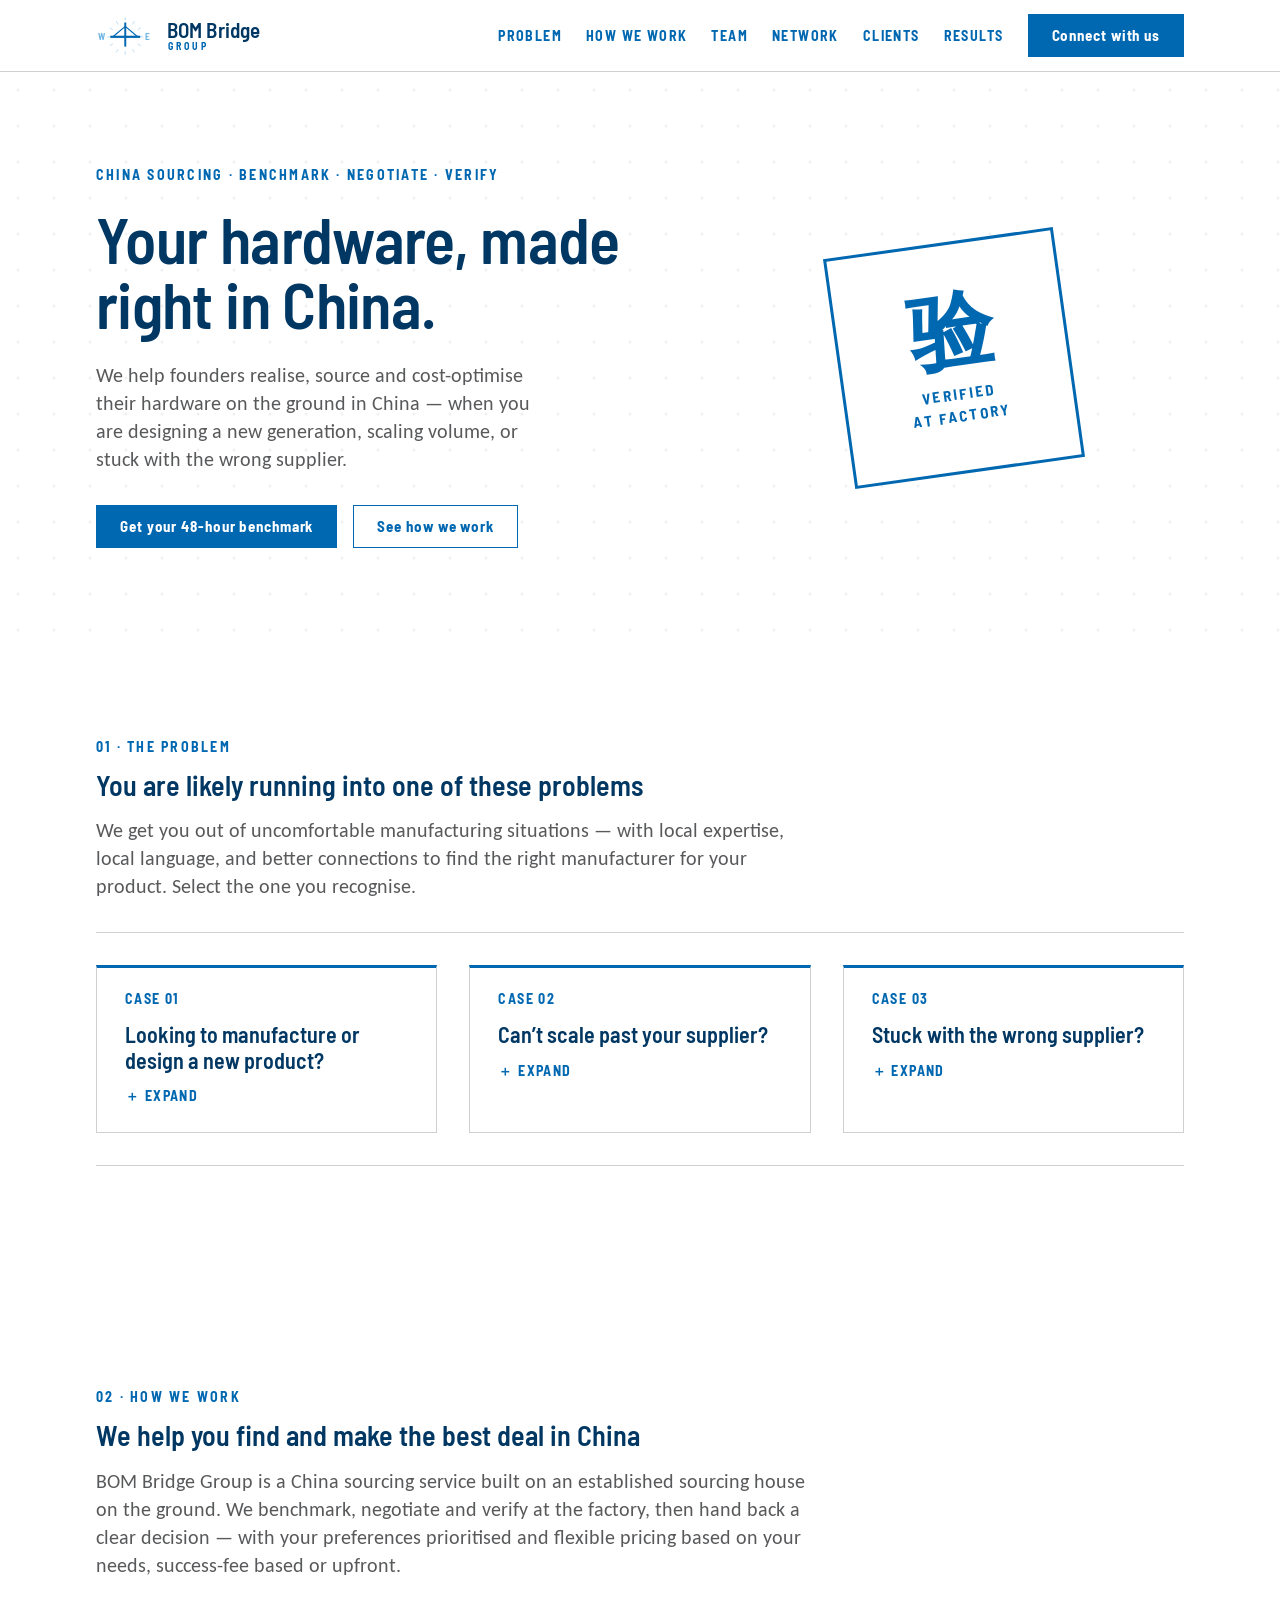
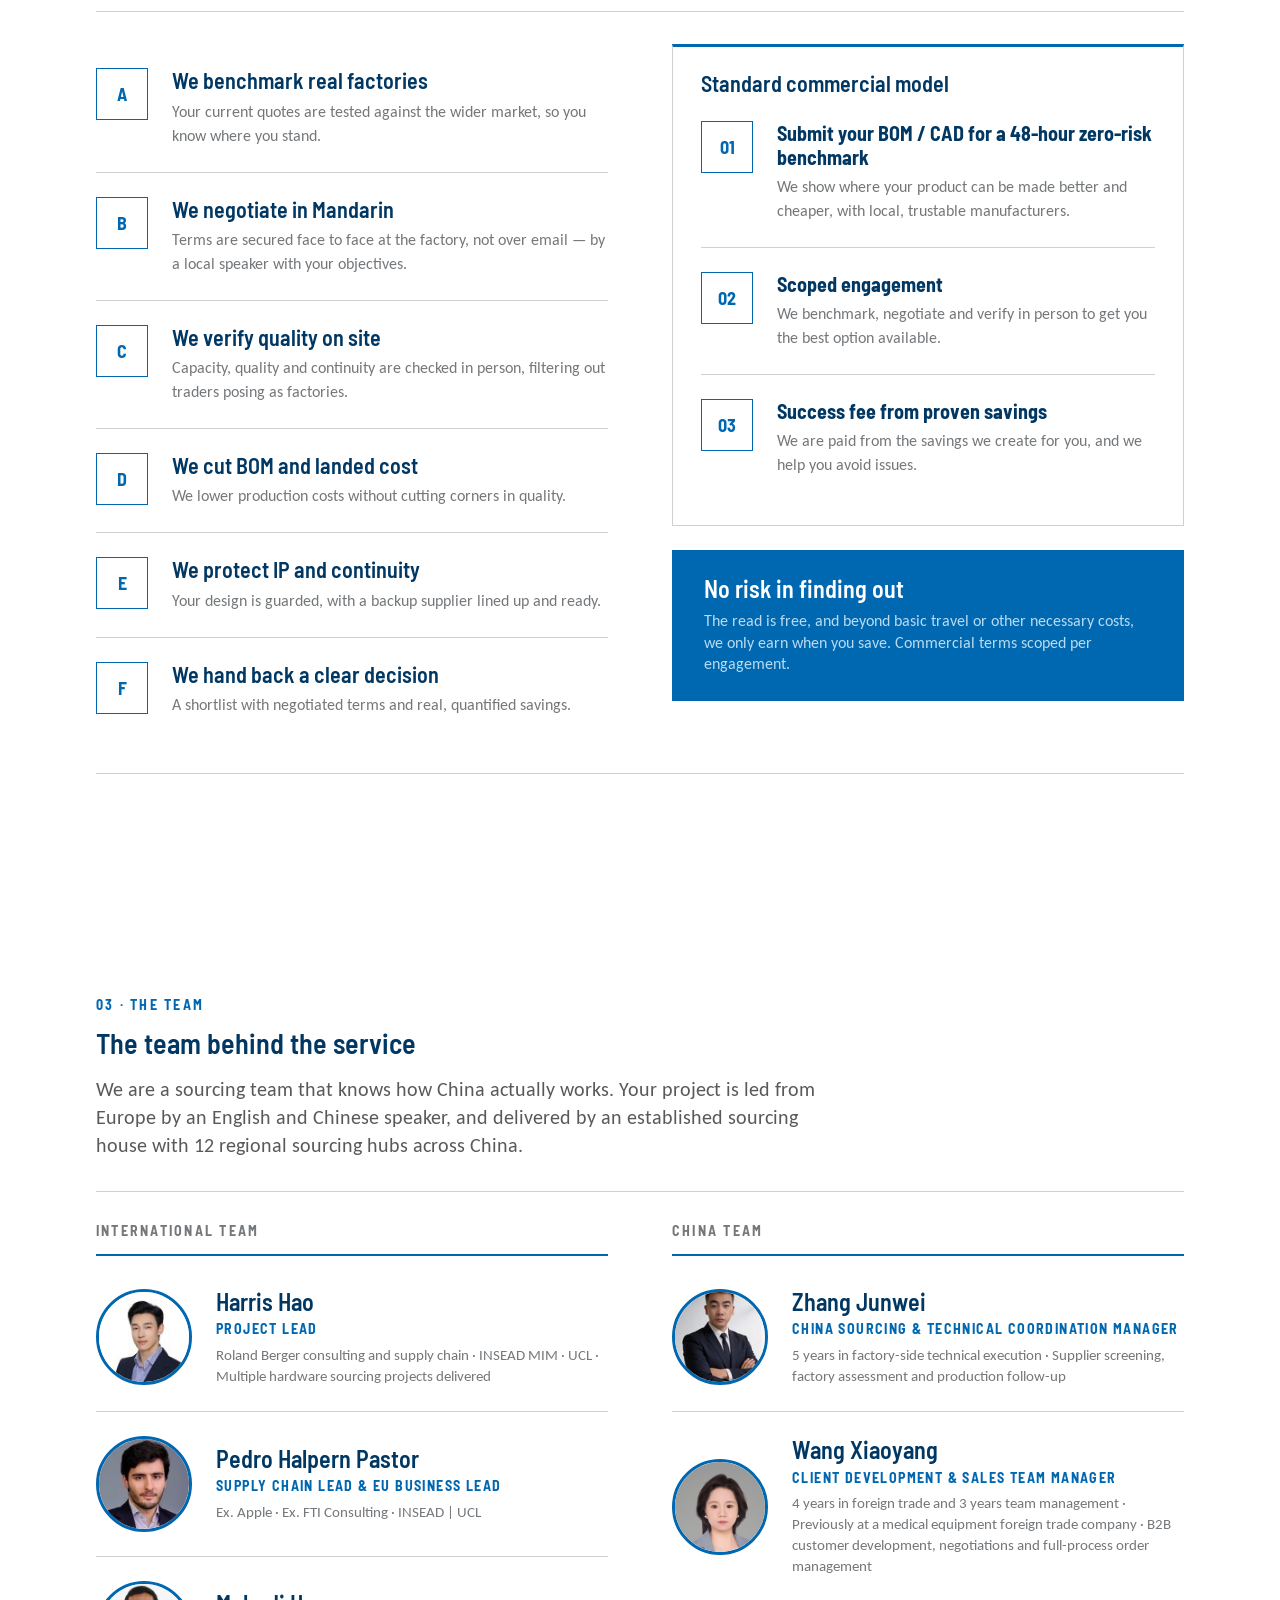
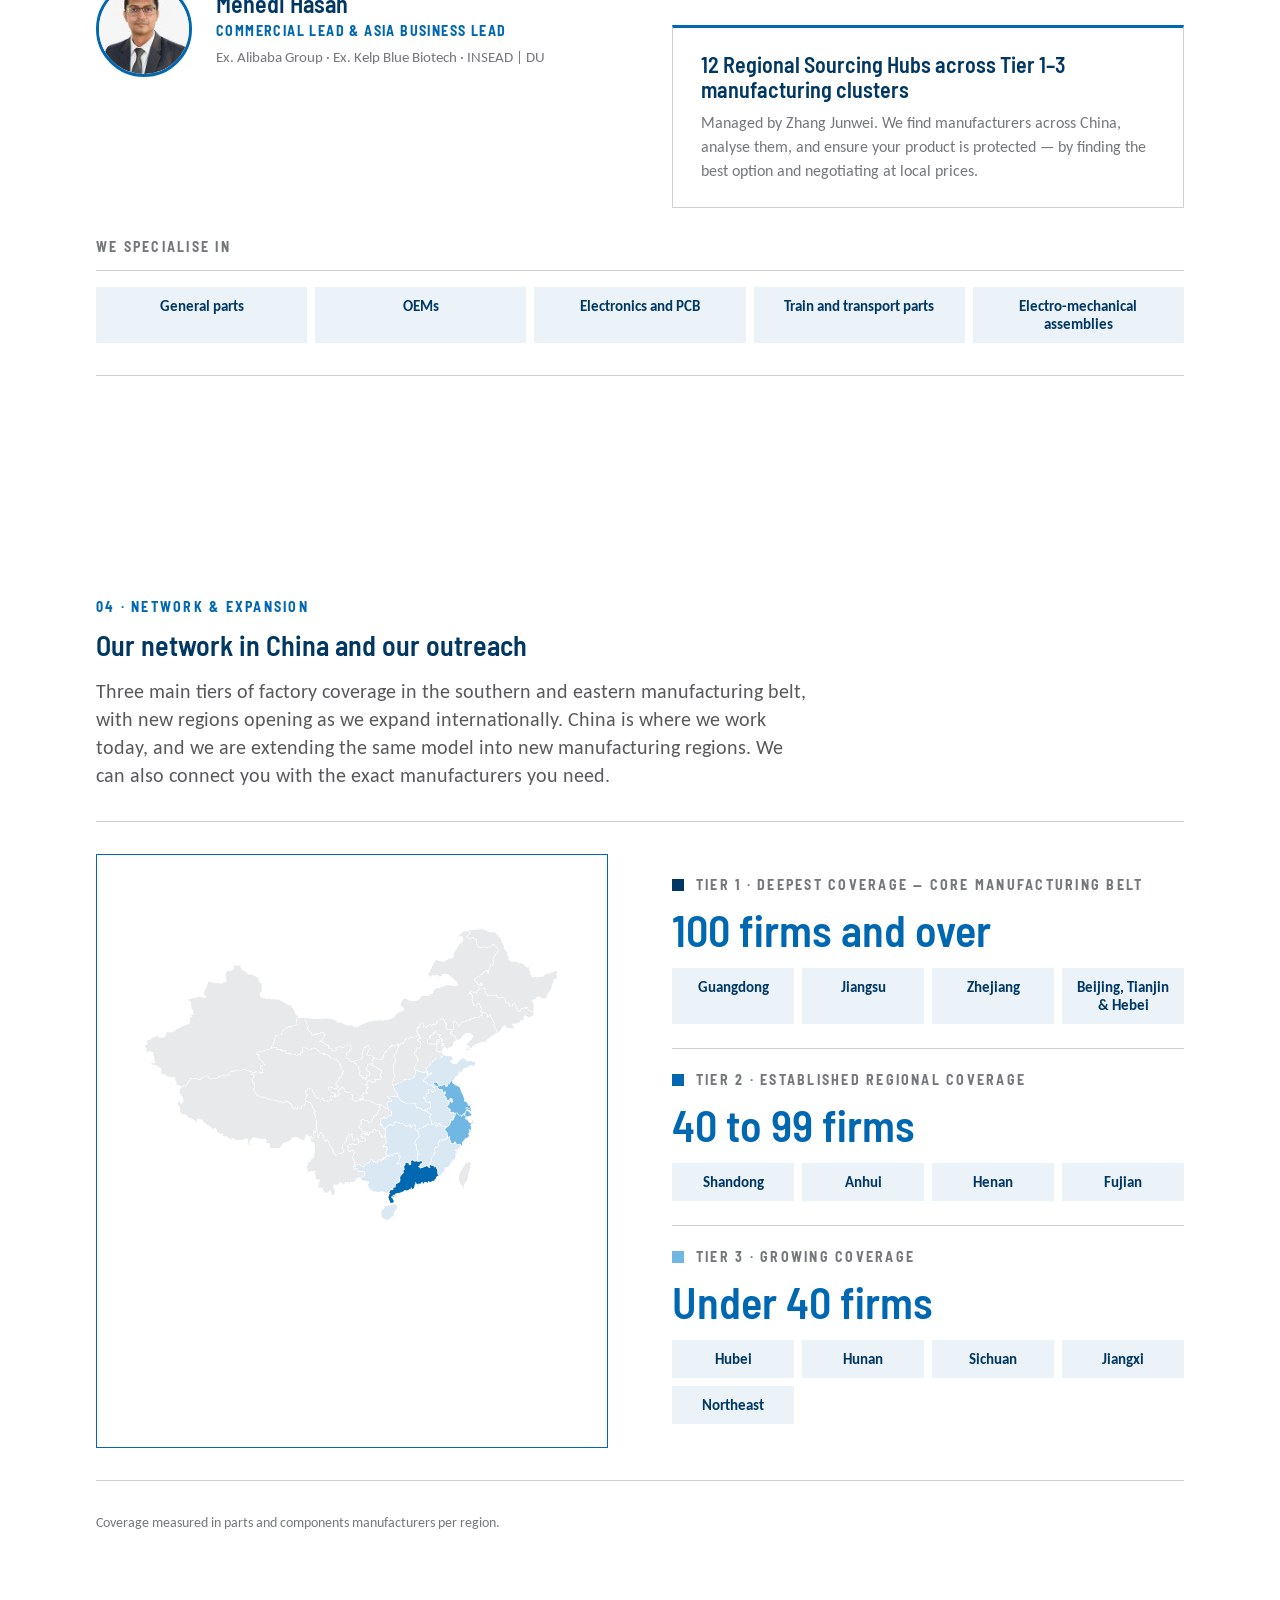
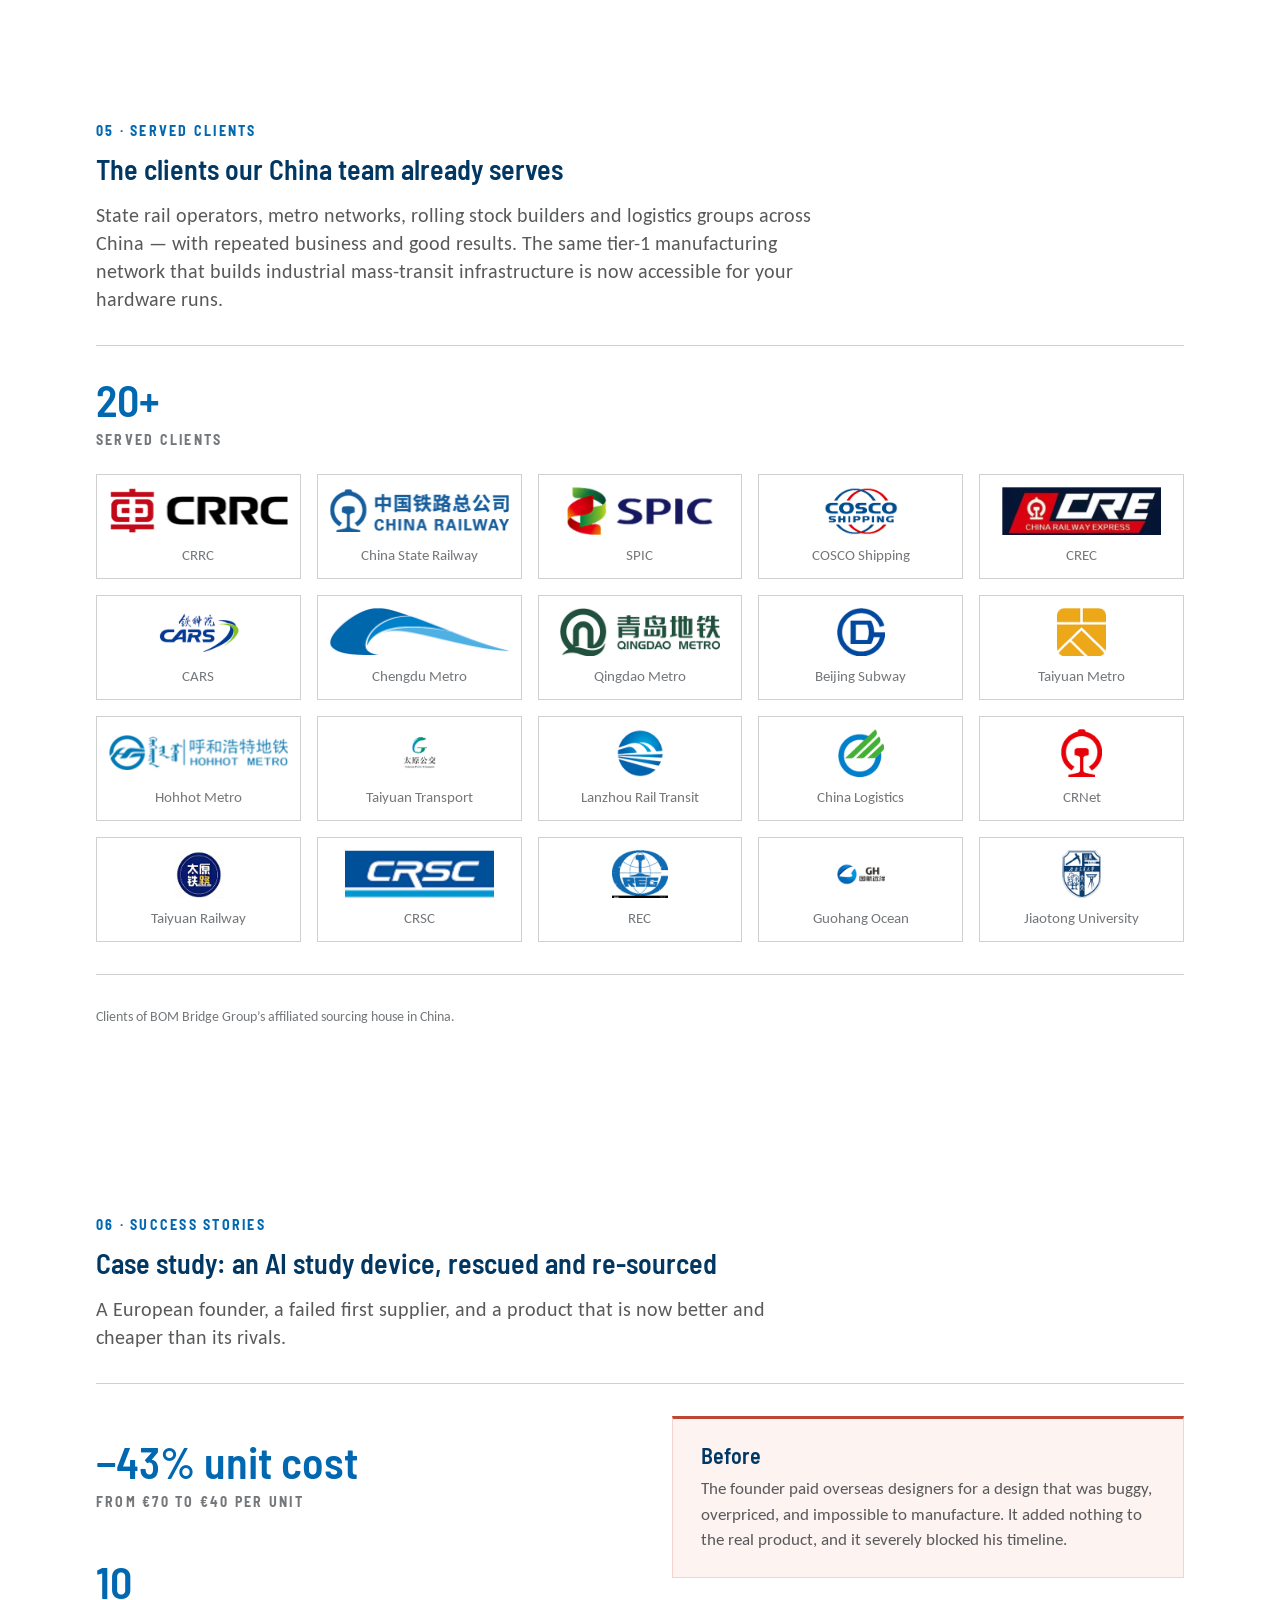
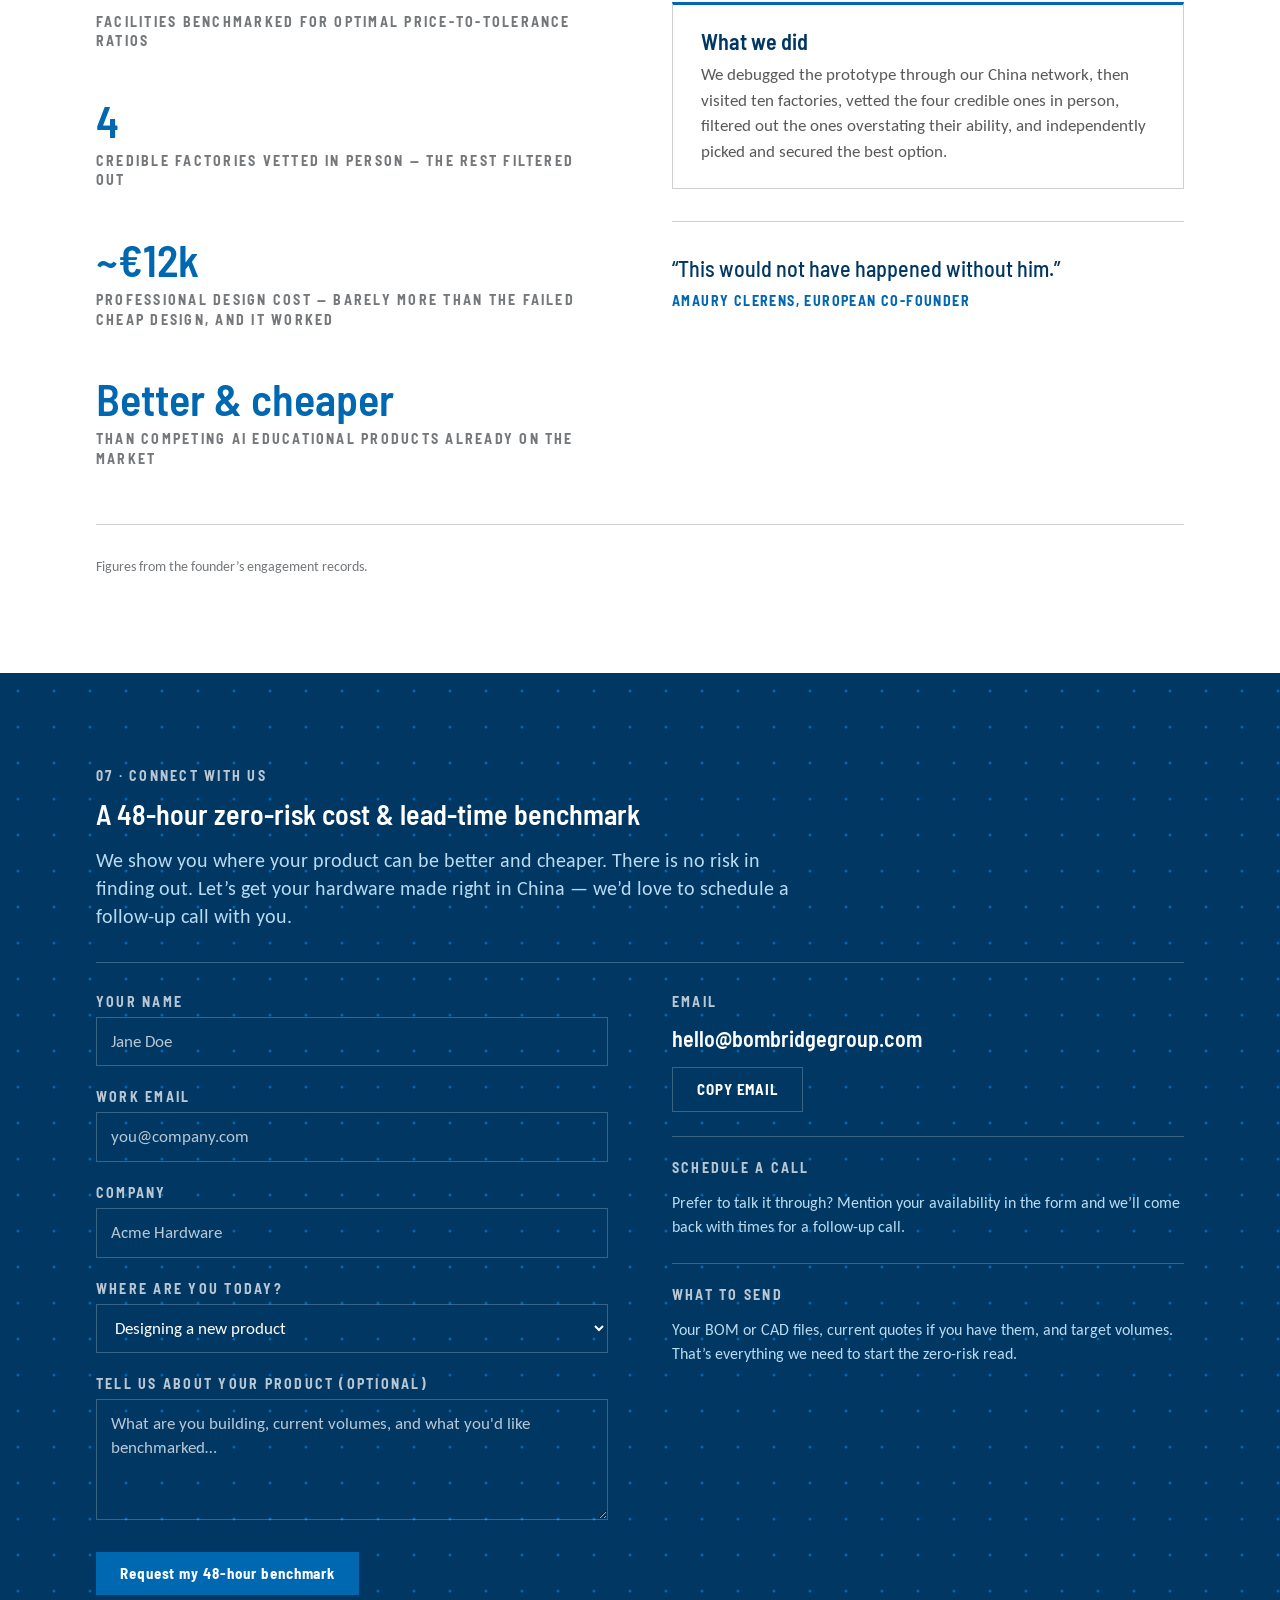
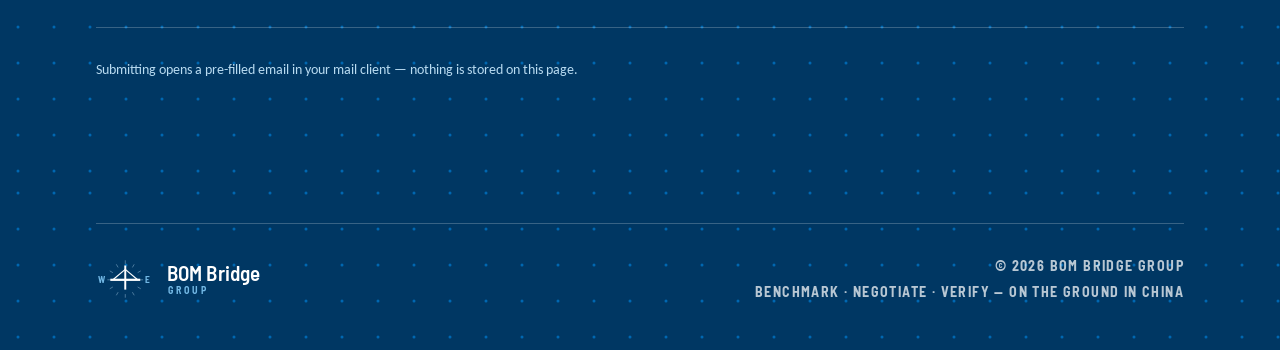
==== index.html @ f6529a52 "Add Wang Xiaoyang to the China team Co-Authored-By: Claude Fable 5 <noreply@anthropic.com>" ====
<!doctype html>
<html lang="en">
<head>
<meta charset="utf-8">
<meta name="viewport" content="width=device-width, initial-scale=1">
<title>BOM Bridge Group — Your hardware, made right in China</title>
<meta name="description" content="BOM Bridge Group helps hardware founders benchmark, negotiate and verify manufacturing in China — a 48-hour zero-risk cost and lead-time benchmark, success-fee pricing, on-the-ground factory verification.">
<meta name="theme-color" content="#003763">
<link rel="canonical" href="https://bombridgegroup.com/">
<link rel="icon" href="assets/logo/favicon.svg" type="image/svg+xml">

<meta property="og:type" content="website">
<meta property="og:site_name" content="BOM Bridge Group">
<meta property="og:title" content="BOM Bridge Group — Your hardware, made right in China">
<meta property="og:description" content="We benchmark real factories, negotiate in Mandarin, and verify quality on site. Submit your BOM for a 48-hour zero-risk benchmark.">
<meta property="og:url" content="https://bombridgegroup.com/">
<meta property="og:image" content="https://bombridgegroup.com/assets/og/og-image.png">
<meta property="og:image:width" content="1200">
<meta property="og:image:height" content="630">
<meta name="twitter:card" content="summary_large_image">

<script type="application/ld+json">
{"@context":"https://schema.org","@type":"Organization","name":"BOM Bridge Group","url":"https://bombridgegroup.com/","description":"China hardware sourcing: benchmark, negotiate and verify at the factory.","email":"hello@bombridgegroup.com","logo":"https://bombridgegroup.com/assets/logo/compass-blue.png","areaServed":"CN","contactPoint":{"@type":"ContactPoint","email":"hello@bombridgegroup.com","contactType":"sales"}}
</script>

<link rel="preconnect" href="https://fonts.googleapis.com">
<link rel="preconnect" href="https://fonts.gstatic.com" crossorigin>
<link href="https://fonts.googleapis.com/css2?family=Barlow+Semi+Condensed:wght@400;500;600;700&family=Carlito:ital,wght@0,400;0,700;1,400&display=swap" rel="stylesheet">
<link rel="stylesheet" href="css/tokens.css">
<link rel="stylesheet" href="css/main.css">
</head>
<body>

<a class="skip" href="#top">Skip to content</a>

<header class="topbar">
  <div class="topbar-inner">
    <a class="brand" href="#top" aria-label="BOM Bridge Group, back to top">
      <svg viewBox="-13 -4 90 61.5" xmlns="http://www.w3.org/2000/svg" role="img" aria-label="BOM Bridge Group compass mark">
        <path d="M54 28 H59.5 M10 28 H4.5 M32 3.5 V-2 M32 50 V55.5" stroke="#B8DBF1" stroke-width="1.4" fill="none"/>
        <path d="M51.05 17 L55.82 14.25 M43 8.95 L45.75 4.18 M21 8.95 L18.25 4.18 M12.95 17 L8.18 14.25 M51.05 39 L55.82 41.75 M43 47.05 L45.75 51.82 M21 47.05 L18.25 51.82 M12.95 39 L8.18 41.75" stroke="#B8DBF1" stroke-width="1.4" fill="none"/>
        <text x="-9.5" y="33" font-family="Bahnschrift,'Barlow Semi Condensed',sans-serif" font-size="14.3" font-weight="700" fill="#71B7E4">W</text>
        <text x="62" y="33" font-family="Bahnschrift,'Barlow Semi Condensed',sans-serif" font-size="14.3" font-weight="700" fill="#71B7E4">E</text>
        <path d="M9 28 H55" stroke="#0067B1" stroke-width="3.4" fill="none"/>
        <path d="M32 6 V43.1" stroke="#0067B1" stroke-width="3"/>
        <path d="M32 12 L13 28" stroke="#0067B1" stroke-width="1.8" fill="none"/>
        <path d="M32 12 L51 28" stroke="#0067B1" stroke-width="1.8" fill="none"/>
      </svg>
      <span class="brand-text">
        <span class="brand-name">BOM Bridge</span>
        <span class="brand-sub">Group</span>
      </span>
    </a>
    <button class="btn btn--secondary nav-toggle" aria-expanded="false" aria-controls="site-nav">Menu</button>
    <nav class="nav" id="site-nav" aria-label="Main">
      <a href="#problem">Problem</a>
      <a href="#how">How we work</a>
      <a href="#team">Team</a>
      <a href="#network">Network</a>
      <a href="#clients">Clients</a>
      <a href="#case">Results</a>
      <a class="btn" href="#connect">Connect with us</a>
    </nav>
  </div>
</header>

<main id="top">

<!-- HERO -->
<section class="hero section--light">
  <div class="wrap">
    <div class="hero-grid">
      <div class="hero-copy">
        <p class="hero-tagline">China sourcing · Benchmark · Negotiate · Verify</p>
        <h1 class="hero-title">Your hardware, made right in China.</h1>
        <p class="lead">We help founders realise, source and cost-optimise their hardware on the ground in China — when you are designing a new generation, scaling volume, or stuck with the wrong supplier.</p>
        <div class="hero-ctas">
          <a class="btn" href="#connect">Get your 48-hour benchmark</a>
          <a class="btn btn--secondary" href="#how">See how we work</a>
        </div>
      </div>
      <div class="hero-visual">
        <div class="stamp" aria-hidden="true">
          <span class="stamp-hanzi">验</span>
          <span class="stamp-caps">Verified<br>at factory</span>
        </div>
      </div>
    </div>
  </div>
</section>

<!-- 01 THE PROBLEM -->
<section id="problem" class="section">
  <div class="wrap">
    <p class="eyebrow">01 · The Problem</p>
    <h2>You are likely running into one of these problems</h2>
    <p class="section-sub">We get you out of uncomfortable manufacturing situations — with local expertise, local language, and better connections to find the right manufacturer for your product. Select the one you recognise.</p>
    <hr class="rule">
    <div class="grid-3">
      <div class="card prob-card">
        <p class="case-label">Case 01</p>
        <h3>Looking to manufacture or design a new product?</h3>
        <button class="prob-toggle" aria-expanded="false" aria-controls="prob-1">＋ EXPAND</button>
        <div class="prob-body" id="prob-1" hidden>
          <ul class="bullets bullets--red">
            <li>The tooling and suppliers you choose at this moment lock in your cost and quality for years.</li>
            <li>Design work bought blind from overseas can come back buggy, over-priced and impossible to mass-produce.</li>
            <li>Founders almost never have China capability of their own, and rarely consider it.</li>
          </ul>
          <hr class="rule">
          <blockquote class="quote">“Initial supplier lock-in cost us 35% in margin over two production cycles.”
            <span class="quote-attr">Hardware founder</span>
          </blockquote>
        </div>
      </div>
      <div class="card prob-card">
        <p class="case-label">Case 02</p>
        <h3>Can’t scale past your supplier?</h3>
        <button class="prob-toggle" aria-expanded="false" aria-controls="prob-2">＋ EXPAND</button>
        <div class="prob-body" id="prob-2" hidden>
          <ul class="bullets bullets--red">
            <li>The factory you are currently using often cannot carry you to real volume.</li>
            <li>Suppliers overstate capacity and quality — some are traders posing as factories.</li>
            <li>Switching at volume without a vetted backup puts your continuity at risk, and your IP, designs and tooling sit in your supplier’s hands.</li>
          </ul>
          <hr class="rule">
          <blockquote class="quote">“We chose the wrong supplier at the start, and now we cannot expand properly.”
            <span class="quote-attr">Hardware founder</span>
          </blockquote>
        </div>
      </div>
      <div class="card prob-card">
        <p class="case-label">Case 03</p>
        <h3>Stuck with the wrong supplier?</h3>
        <button class="prob-toggle" aria-expanded="false" aria-controls="prob-3">＋ EXPAND</button>
        <div class="prob-body" id="prob-3" hidden>
          <ul class="bullets bullets--red">
            <li>Are you overpaying, chasing quality, or stuck with an inadequate contract — or a trader posing as a factory?</li>
            <li>You suspect you are being scammed, but cannot prove it from Europe.</li>
            <li>Chasing quality from a distance is unreliable, takes weeks, requires flights and local connections.</li>
          </ul>
          <hr class="rule">
          <blockquote class="quote">“We got scammed when we were looking for Chinese manufacturers and ended up in the wrong contract.”
            <span class="quote-attr">Hardware founder</span>
          </blockquote>
        </div>
      </div>
    </div>
    <hr class="rule">
  </div>
</section>

<!-- 02 HOW WE WORK -->
<section id="how" class="section">
  <div class="wrap">
    <p class="eyebrow">02 · How We Work</p>
    <h2>We help you find and make the best deal in China</h2>
    <p class="section-sub">BOM Bridge Group is a China sourcing service built on an established sourcing house on the ground. We benchmark, negotiate and verify at the factory, then hand back a clear decision — with your preferences prioritised and flexible pricing based on your needs, success-fee based or upfront.</p>
    <hr class="rule">
    <div class="grid-2">
      <div class="steps" aria-label="Our six-step method">
        <div class="step"><div class="step-key">A</div><div><h3>We benchmark real factories</h3><p>Your current quotes are tested against the wider market, so you know where you stand.</p></div></div>
        <div class="step"><div class="step-key">B</div><div><h3>We negotiate in Mandarin</h3><p>Terms are secured face to face at the factory, not over email — by a local speaker with your objectives.</p></div></div>
        <div class="step"><div class="step-key">C</div><div><h3>We verify quality on site</h3><p>Capacity, quality and continuity are checked in person, filtering out traders posing as factories.</p></div></div>
        <div class="step"><div class="step-key">D</div><div><h3>We cut BOM and landed cost</h3><p>We lower production costs without cutting corners in quality.</p></div></div>
        <div class="step"><div class="step-key">E</div><div><h3>We protect IP and continuity</h3><p>Your design is guarded, with a backup supplier lined up and ready.</p></div></div>
        <div class="step"><div class="step-key">F</div><div><h3>We hand back a clear decision</h3><p>A shortlist with negotiated terms and real, quantified savings.</p></div></div>
      </div>
      <div>
        <div class="card">
          <h3>Standard commercial model</h3>
          <div class="model-steps">
            <div class="model-step"><div class="step-key">01</div><div><h4>Submit your BOM / CAD for a 48-hour zero-risk benchmark</h4><p>We show where your product can be made better and cheaper, with local, trustable manufacturers.</p></div></div>
            <div class="model-step"><div class="step-key">02</div><div><h4>Scoped engagement</h4><p>We benchmark, negotiate and verify in person to get you the best option available.</p></div></div>
            <div class="model-step"><div class="step-key">03</div><div><h4>Success fee from proven savings</h4><p>We are paid from the savings we create for you, and we help you avoid issues.</p></div></div>
          </div>
        </div>
        <div class="callout" style="margin-top:24px">
          <h3>No risk in finding out</h3>
          <p>The read is free, and beyond basic travel or other necessary costs, we only earn when you save. Commercial terms scoped per engagement.</p>
        </div>
      </div>
    </div>
    <hr class="rule">
  </div>
</section>

<!-- 03 THE TEAM -->
<section id="team" class="section">
  <div class="wrap">
    <p class="eyebrow">03 · The Team</p>
    <h2>The team behind the service</h2>
    <p class="section-sub">We are a sourcing team that knows how China actually works. Your project is led from Europe by an English and Chinese speaker, and delivered by an established sourcing house with 12 regional sourcing hubs across China.</p>
    <hr class="rule">
    <div class="grid-2">
      <div>
        <p class="colhead">International team</p>
        <div class="person">
          <div class="portrait"><img src="assets/people/harris-hao.jpg" alt="Portrait of Harris Hao" width="100" height="100" loading="lazy"></div>
          <div>
            <h3>Harris Hao</h3>
            <p class="role">Project Lead</p>
            <p class="cv">Roland Berger consulting and supply chain · INSEAD MIM · UCL · Multiple hardware sourcing projects delivered</p>
          </div>
        </div>
        <div class="person">
          <div class="portrait"><img src="assets/people/pedro-halpern-pastor.jpg" alt="Portrait of Pedro Halpern Pastor" width="100" height="100" loading="lazy"></div>
          <div>
            <h3>Pedro Halpern Pastor</h3>
            <p class="role">Supply Chain Lead &amp; EU Business Lead</p>
            <p class="cv">Ex. Apple · Ex. FTI Consulting · INSEAD | UCL</p>
          </div>
        </div>
        <div class="person">
          <div class="portrait"><img src="assets/people/mehedi-hasan.jpg" alt="Portrait of Mehedi Hasan" width="100" height="100" loading="lazy"></div>
          <div>
            <h3>Mehedi Hasan</h3>
            <p class="role">Commercial Lead &amp; Asia Business Lead</p>
            <p class="cv">Ex. Alibaba Group · Ex. Kelp Blue Biotech · INSEAD | DU</p>
          </div>
        </div>
      </div>
      <div>
        <p class="colhead">China team</p>
        <div class="person">
          <div class="portrait"><img src="assets/people/zhang-junwei.jpg" alt="Portrait of Zhang Junwei" width="112" height="112" loading="lazy"></div>
          <div>
            <h3>Zhang Junwei</h3>
            <p class="role">China Sourcing &amp; Technical Coordination Manager</p>
            <p class="cv">5 years in factory-side technical execution · Supplier screening, factory assessment and production follow-up</p>
          </div>
        </div>
        <div class="person">
          <div class="portrait"><img src="assets/people/wang-xiaoyang.jpg" alt="Portrait of Wang Xiaoyang" width="400" height="400" loading="lazy"></div>
          <div>
            <h3>Wang Xiaoyang</h3>
            <p class="role">Client Development &amp; Sales Team Manager</p>
            <p class="cv">4 years in foreign trade and 3 years team management · Previously at a medical equipment foreign trade company · B2B customer development, negotiations and full-process order management</p>
          </div>
        </div>
        <div class="card" style="margin-top:24px">
          <h3>12 Regional Sourcing Hubs across Tier 1–3 manufacturing clusters</h3>
          <p style="margin-top:8px;color:var(--ink-soft);font-size:16px">Managed by Zhang Junwei. We find manufacturers across China, analyse them, and ensure your product is protected — by finding the best option and negotiating at local prices.</p>
        </div>
      </div>
    </div>
    <p class="speclabel">We specialise in</p>
    <div class="chip-row chip-row--5">
      <span class="chip">General parts</span>
      <span class="chip">OEMs</span>
      <span class="chip">Electronics and PCB</span>
      <span class="chip">Train and transport parts</span>
      <span class="chip">Electro-mechanical assemblies</span>
    </div>
    <hr class="rule">
  </div>
</section>

<!-- 04 NETWORK REGIONS -->
<section id="network" class="section">
  <div class="wrap">
    <p class="eyebrow">04 · Network &amp; Expansion</p>
    <h2>Our network in China and our outreach</h2>
    <p class="section-sub">Three main tiers of factory coverage in the southern and eastern manufacturing belt, with new regions opening as we expand internationally. China is where we work today, and we are extending the same model into new manufacturing regions. We can also connect you with the exact manufacturers you need.</p>
    <hr class="rule">
    <div class="grid-2">
      <figure class="map-frame">
        <img src="assets/imagery/map-china-tiers.png" alt="Map of China with network coverage provinces shaded in blue, deepest in Guangdong and the Yangtze delta" width="1600" height="1355" loading="lazy">
      </figure>
      <div>
        <div class="tier">
          <div class="tier-head"><span class="tier-swatch" style="background:#003763"></span><span class="tier-label">Tier 1 · Deepest coverage — core manufacturing belt</span></div>
          <p class="figure">100 firms and over</p>
          <div class="chip-row">
            <span class="chip">Guangdong</span><span class="chip">Jiangsu</span><span class="chip">Zhejiang</span><span class="chip">Beijing, Tianjin &amp; Hebei</span>
          </div>
        </div>
        <div class="tier">
          <div class="tier-head"><span class="tier-swatch" style="background:#0067B1"></span><span class="tier-label">Tier 2 · Established regional coverage</span></div>
          <p class="figure">40 to 99 firms</p>
          <div class="chip-row">
            <span class="chip">Shandong</span><span class="chip">Anhui</span><span class="chip">Henan</span><span class="chip">Fujian</span>
          </div>
        </div>
        <div class="tier">
          <div class="tier-head"><span class="tier-swatch" style="background:#71B7E4"></span><span class="tier-label">Tier 3 · Growing coverage</span></div>
          <p class="figure">Under 40 firms</p>
          <div class="chip-row">
            <span class="chip">Hubei</span><span class="chip">Hunan</span><span class="chip">Sichuan</span><span class="chip">Jiangxi</span><span class="chip">Northeast</span>
          </div>
        </div>
      </div>
    </div>
    <hr class="rule">
    <p class="footnote">Coverage measured in parts and components manufacturers per region.</p>
  </div>
</section>

<!-- 05 SERVED CLIENTS -->
<section id="clients" class="section">
  <div class="wrap">
    <p class="eyebrow">05 · Served Clients</p>
    <h2>The clients our China team already serves</h2>
    <p class="section-sub">State rail operators, metro networks, rolling stock builders and logistics groups across China — with repeated business and good results. The same tier-1 manufacturing network that builds industrial mass-transit infrastructure is now accessible for your hardware runs.</p>
    <hr class="rule">
    <div class="stat" style="padding-top:0">
      <p class="figure">20+<span class="figure-label" style="display:block">Served clients</span></p>
    </div>
    <div class="clients-grid">
      <figure class="logo-tile"><img src="assets/clients/crrc.png" alt="CRRC logo" loading="lazy"><figcaption>CRRC</figcaption></figure>
      <figure class="logo-tile"><img src="assets/clients/china-state-railway.png" alt="China State Railway logo" loading="lazy"><figcaption>China State Railway</figcaption></figure>
      <figure class="logo-tile"><img src="assets/clients/spic.png" alt="SPIC logo" loading="lazy"><figcaption>SPIC</figcaption></figure>
      <figure class="logo-tile"><img src="assets/clients/cosco-shipping.png" alt="COSCO Shipping logo" loading="lazy"><figcaption>COSCO Shipping</figcaption></figure>
      <figure class="logo-tile"><img src="assets/clients/crec.png" alt="CREC logo" loading="lazy"><figcaption>CREC</figcaption></figure>
      <figure class="logo-tile"><img src="assets/clients/cars.png" alt="CARS logo" loading="lazy"><figcaption>CARS</figcaption></figure>
      <figure class="logo-tile"><img src="assets/clients/chengdu-metro.png" alt="Chengdu Metro logo" loading="lazy"><figcaption>Chengdu Metro</figcaption></figure>
      <figure class="logo-tile"><img src="assets/clients/qingdao-metro.png" alt="Qingdao Metro logo" loading="lazy"><figcaption>Qingdao Metro</figcaption></figure>
      <figure class="logo-tile"><img src="assets/clients/beijing-subway.png" alt="Beijing Subway logo" loading="lazy"><figcaption>Beijing Subway</figcaption></figure>
      <figure class="logo-tile"><img src="assets/clients/taiyuan-metro.png" alt="Taiyuan Metro logo" loading="lazy"><figcaption>Taiyuan Metro</figcaption></figure>
      <figure class="logo-tile"><img src="assets/clients/hohhot-metro.png" alt="Hohhot Metro logo" loading="lazy"><figcaption>Hohhot Metro</figcaption></figure>
      <figure class="logo-tile"><img src="assets/clients/taiyuan-transport.png" alt="Taiyuan Transport logo" loading="lazy"><figcaption>Taiyuan Transport</figcaption></figure>
      <figure class="logo-tile"><img src="assets/clients/lanzhou-rail-transit.png" alt="Lanzhou Rail Transit logo" loading="lazy"><figcaption>Lanzhou Rail Transit</figcaption></figure>
      <figure class="logo-tile"><img src="assets/clients/china-logistics.png" alt="China Logistics logo" loading="lazy"><figcaption>China Logistics</figcaption></figure>
      <figure class="logo-tile"><img src="assets/clients/crnet.png" alt="CRNet logo" loading="lazy"><figcaption>CRNet</figcaption></figure>
      <figure class="logo-tile"><img src="assets/clients/taiyuan-railway.png" alt="Taiyuan Railway logo" loading="lazy"><figcaption>Taiyuan Railway</figcaption></figure>
      <figure class="logo-tile"><img src="assets/clients/crsc.png" alt="CRSC logo" loading="lazy"><figcaption>CRSC</figcaption></figure>
      <figure class="logo-tile"><img src="assets/clients/rec.png" alt="REC logo" loading="lazy"><figcaption>REC</figcaption></figure>
      <figure class="logo-tile"><img src="assets/clients/guohang-ocean.png" alt="Guohang Ocean logo" loading="lazy"><figcaption>Guohang Ocean</figcaption></figure>
      <figure class="logo-tile"><img src="assets/clients/jiaotong-university.png" alt="Jiaotong University logo" loading="lazy"><figcaption>Jiaotong University</figcaption></figure>
    </div>
    <hr class="rule">
    <p class="footnote">Clients of BOM Bridge Group’s affiliated sourcing house in China.</p>
  </div>
</section>

<!-- 06 SUCCESS STORIES -->
<section id="case" class="section">
  <div class="wrap">
    <p class="eyebrow">06 · Success Stories</p>
    <h2>Case study: an AI study device, rescued and re-sourced</h2>
    <p class="section-sub">A European founder, a failed first supplier, and a product that is now better and cheaper than its rivals.</p>
    <hr class="rule">
    <div class="grid-2">
      <div>
        <div class="stat">
          <p class="figure">−43% unit cost<span class="figure-label" style="display:block">From €70 to €40 per unit</span></p>
        </div>
        <div class="stat">
          <p class="figure">10<span class="figure-label" style="display:block">Facilities benchmarked for optimal price-to-tolerance ratios</span></p>
        </div>
        <div class="stat">
          <p class="figure">4<span class="figure-label" style="display:block">Credible factories vetted in person — the rest filtered out</span></p>
        </div>
        <div class="stat">
          <p class="figure">~€12k<span class="figure-label" style="display:block">Professional design cost — barely more than the failed cheap design, and it worked</span></p>
        </div>
        <div class="stat">
          <p class="figure">Better &amp; cheaper<span class="figure-label" style="display:block">Than competing AI educational products already on the market</span></p>
        </div>
      </div>
      <div>
        <div class="card card--red">
          <h3>Before</h3>
          <p style="margin-top:8px">The founder paid overseas designers for a design that was buggy, overpriced, and impossible to manufacture. It added nothing to the real product, and it severely blocked his timeline.</p>
        </div>
        <div class="card" style="margin-top:24px">
          <h3>What we did</h3>
          <p style="margin-top:8px">We debugged the prototype through our China network, then visited ten factories, vetted the four credible ones in person, filtered out the ones overstating their ability, and independently picked and secured the best option.</p>
        </div>
        <hr class="rule" style="margin:32px 0">
        <blockquote class="quote quote--closer" style="margin:0">“This would not have happened without him.”
          <span class="quote-attr">Amaury Clerens, European co-founder</span>
        </blockquote>
      </div>
    </div>
    <hr class="rule">
    <p class="footnote">Figures from the founder’s engagement records.</p>
  </div>
</section>

<!-- 07 CONNECT -->
<section id="connect" class="section section--dark">
  <div class="wrap">
    <p class="eyebrow">07 · Connect With Us</p>
    <h2>A 48-hour zero-risk cost &amp; lead-time benchmark</h2>
    <p class="section-sub">We show you where your product can be better and cheaper. There is no risk in finding out. Let’s get your hardware made right in China — we’d love to schedule a follow-up call with you.</p>
    <hr class="rule">
    <div class="grid-2">
      <form class="form-grid" id="connectForm" novalidate>
        <div class="field"><label for="f-name">Your name</label><input id="f-name" name="name" type="text" placeholder="Jane Doe" autocomplete="name" required></div>
        <div class="field"><label for="f-email">Work email</label><input id="f-email" name="email" type="email" placeholder="you@company.com" autocomplete="email" required></div>
        <div class="field"><label for="f-company">Company</label><input id="f-company" name="company" type="text" placeholder="Acme Hardware" autocomplete="organization"></div>
        <div class="field"><label for="f-stage">Where are you today?</label>
          <select id="f-stage" name="stage">
            <option>Designing a new product</option>
            <option>Can’t scale past my supplier</option>
            <option>Stuck with the wrong supplier</option>
            <option>Just exploring</option>
          </select>
        </div>
        <div class="field"><label for="f-msg">Tell us about your product (optional)</label><textarea id="f-msg" name="message" rows="4" placeholder="What are you building, current volumes, and what you'd like benchmarked…"></textarea></div>
        <div>
          <button class="btn" type="submit">Request my 48-hour benchmark</button>
          <p class="small" id="formStatus" hidden style="color:var(--blue-pale);margin-top:16px">Opening your email client with a pre-filled message…</p>
        </div>
      </form>
      <div>
        <div class="contact-block" style="padding-top:0">
          <h3>Email</h3>
          <p class="email" id="emailVal">hello@bombridgegroup.com</p>
          <button type="button" class="btn btn--on-dark" id="copyEmail" style="margin-top:16px">COPY EMAIL</button>
        </div>
        <div class="contact-block">
          <h3>Schedule a call</h3>
          <p>Prefer to talk it through? Mention your availability in the form and we’ll come back with times for a follow-up call.</p>
        </div>
        <div class="contact-block">
          <h3>What to send</h3>
          <p>Your BOM or CAD files, current quotes if you have them, and target volumes. That’s everything we need to start the zero-risk read.</p>
        </div>
      </div>
    </div>
    <hr class="rule">
    <p class="footnote">Submitting opens a pre-filled email in your mail client — nothing is stored on this page.</p>
  </div>
</section>

</main>

<footer class="footer">
  <div class="wrap">
    <div class="footer-inner">
      <div class="brand" aria-label="BOM Bridge Group">
        <svg viewBox="-13 -4 90 61.5" xmlns="http://www.w3.org/2000/svg" role="img" aria-label="BOM Bridge Group compass mark" style="height:40px;width:auto">
          <path d="M54 28 H59.5 M10 28 H4.5 M32 3.5 V-2 M32 50 V55.5" stroke="rgba(184,219,241,0.45)" stroke-width="1.4" fill="none"/>
          <path d="M51.05 17 L55.82 14.25 M43 8.95 L45.75 4.18 M21 8.95 L18.25 4.18 M12.95 17 L8.18 14.25 M51.05 39 L55.82 41.75 M43 47.05 L45.75 51.82 M21 47.05 L18.25 51.82 M12.95 39 L8.18 41.75" stroke="rgba(184,219,241,0.45)" stroke-width="1.4" fill="none"/>
          <text x="-9.5" y="33" font-family="Bahnschrift,'Barlow Semi Condensed',sans-serif" font-size="14.3" font-weight="700" fill="#71B7E4">W</text>
          <text x="62" y="33" font-family="Bahnschrift,'Barlow Semi Condensed',sans-serif" font-size="14.3" font-weight="700" fill="#71B7E4">E</text>
          <path d="M9 28 H55" stroke="#FFFFFF" stroke-width="3.4" fill="none"/>
          <path d="M32 6 V43.1" stroke="#FFFFFF" stroke-width="3"/>
          <path d="M32 12 L13 28" stroke="#FFFFFF" stroke-width="1.8" fill="none"/>
          <path d="M32 12 L51 28" stroke="#FFFFFF" stroke-width="1.8" fill="none"/>
        </svg>
        <span class="brand-text">
          <span class="brand-name">BOM Bridge</span>
          <span class="brand-sub">Group</span>
        </span>
      </div>
      <div class="footer-labels">
        <span>© 2026 BOM Bridge Group</span>
        <span>Benchmark · Negotiate · Verify — On the ground in China</span>
      </div>
    </div>
  </div>
</footer>

<script src="js/site.js"></script>
</body>
</html>
---- css/tokens.css ----
/* BOM Bridge Group design tokens — values are verbatim from
   "BOM Bridge Group - Design System.md" §2 (colour) and §3 (type). */
:root {
  --navy:#003763; --blue:#0067B1; --blue-mid:#1976B9; --blue-light:#71B7E4;
  --blue-pale:#B8DBF1; --blue-tint:#EBF3F9;
  --ink:#58595B; --ink-soft:#75787B; --grey:#AFB2B3; --line:#CFD1D1; --paper:#FFFFFF;
  --red:#BF4634; --red-line:#F7D2CD; --red-tint:#FDF3F1;
  --line-on-dark:rgba(255,255,255,0.22);
  --label-on-dark:rgba(255,255,255,0.72);

  --font-display:Bahnschrift,"Barlow Semi Condensed","DIN Alternate",sans-serif;
  --font-body:Calibri,Carlito,"Segoe UI",sans-serif;
  --font-cjk:"Microsoft YaHei","PingFang SC","Noto Sans SC",sans-serif;

  --s1:8px; --s2:16px; --s3:24px; --s4:32px; --s5:48px; --s6:64px; --s7:96px;
  --wrap:1280px; --gutter:96px;
}
---- css/main.css ----
/* BOM Bridge Group — layout and components per design system §3–§5.
   Square corners everywhere except .portrait; no shadows, gradients or blur. */

*, *::before, *::after { box-sizing:border-box; }

html { scroll-behavior:smooth; }
@media (prefers-reduced-motion: reduce) { html { scroll-behavior:auto; } }

body {
  margin:0;
  background:var(--paper);
  color:var(--ink);
  font:400 17px/1.5 var(--font-body);
}

/* ---------- Type ---------- */

h1, h2, h3, h4 { color:var(--navy); font-family:var(--font-display); margin:0; }
h1 { font-size:40px; font-weight:600; line-height:1.05; letter-spacing:-0.005em; }
h2 { font-size:28px; font-weight:600; line-height:1.1; }
h3 { font-size:22px; font-weight:600; line-height:1.15; }

.hero-title { font-size:64px; font-weight:600; line-height:1.02; letter-spacing:-0.01em; }

.eyebrow {
  font:700 14px/1 var(--font-display);
  letter-spacing:0.16em; text-transform:uppercase;
  color:var(--blue); margin:0 0 var(--s2);
}
.lead { font-size:20px; line-height:1.4; margin:0; }
.small { font-size:15px; line-height:1.4; }
p { margin:0; }
p + p { margin-top:var(--s2); }

a { color:var(--blue); text-decoration:none; }
a:hover { color:var(--navy); text-decoration:underline; }
:focus-visible { outline:2px solid var(--blue); outline-offset:2px; }

/* ---------- Page scaffolding ---------- */

.skip {
  position:absolute; left:-9999px; top:0;
  background:var(--blue); color:#FFFFFF; padding:10px 16px;
  font:700 15px var(--font-display);
}
.skip:focus { left:0; z-index:100; color:#FFFFFF; }

.wrap { max-width:var(--wrap); margin:0 auto; padding:0 var(--gutter); }

.section { padding:var(--s7) 0; }
.section--light { background:var(--paper) url('../assets/backgrounds/dots-light.svg'); }
.section--dark {
  background:var(--navy) url('../assets/backgrounds/dots-navy.svg');
  color:#FFFFFF;
}
.section--dark h2, .section--dark h3 { color:#FFFFFF; }
.section--dark .section-sub { color:var(--blue-pale); }
.section--dark .eyebrow { color:var(--label-on-dark); }
.section--dark .rule { border-color:var(--line-on-dark); }
.section--dark .footnote { color:var(--blue-pale); }

.section-sub { font-size:20px; line-height:1.4; color:var(--ink); margin:var(--s2) 0 0; max-width:72ch; }

.rule { border:0; border-top:1px solid var(--line); margin:var(--s4) 0; flex:none; }

.footnote { font-size:14px; line-height:1.4; color:var(--ink-soft); margin:0; }

/* ---------- Header ---------- */

.topbar {
  position:sticky; top:0; z-index:50;
  background:var(--paper);
  border-bottom:1px solid var(--line);
}
.topbar-inner {
  display:flex; align-items:center; justify-content:space-between;
  gap:var(--s3); padding:14px var(--gutter);
  max-width:var(--wrap); margin:0 auto;
}
.brand { display:flex; align-items:center; gap:12px; text-decoration:none; }
.brand:hover { text-decoration:none; }
.brand svg { height:40px; width:auto; display:block; }
.brand-text { display:flex; flex-direction:column; }
.brand-name {
  font:600 21px/1.02 var(--font-display);
  letter-spacing:0.01em; color:var(--navy);
}
.brand-sub {
  font:700 10px/1.2 var(--font-display);
  letter-spacing:0.30em; text-transform:uppercase;
  color:var(--blue); margin-left:1px;
}
.nav { display:flex; align-items:center; gap:var(--s3); }
.nav a:not(.btn) {
  font:700 14px/1 var(--font-display);
  letter-spacing:0.10em; text-transform:uppercase;
  color:var(--blue);
}
.nav a:not(.btn):hover { color:var(--navy); text-decoration:underline; }
.btn.nav-toggle { display:none; }

/* ---------- Buttons ---------- */

.btn {
  display:inline-block;
  background:var(--blue); color:#FFFFFF;
  font:700 15px/1 var(--font-display); letter-spacing:0.06em;
  padding:14px 24px; border:0; cursor:pointer;
  text-decoration:none;
}
.btn:hover { background:var(--blue-mid); color:#FFFFFF; text-decoration:none; }
.btn--secondary {
  background:transparent; color:var(--blue);
  border:1px solid var(--blue);
  padding:13px 23px;
}
.btn--secondary:hover { background:var(--blue-tint); color:var(--blue); }

/* ---------- Components (§5) ---------- */

.card {
  background:#FFFFFF; border:1px solid var(--line); border-top:3px solid var(--blue);
  padding:24px 28px;
}
.card--red {
  border:1px solid var(--red-line); border-top:3px solid var(--red);
  background:var(--red-tint);
}

.chip {
  background:var(--blue-tint); color:var(--navy);
  font:700 15px/1.2 var(--font-body);
  padding:10px 14px; text-align:center;
}
.chip-row { display:grid; gap:var(--s1); }
.chip-row--5 { grid-template-columns:repeat(5, minmax(0,1fr)); }

.callout { background:var(--blue); padding:26px 32px; }
.callout h3 { color:#FFFFFF; font:600 24px/1.1 var(--font-display); margin:0; }
.callout p { color:var(--blue-pale); font:400 16px/1.35 var(--font-body); margin:8px 0 0; }

.steps { display:flex; flex-direction:column; }
.step { display:grid; grid-template-columns:52px 1fr; gap:var(--s3); padding:var(--s3) 0; }
.step + .step { border-top:1px solid var(--line); }
.step-key {
  width:52px; height:52px; border:1px solid var(--blue);
  display:grid; place-content:center;
  font:700 18px var(--font-display); color:var(--blue);
}
.step h3 { font-size:22px; }
.step p { font-size:16px; color:var(--ink-soft); margin-top:6px; }

.bullets { list-style:none; margin:0; padding:0; display:flex; flex-direction:column; gap:var(--s2); }
.bullets li { display:grid; grid-template-columns:14px 1fr; gap:16px; font-size:17px; line-height:1.4; color:var(--ink); }
.bullets li::before {
  content:""; width:8px; height:8px; border-radius:50%;
  background:var(--blue); margin-top:7px;
}
.bullets--red li::before { background:var(--red); }

.figure { font:600 44px/1 var(--font-display); color:var(--blue); }
.figure--red { color:var(--red); }
.figure-label {
  font:700 14px/1.4 var(--font-display);
  letter-spacing:0.16em; text-transform:uppercase;
  color:var(--ink-soft); margin-top:var(--s1);
}

.portrait {
  width:96px; height:96px; flex:none;
  border:3px solid var(--blue); background:var(--blue-tint);
  border-radius:50%; overflow:hidden;
}
.portrait img { width:100%; height:100%; object-fit:cover; display:block; }

.person { display:flex; align-items:center; gap:var(--s3); padding:var(--s3) 0; }
.person + .person { border-top:1px solid var(--line); }
.person h3 { font-size:24px; }
.person .role {
  font:700 14px/1.4 var(--font-display);
  letter-spacing:0.10em; text-transform:uppercase;
  color:var(--blue); margin-top:4px;
}
.person .cv { font-size:15px; line-height:1.4; color:var(--ink-soft); margin-top:6px; }

.logo-tile {
  background:#FFFFFF; border:1px solid var(--line); padding:12px;
  margin:0; display:flex; flex-direction:column; gap:10px;
}
.logo-tile img { height:48px; width:100%; object-fit:contain; display:block; }
.logo-tile figcaption { font-size:15px; line-height:1.4; color:var(--ink-soft); text-align:center; }

.quote { font:italic 400 15px/1.4 var(--font-body); color:var(--ink-soft); margin:0; }
.quote-attr {
  font:700 14px/1.4 var(--font-display);
  letter-spacing:0.10em; text-transform:uppercase;
  color:var(--ink-soft); font-style:normal; display:block; margin-top:var(--s1);
}
.quote--closer { font:500 22px/1.3 var(--font-display); color:var(--navy); font-style:normal; }
.quote--closer .quote-attr { color:var(--blue); }

.colhead {
  font:700 14px/1 var(--font-display);
  letter-spacing:0.16em; text-transform:uppercase;
  color:var(--ink-soft);
  padding-bottom:var(--s2);
  border-bottom:2px solid var(--blue);
  margin:0 0 var(--s1);
}
/* Non-tabular caps label: 1px rule, since 2px is reserved for roster/table headers */
.speclabel {
  font:700 14px/1 var(--font-display);
  letter-spacing:0.16em; text-transform:uppercase;
  color:var(--ink-soft);
  padding-bottom:var(--s2);
  border-bottom:1px solid var(--line);
  margin:var(--s4) 0 var(--s2);
}

/* ---------- Hero ---------- */

.hero { padding:var(--s7) 0; }
.hero-grid {
  display:grid; grid-template-columns:1.1fr 0.9fr;
  gap:var(--s6); align-items:center;
}
.hero-tagline {
  font:700 14px/1 var(--font-display);
  letter-spacing:0.16em; text-transform:uppercase;
  color:var(--blue); margin:0 0 var(--s3);
}
.hero-copy .lead { margin:var(--s3) 0 0; max-width:46ch; }
.hero-ctas { display:flex; flex-wrap:wrap; gap:var(--s2); margin-top:var(--s4); }
.hero-visual { display:grid; place-content:center; }

.stamp {
  width:232px; height:232px;
  border:3px solid var(--blue); background:var(--paper);
  transform:rotate(-8deg);
  display:grid; place-content:center; gap:10px;
  text-align:center; color:var(--blue);
}
.stamp-hanzi { font:700 84px/1 var(--font-cjk); }
.stamp-caps {
  font:700 15px/1.5 var(--font-display);
  letter-spacing:0.16em; text-transform:uppercase;
}

/* ---------- Section-specific layout ---------- */

.grid-2 { display:grid; grid-template-columns:1fr 1fr; gap:var(--s6); }
.grid-3 { display:grid; grid-template-columns:repeat(3, minmax(0,1fr)); gap:var(--s4); }

.case-label {
  font:700 14px/1 var(--font-display);
  letter-spacing:0.10em; text-transform:uppercase;
  color:var(--blue);
}
.prob-card h3 { margin-top:var(--s2); }
.prob-toggle {
  background:none; border:0; padding:0; cursor:pointer;
  font:700 14px/1 var(--font-display);
  letter-spacing:0.10em; text-transform:uppercase;
  color:var(--blue); margin-top:var(--s2);
}
.prob-toggle:hover { color:var(--navy); text-decoration:underline; }
.prob-body { margin-top:var(--s3); }
.prob-body[hidden] { display:none; }
.prob-body .rule { margin:var(--s3) 0; }

.model-steps { display:flex; flex-direction:column; }
.model-step { display:grid; grid-template-columns:52px 1fr; gap:var(--s3); padding:var(--s3) 0; }
.model-step + .model-step { border-top:1px solid var(--line); }
.model-step h4 { font-size:20px; line-height:1.2; }
.model-step p { font-size:16px; color:var(--ink-soft); margin-top:6px; }

.map-frame { border:1px solid var(--blue); padding:24px; background:#FFFFFF; margin:0; }
.map-frame img { width:100%; height:auto; display:block; }

.tier { padding:var(--s3) 0; }
.tier + .tier { border-top:1px solid var(--line); }
.tier-head { display:flex; align-items:center; gap:12px; }
.tier-swatch { width:12px; height:12px; flex:none; }
.tier-label {
  font:700 14px/1 var(--font-display);
  letter-spacing:0.16em; text-transform:uppercase;
  color:var(--ink-soft);
}
.tier .figure { margin-top:var(--s2); }
.tier .chip-row { margin-top:var(--s2); grid-template-columns:repeat(auto-fit, minmax(120px, 1fr)); }

.clients-grid { display:grid; grid-template-columns:repeat(5, minmax(0,1fr)); gap:var(--s2); }

.stat-row { display:grid; grid-template-columns:1fr 1fr; gap:var(--s4); }
.stat { padding:var(--s3) 0; }

/* ---------- Connect (dark) ---------- */

.form-grid { display:flex; flex-direction:column; gap:var(--s3); }
.field label {
  display:block;
  font:700 14px/1 var(--font-display);
  letter-spacing:0.16em; text-transform:uppercase;
  color:var(--label-on-dark); margin-bottom:var(--s1);
}
.field input, .field select, .field textarea {
  width:100%;
  background:transparent; color:#FFFFFF;
  border:1px solid var(--line-on-dark);
  padding:12px 14px;
  font:400 17px/1.4 var(--font-body);
}
.field input::placeholder, .field textarea::placeholder { color:var(--label-on-dark); }
.field select option { color:var(--ink); background:#FFFFFF; }
.field input:focus, .field select:focus, .field textarea:focus {
  border-color:#FFFFFF; outline:none;
}
.contact-block { padding:var(--s3) 0; }
.contact-block + .contact-block { border-top:1px solid var(--line-on-dark); }
.contact-block h3 {
  font:700 14px/1 var(--font-display);
  letter-spacing:0.16em; text-transform:uppercase;
  color:var(--label-on-dark); margin-bottom:var(--s2);
}
.contact-block p { color:var(--blue-pale); font-size:16px; }
.contact-block .email { font:600 22px/1.2 var(--font-display); color:#FFFFFF; }
.btn--on-dark {
  background:transparent; color:#FFFFFF; border:1px solid var(--line-on-dark);
}
.btn--on-dark:hover { background:transparent; color:#FFFFFF; border-color:#FFFFFF; }

/* ---------- Footer ---------- */

.footer { background:var(--navy) url('../assets/backgrounds/dots-navy.svg'); padding:var(--s5) 0; }
.footer-inner {
  display:flex; align-items:center; justify-content:space-between;
  gap:var(--s3); flex-wrap:wrap;
  border-top:1px solid var(--line-on-dark);
  padding-top:var(--s4);
}
.footer .brand-name { color:#FFFFFF; }
.footer .brand-sub { color:var(--blue-light); }
.footer-labels {
  display:flex; flex-direction:column; gap:6px; text-align:right;
  font:700 14px/1.4 var(--font-display);
  letter-spacing:0.10em; text-transform:uppercase;
  color:var(--label-on-dark);
}

/* ---------- Responsive ---------- */

@media (max-width:1100px) {
  :root { --gutter:48px; }
}

@media (max-width:900px) {
  .hero-grid, .grid-2, .grid-3, .stat-row { grid-template-columns:1fr; }
  .hero-title { font-size:44px; }
  .hero-visual { margin-top:var(--s4); }
  .clients-grid { grid-template-columns:repeat(3, minmax(0,1fr)); }
}

@media (max-width:840px) {
  .nav { display:none; }
  .btn.nav-toggle { display:inline-block; }
  .nav.open {
    display:flex; flex-direction:column; align-items:stretch; gap:0;
    position:absolute; left:0; right:0; top:100%;
    background:var(--paper);
    border-top:1px solid var(--line); border-bottom:1px solid var(--line);
    padding:0 var(--gutter);
  }
  .nav.open a:not(.btn) { padding:14px 0; border-bottom:1px solid var(--line); }
  .nav.open .btn { margin:var(--s2) 0 var(--s3); text-align:center; }
  /* .topbar is position:sticky, so it is the containing block for the
     absolutely positioned open nav panel, which then spans the viewport. */
}

@media (max-width:700px) {
  :root { --gutter:24px; }
  .hero-title { font-size:40px; }
  h2 { font-size:24px; }
  .section { padding:var(--s6) 0; }
  .clients-grid { grid-template-columns:repeat(2, minmax(0,1fr)); }
  .chip-row--5 { grid-template-columns:repeat(2, minmax(0,1fr)); }
  .stamp { width:168px; height:168px; }
  .stamp-hanzi { font-size:60px; }
  .figure { font-size:36px; }
}
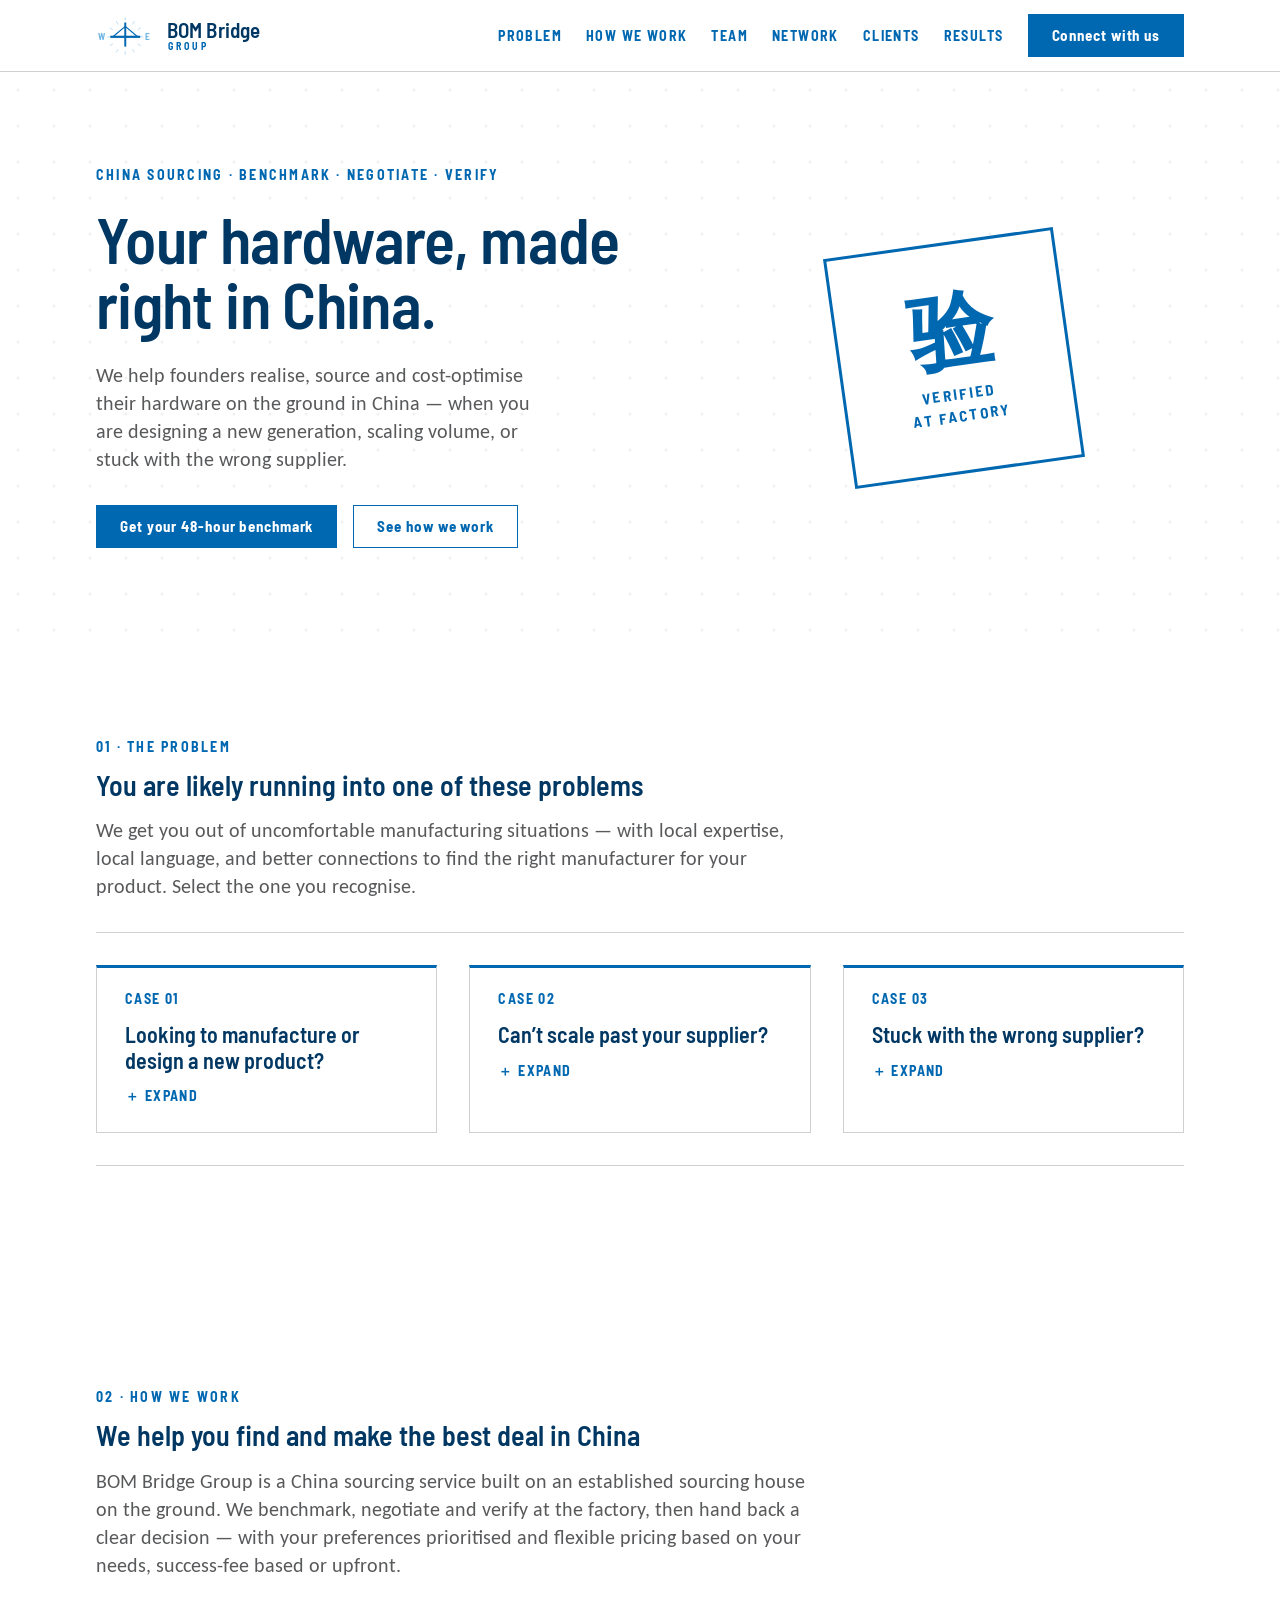
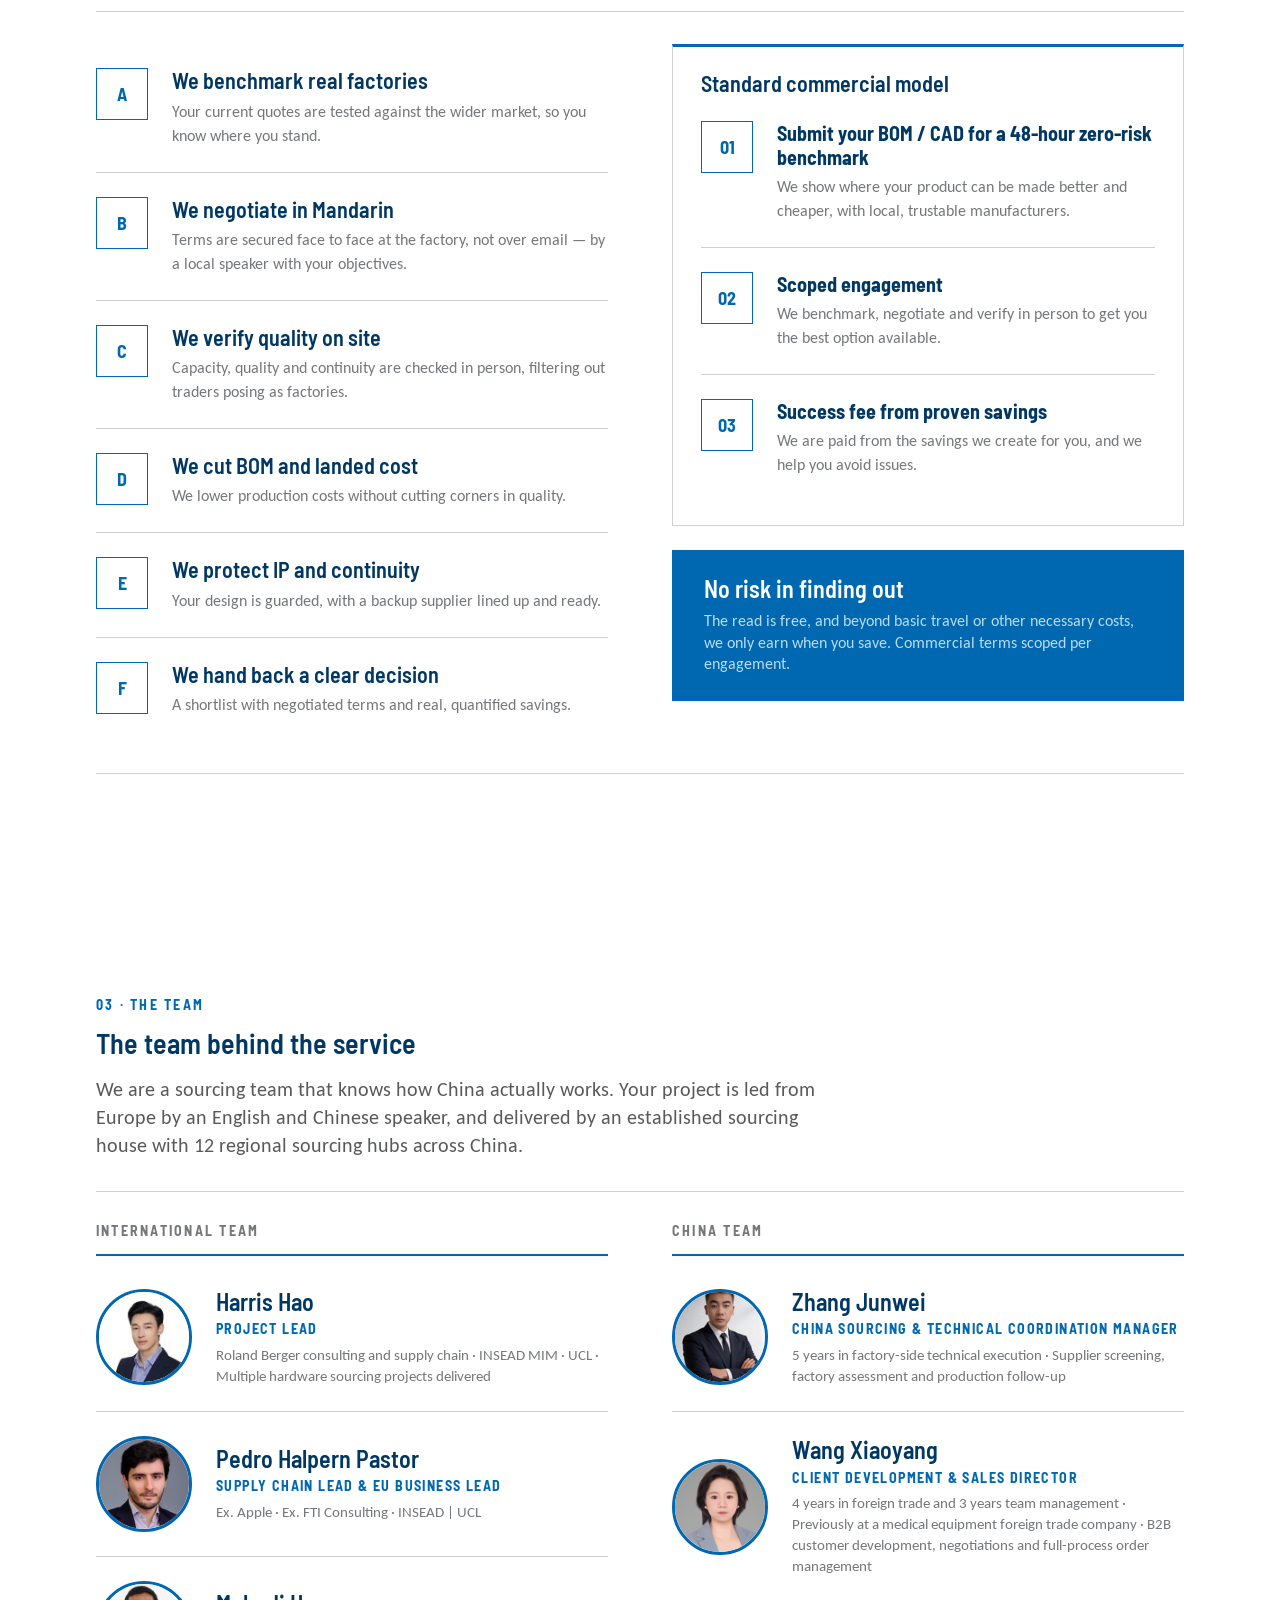
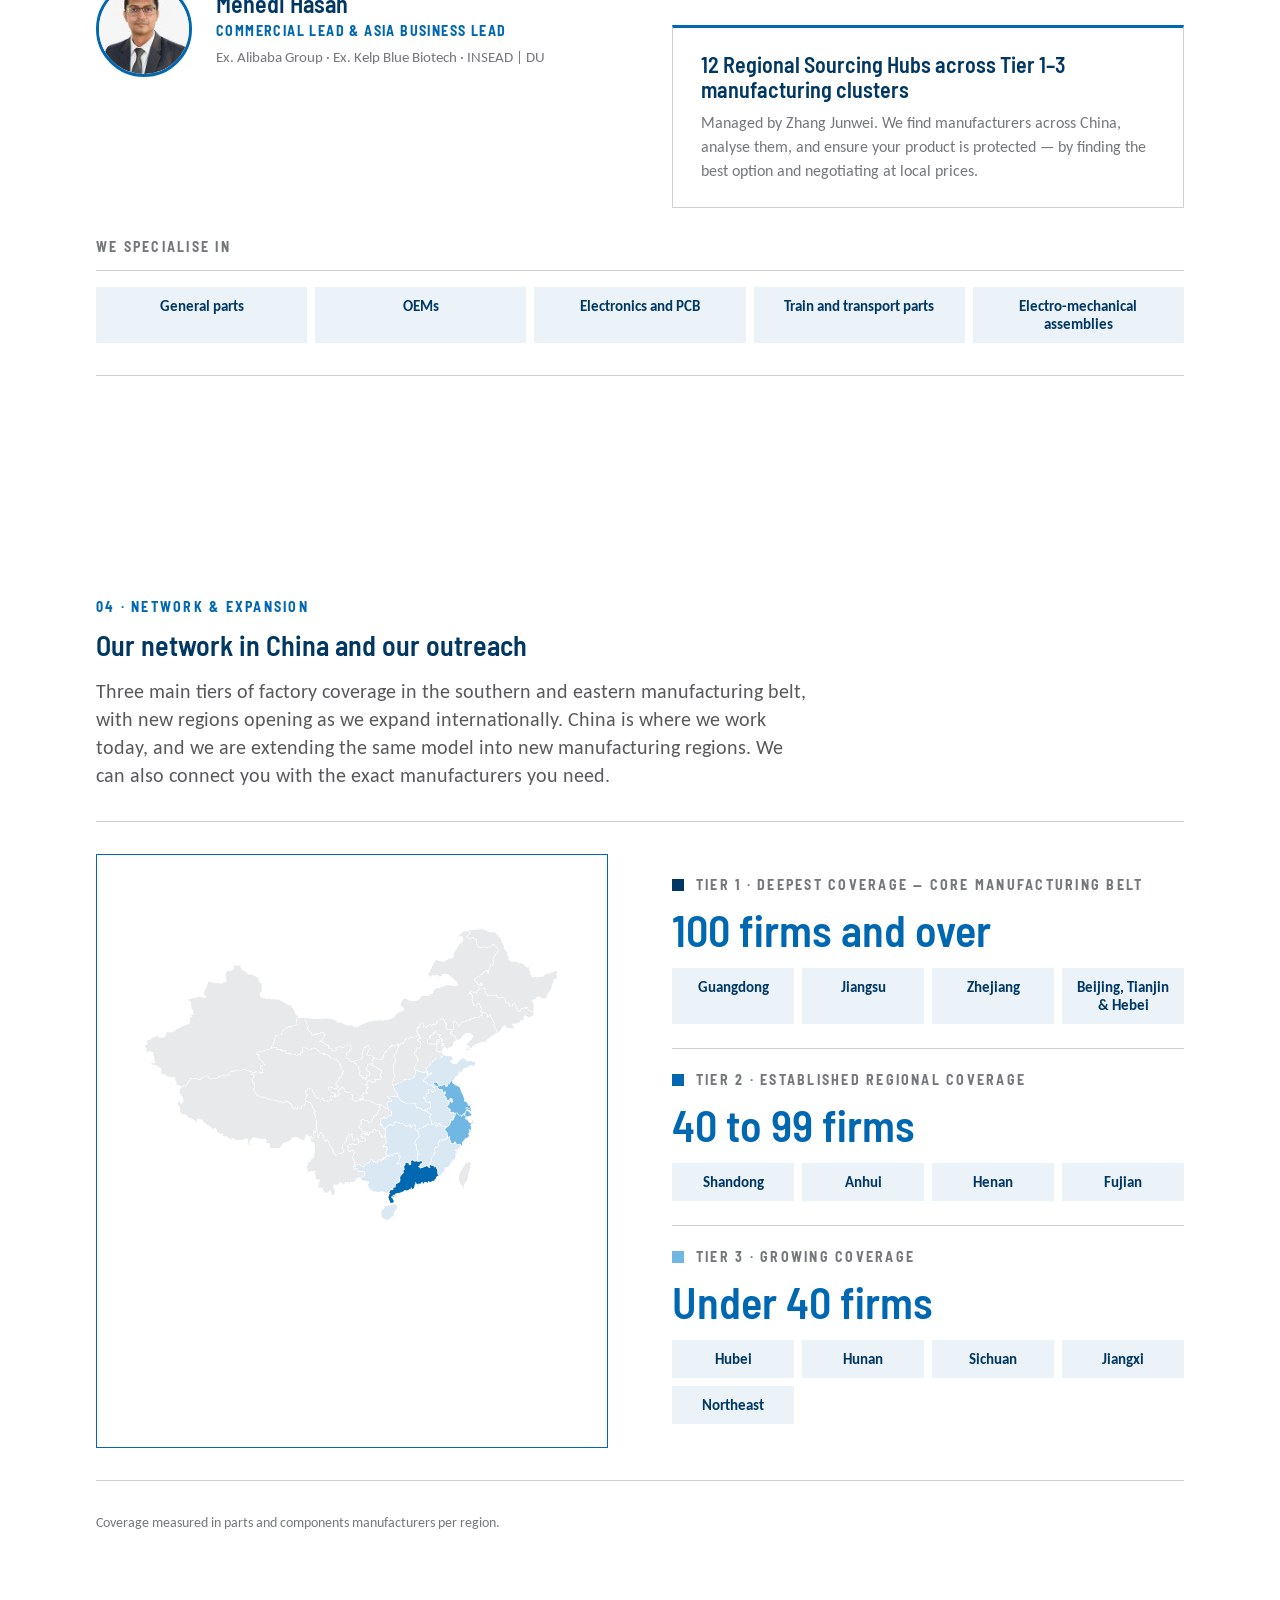
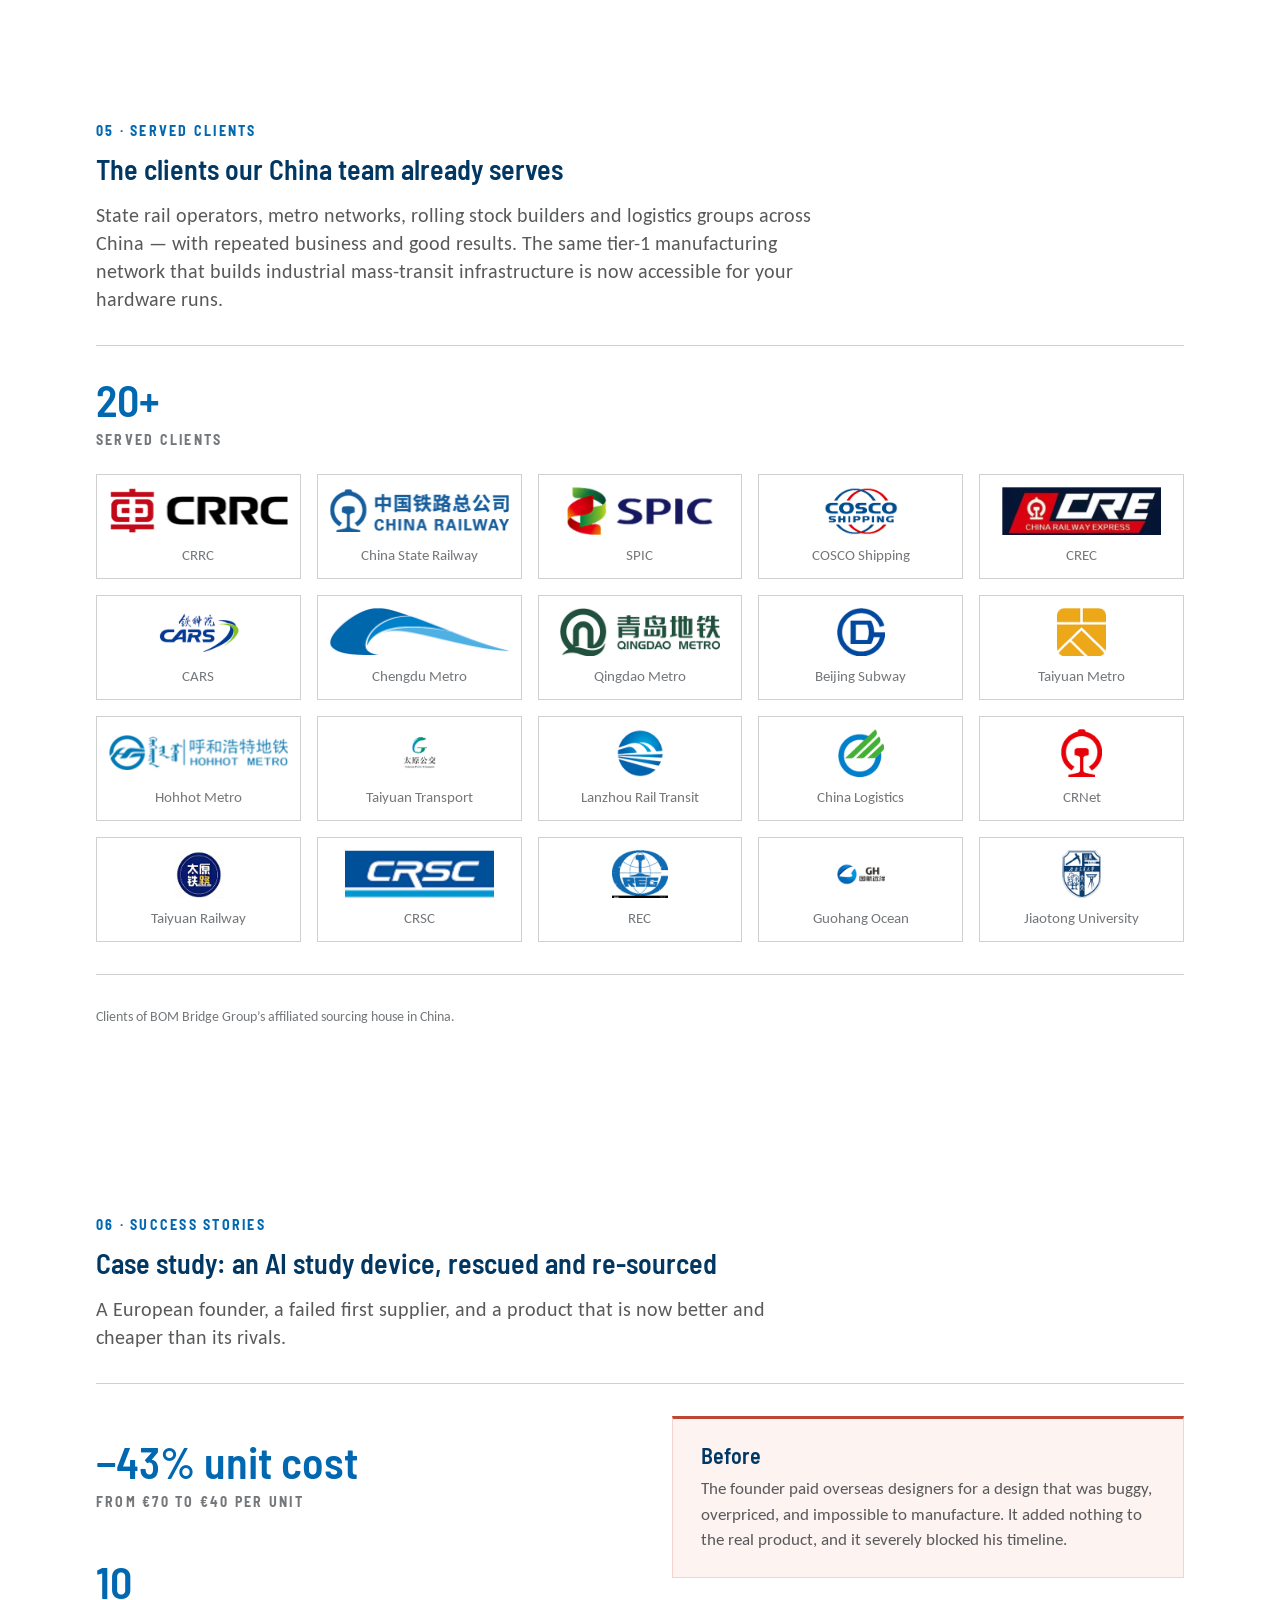
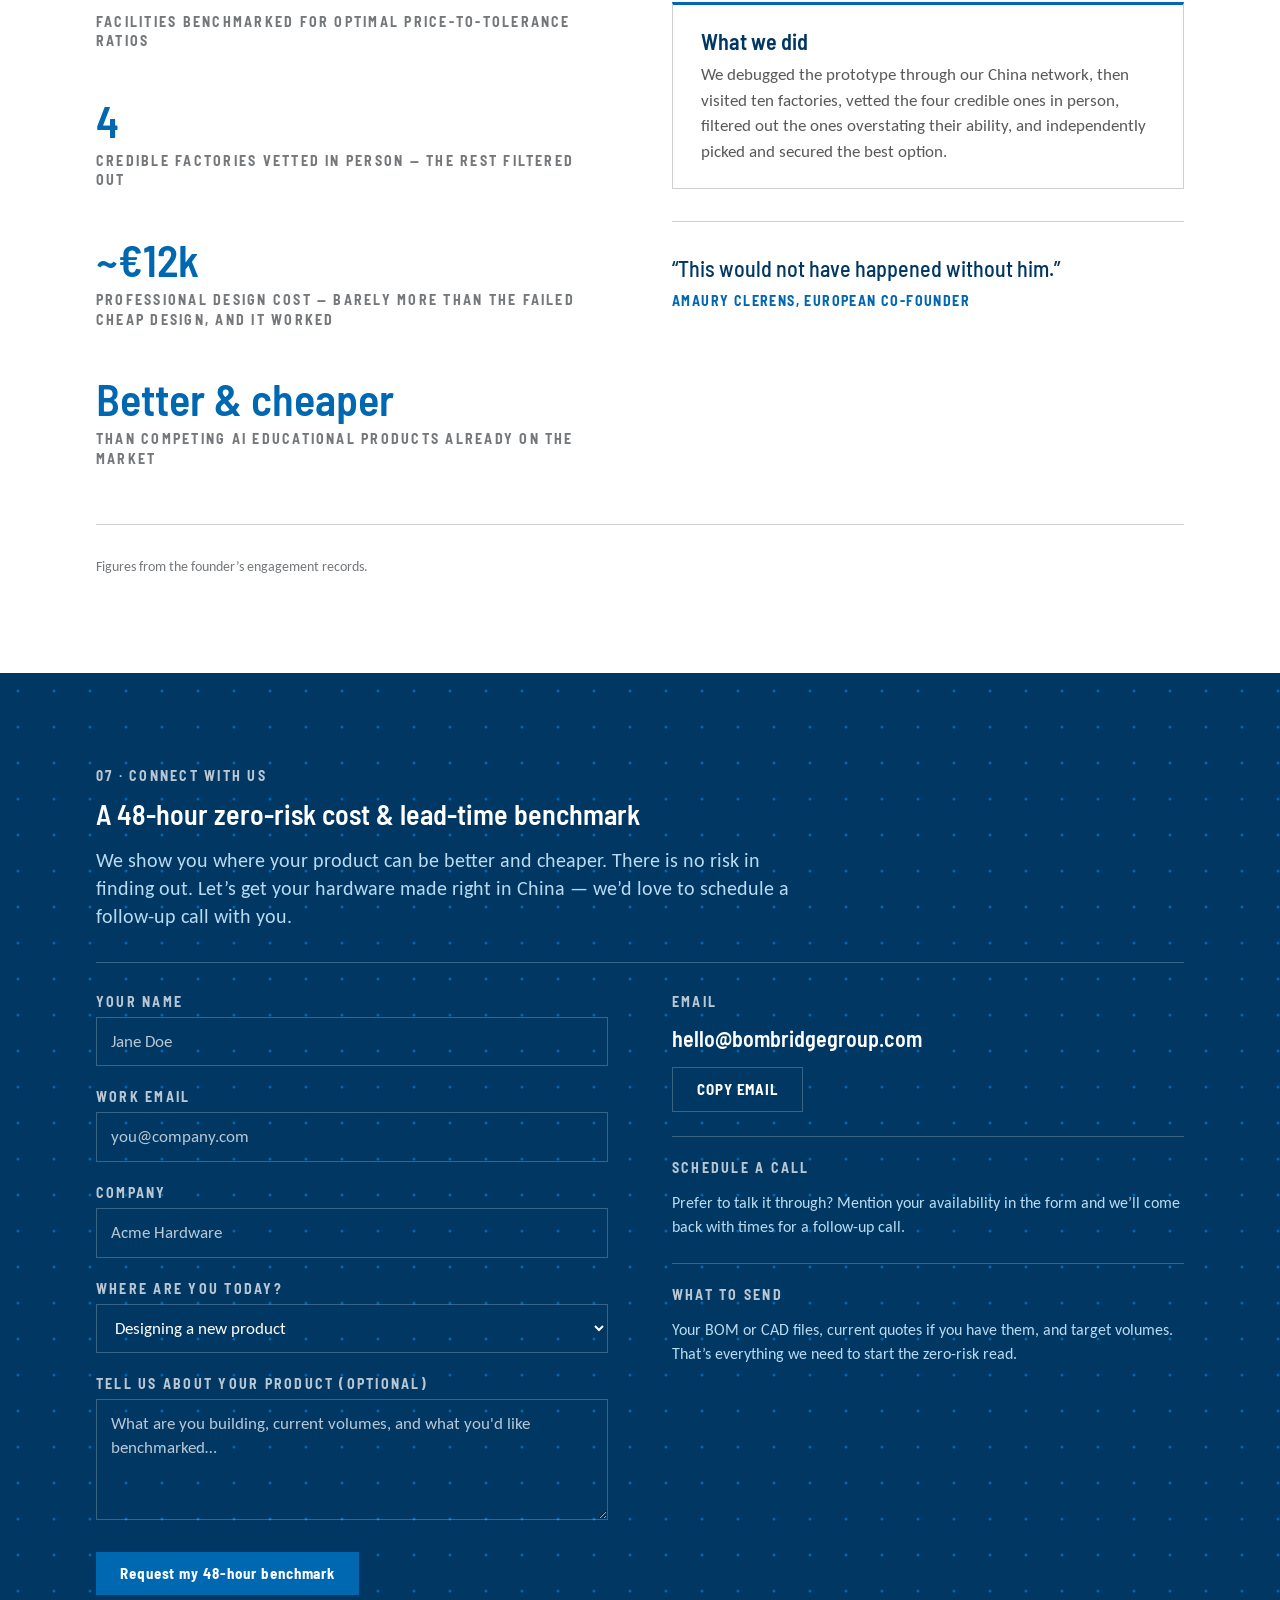
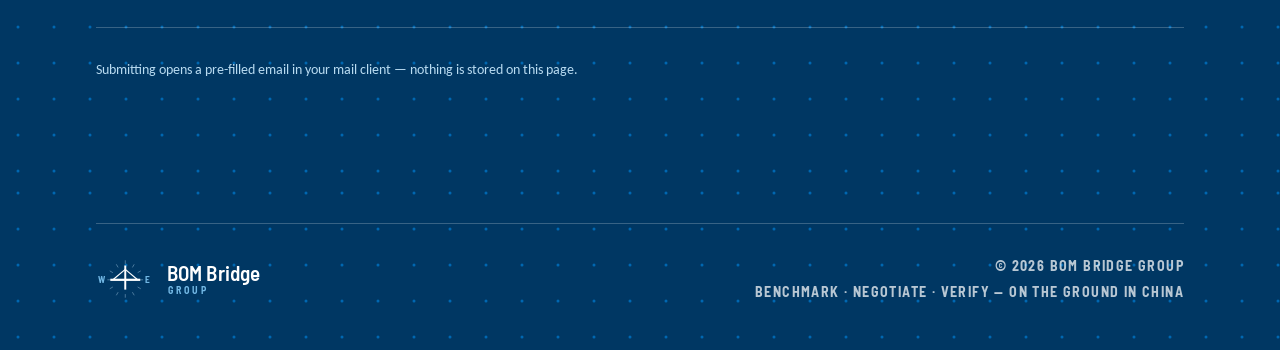
==== commit 6d896306: "Update Wang Xiaoyang title to Client Development & Sales Director Co-Authored-By: Claude Fable 5 <no" ====
--- a/index.html
+++ b/index.html
@@ -234,7 +234,7 @@
           <div class="portrait"><img src="assets/people/wang-xiaoyang.jpg" alt="Portrait of Wang Xiaoyang" width="400" height="400" loading="lazy"></div>
           <div>
             <h3>Wang Xiaoyang</h3>
-            <p class="role">Client Development &amp; Sales Team Manager</p>
+            <p class="role">Client Development &amp; Sales Director</p>
             <p class="cv">4 years in foreign trade and 3 years team management · Previously at a medical equipment foreign trade company · B2B customer development, negotiations and full-process order management</p>
           </div>
         </div>
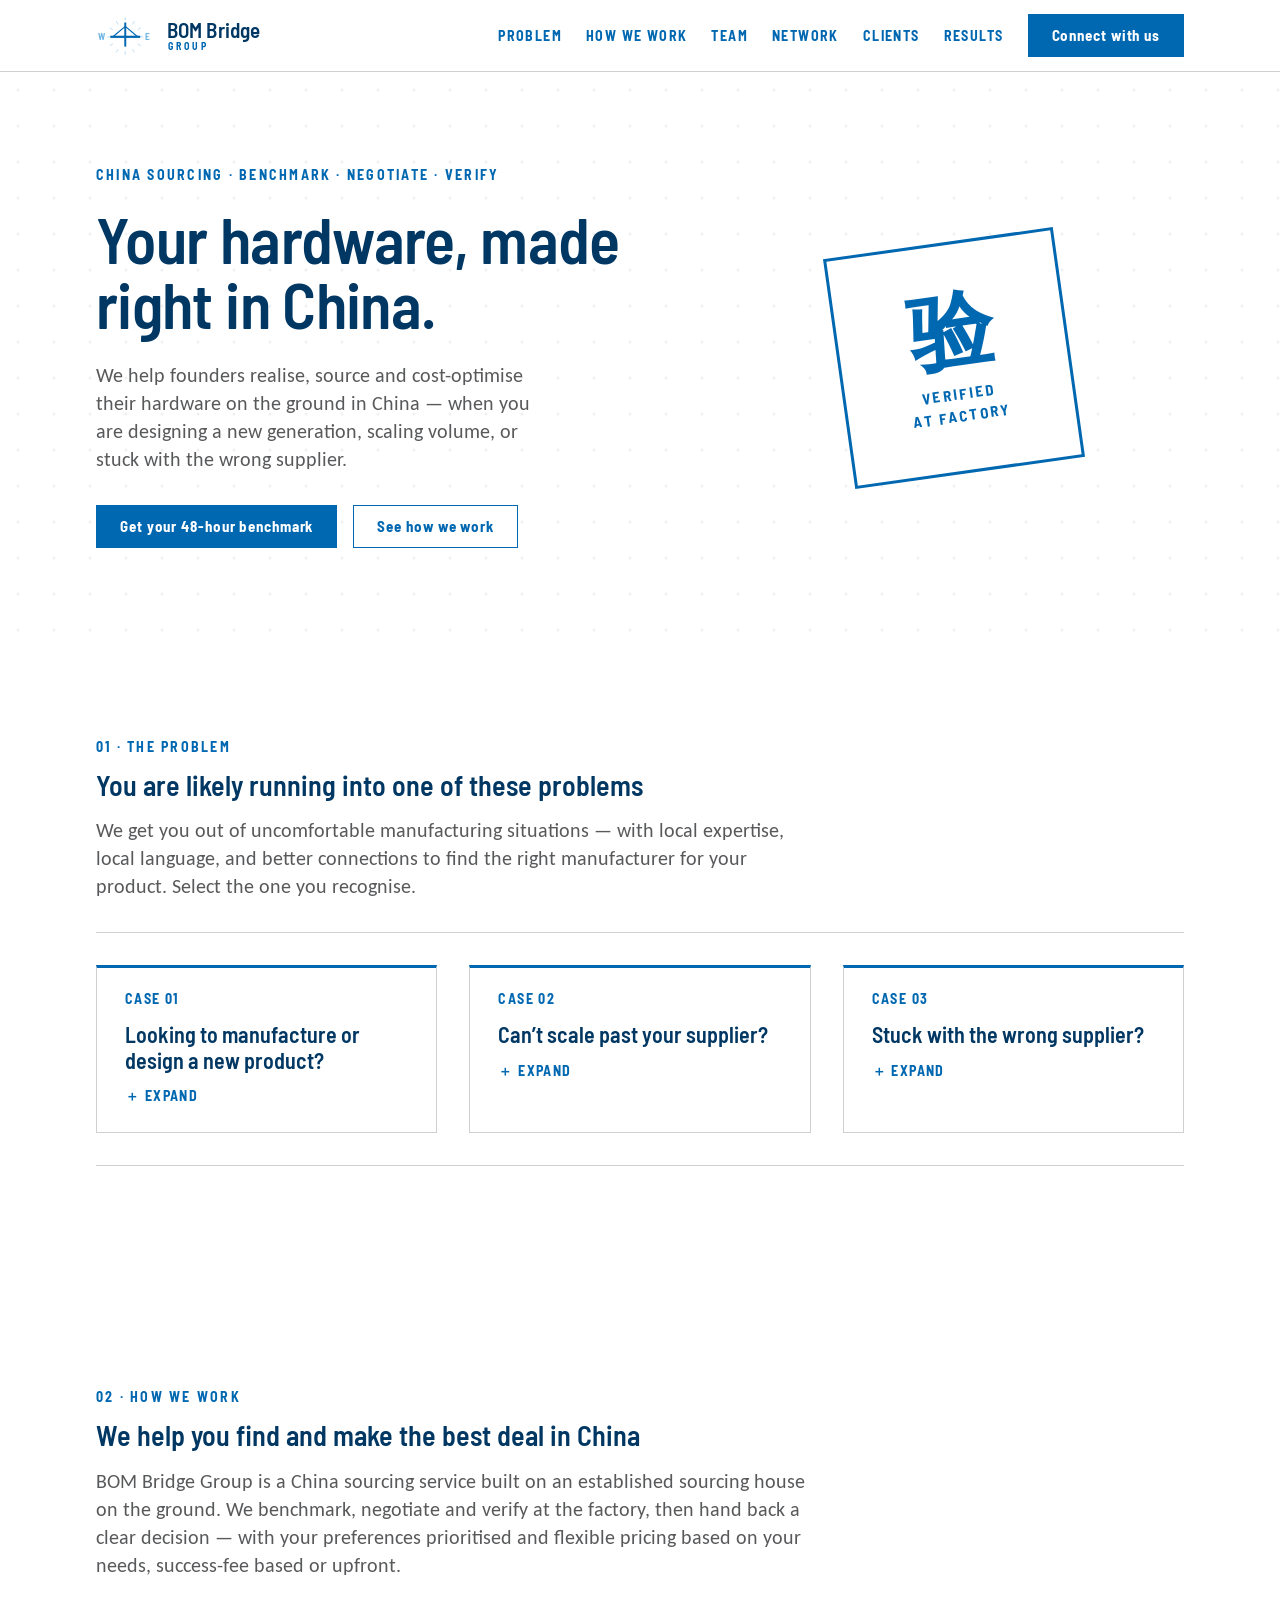
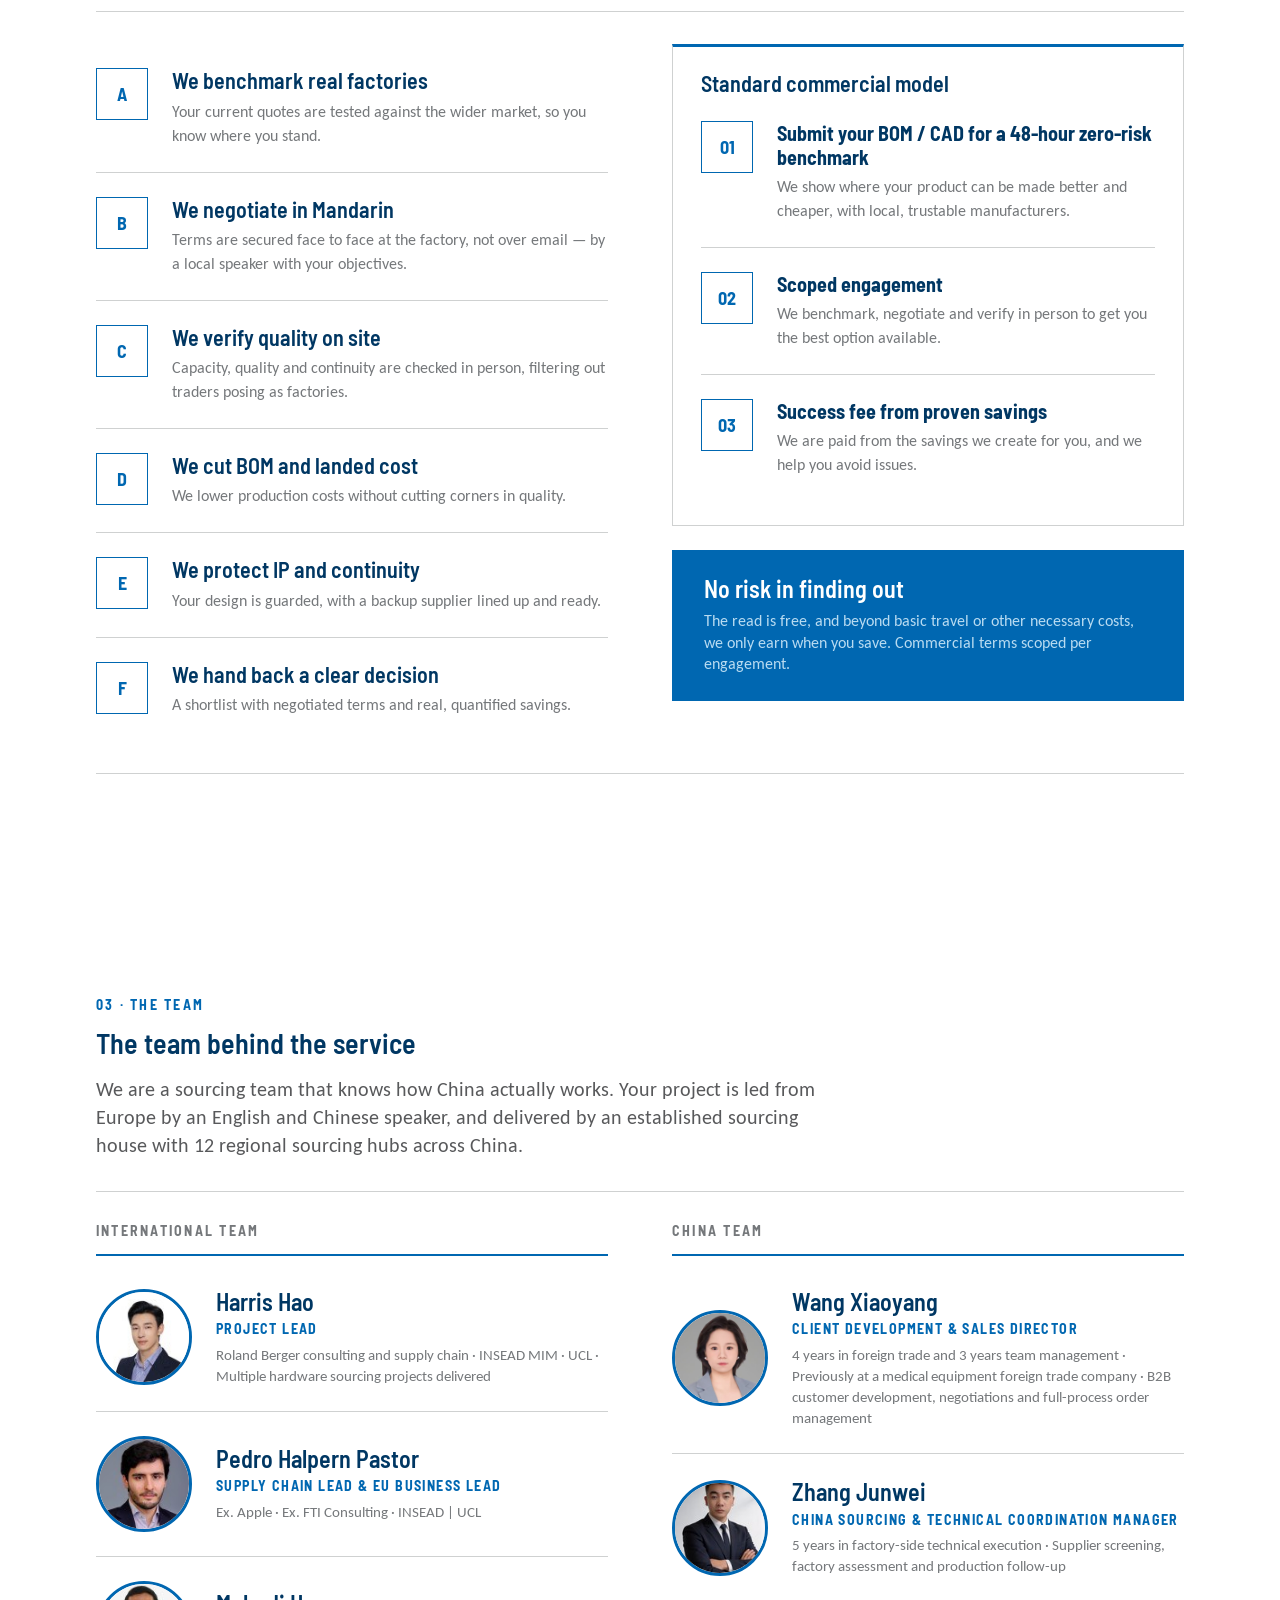
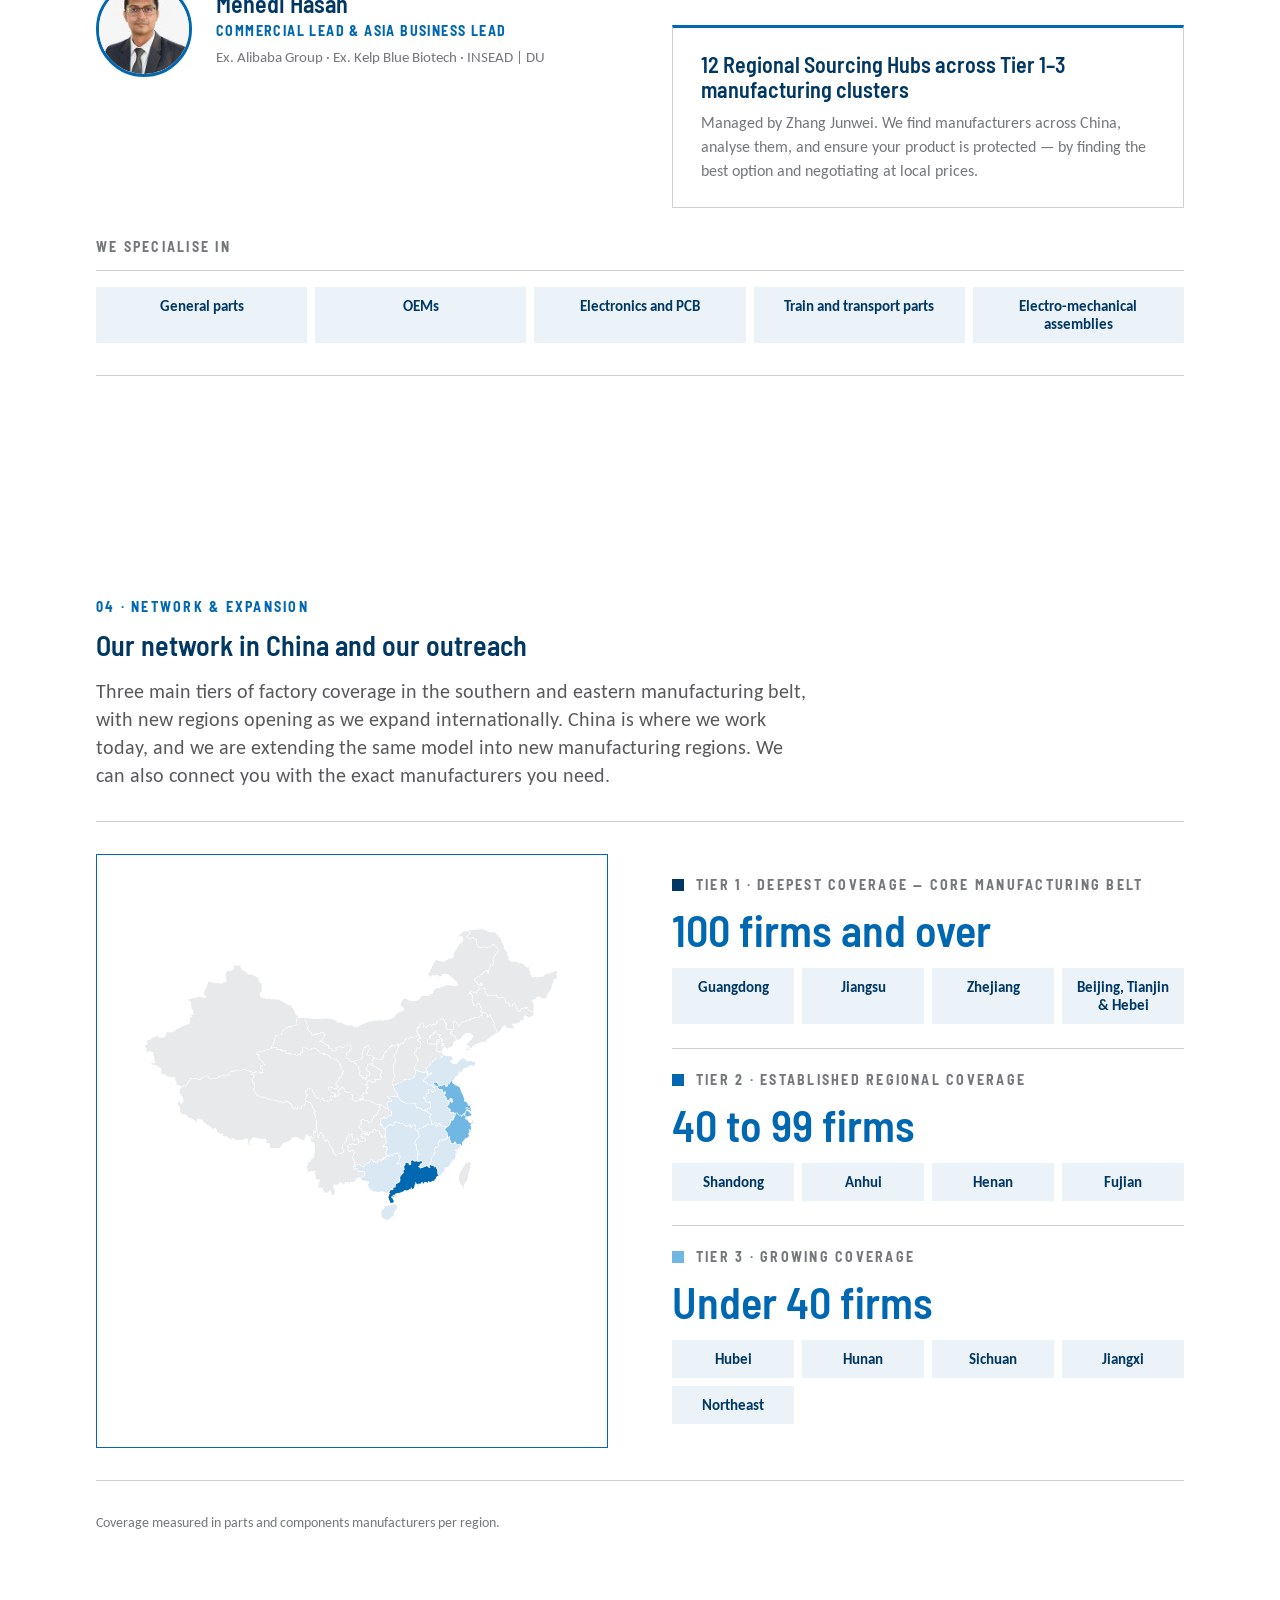
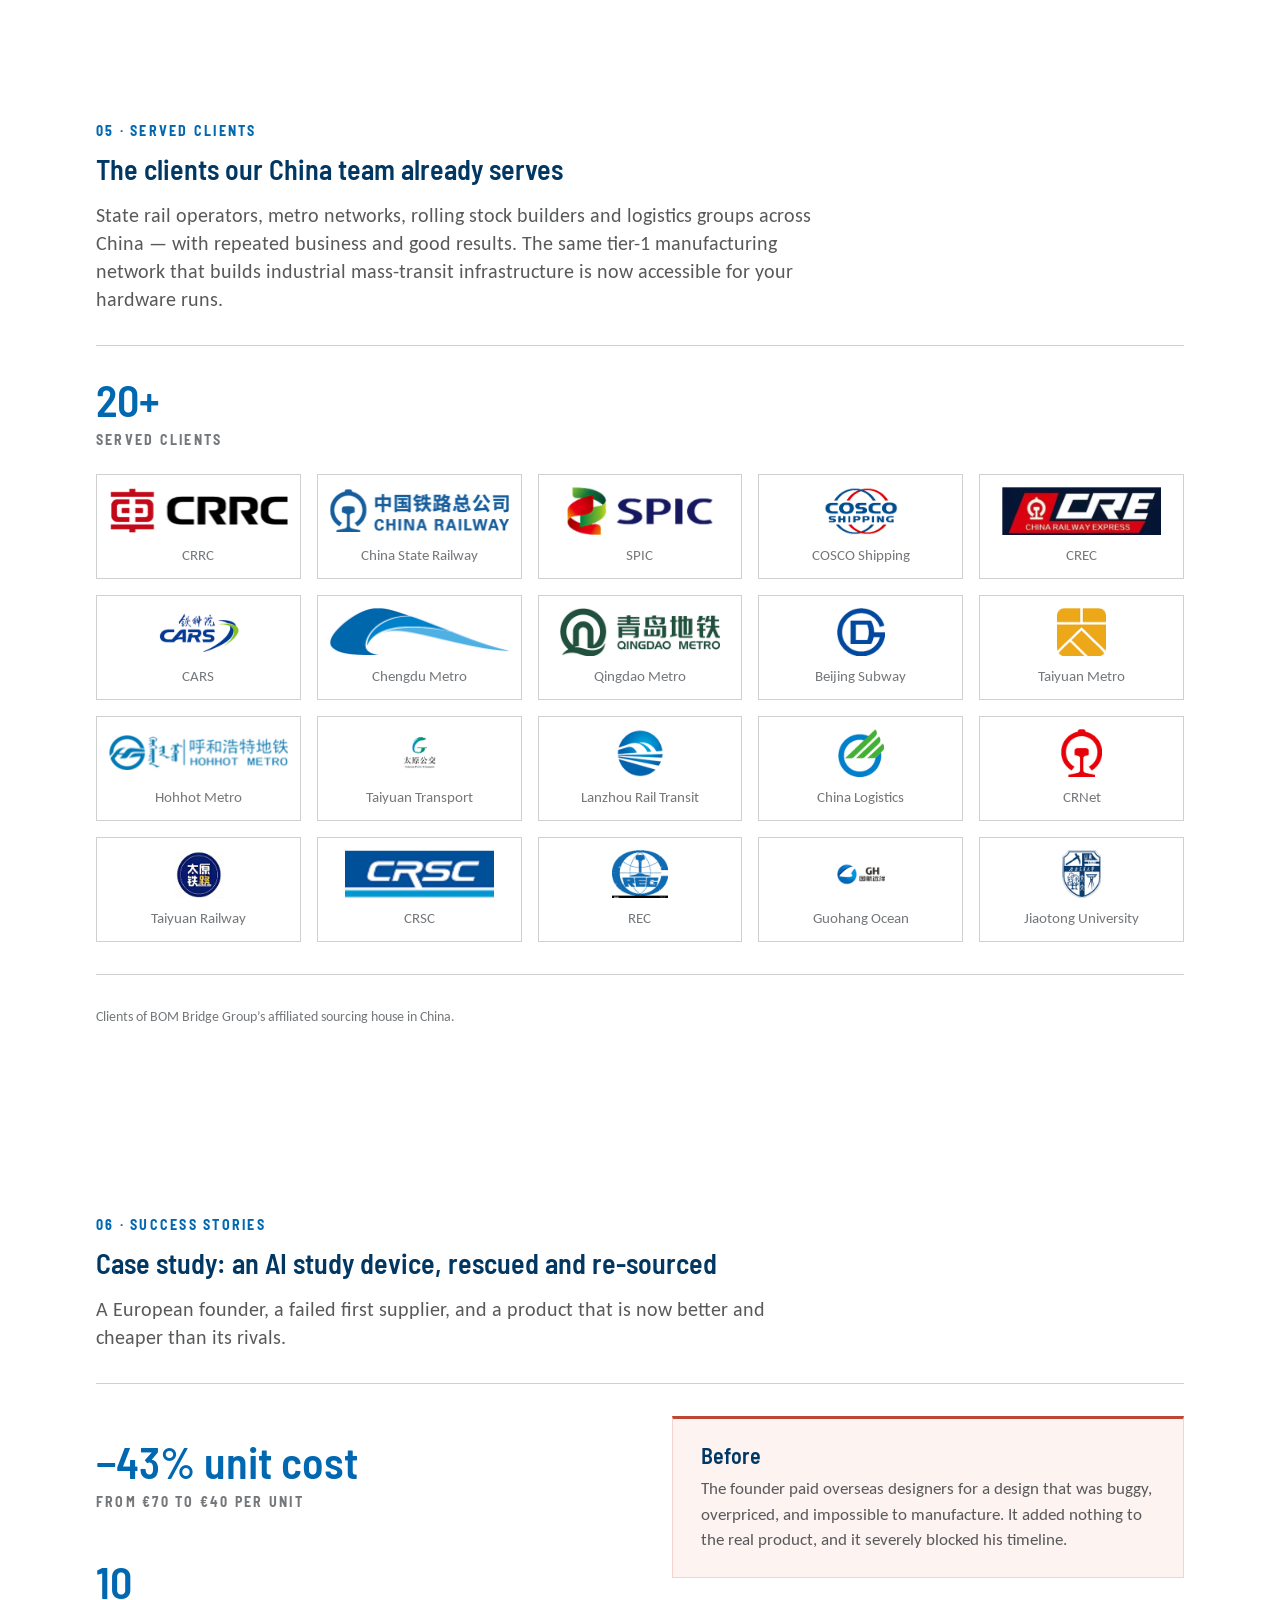
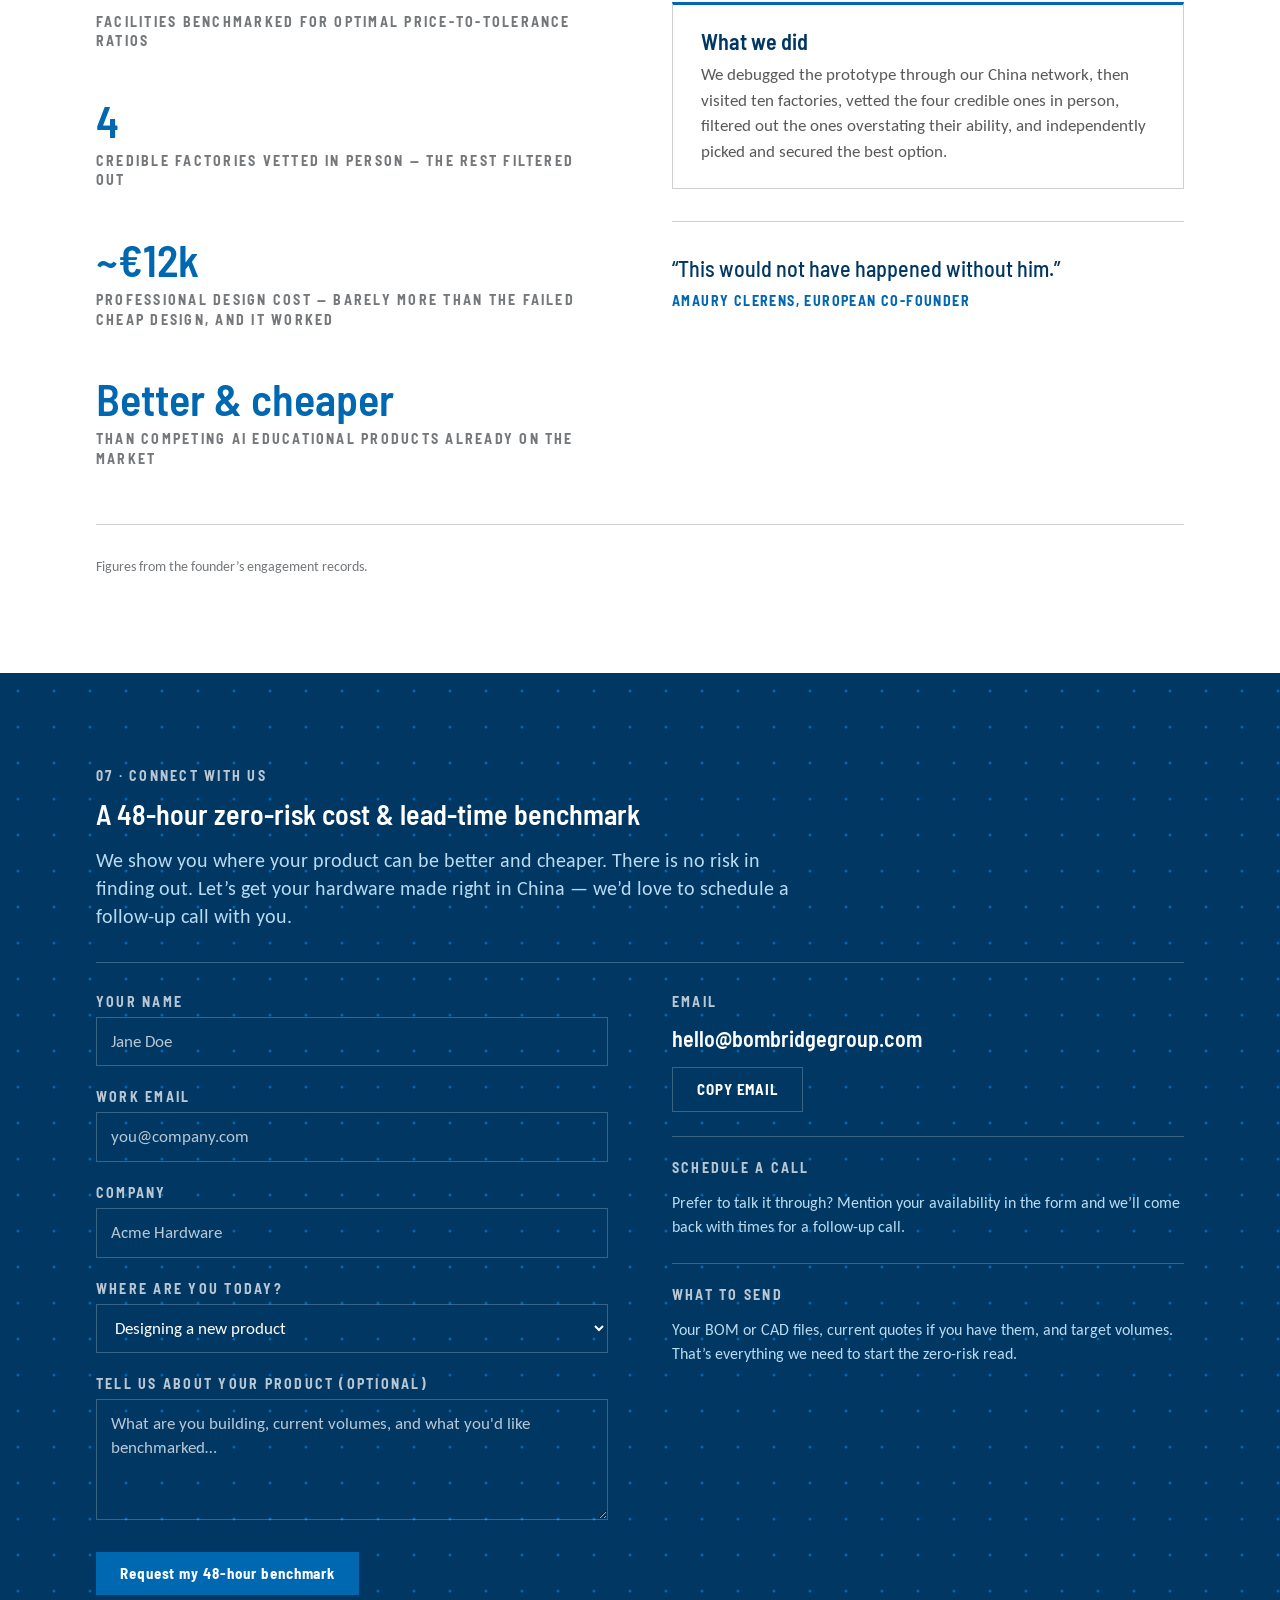
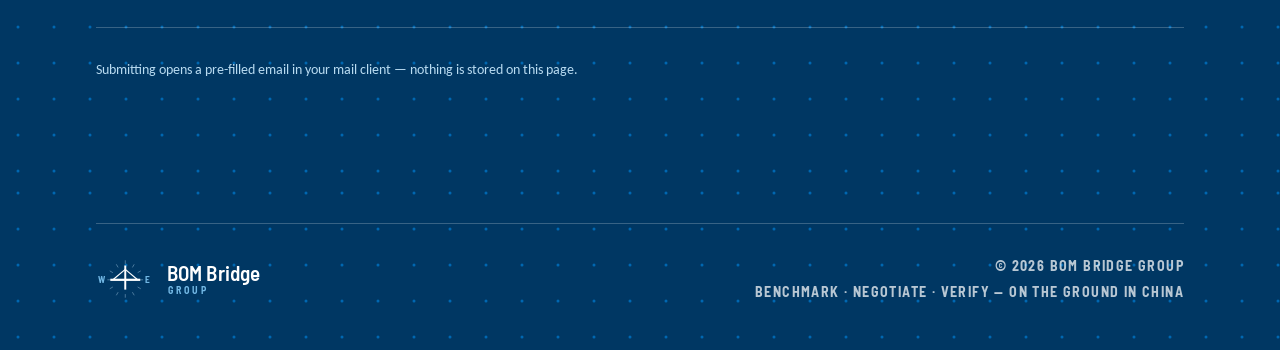
==== commit 7dc54e46: "Move Wang Xiaoyang above Zhang Junwei in the China team Co-Authored-By: Claude Fable 5 <noreply@anth" ====
--- a/index.html
+++ b/index.html
@@ -223,19 +223,19 @@
       <div>
         <p class="colhead">China team</p>
         <div class="person">
+          <div class="portrait"><img src="assets/people/wang-xiaoyang.jpg" alt="Portrait of Wang Xiaoyang" width="400" height="400" loading="lazy"></div>
+          <div>
+            <h3>Wang Xiaoyang</h3>
+            <p class="role">Client Development &amp; Sales Director</p>
+            <p class="cv">4 years in foreign trade and 3 years team management · Previously at a medical equipment foreign trade company · B2B customer development, negotiations and full-process order management</p>
+          </div>
+        </div>
+        <div class="person">
           <div class="portrait"><img src="assets/people/zhang-junwei.jpg" alt="Portrait of Zhang Junwei" width="112" height="112" loading="lazy"></div>
           <div>
             <h3>Zhang Junwei</h3>
             <p class="role">China Sourcing &amp; Technical Coordination Manager</p>
             <p class="cv">5 years in factory-side technical execution · Supplier screening, factory assessment and production follow-up</p>
-          </div>
-        </div>
-        <div class="person">
-          <div class="portrait"><img src="assets/people/wang-xiaoyang.jpg" alt="Portrait of Wang Xiaoyang" width="400" height="400" loading="lazy"></div>
-          <div>
-            <h3>Wang Xiaoyang</h3>
-            <p class="role">Client Development &amp; Sales Director</p>
-            <p class="cv">4 years in foreign trade and 3 years team management · Previously at a medical equipment foreign trade company · B2B customer development, negotiations and full-process order management</p>
           </div>
         </div>
         <div class="card" style="margin-top:24px">
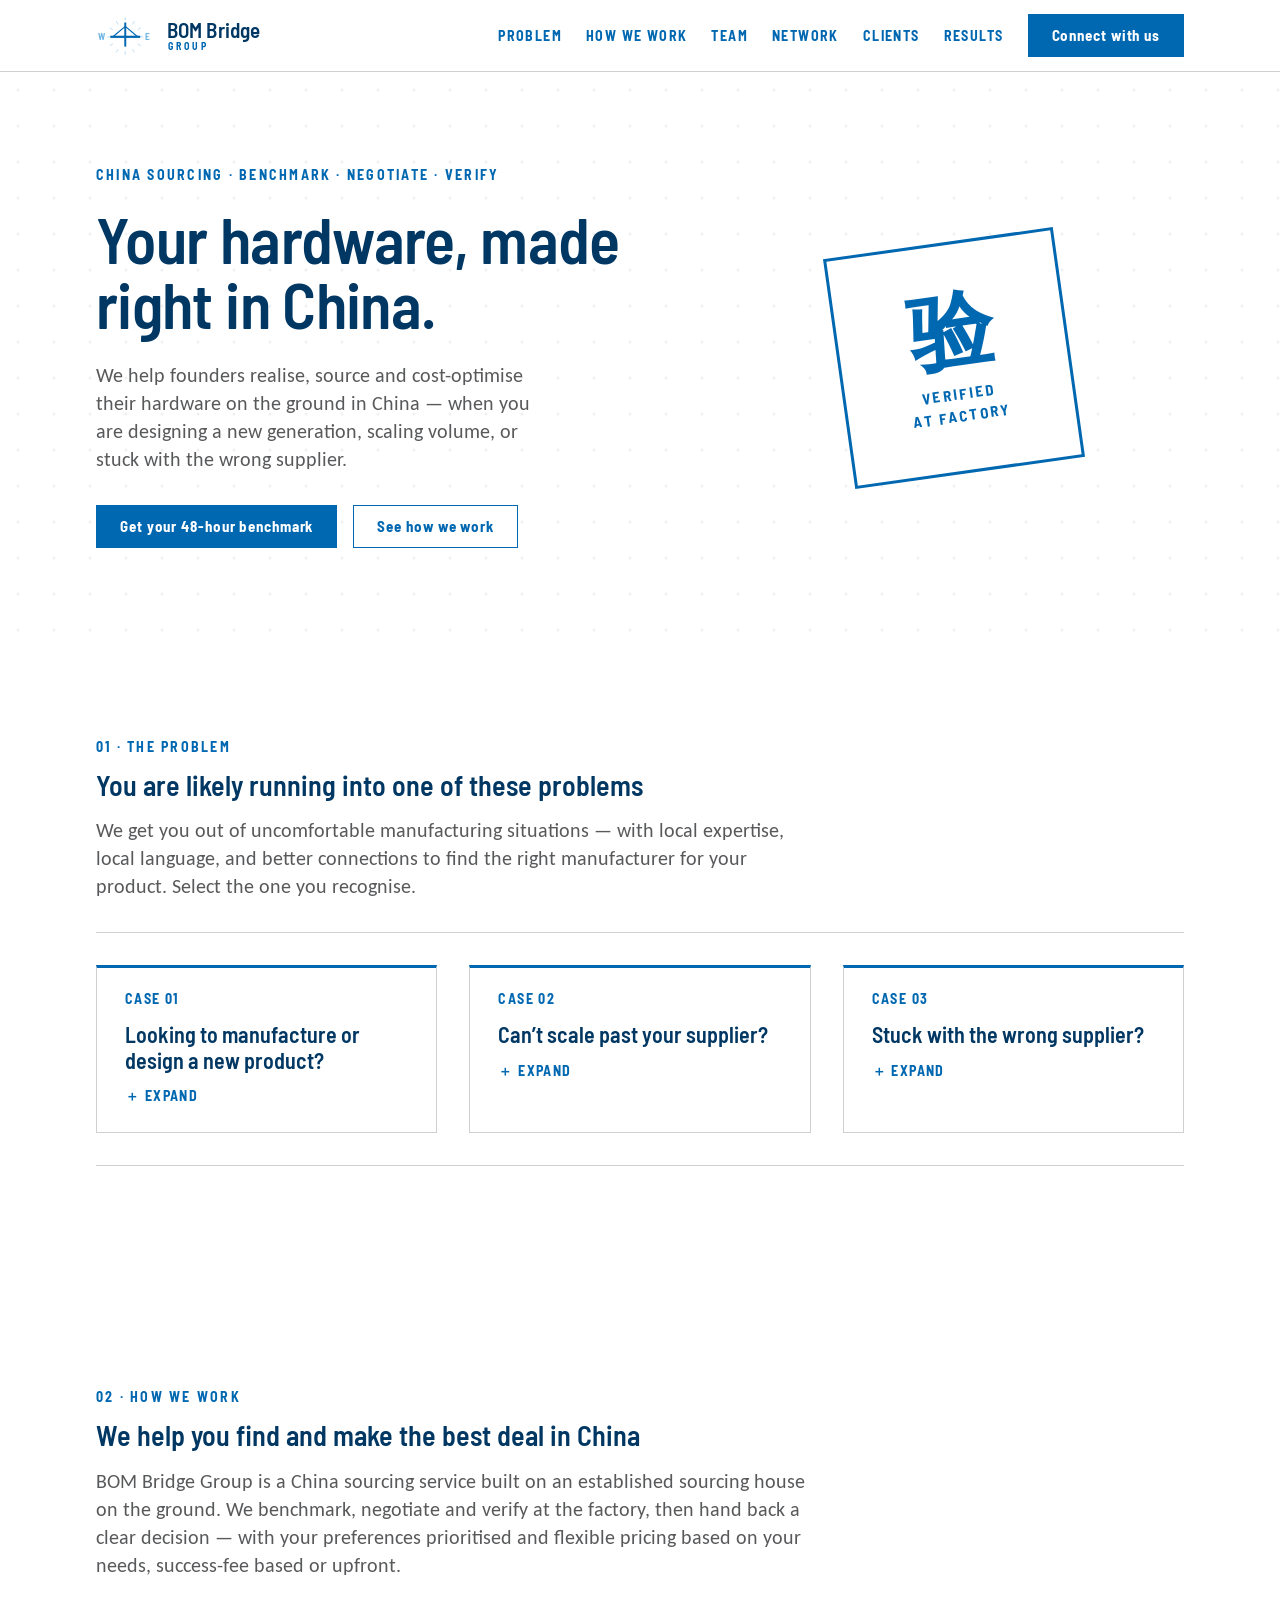
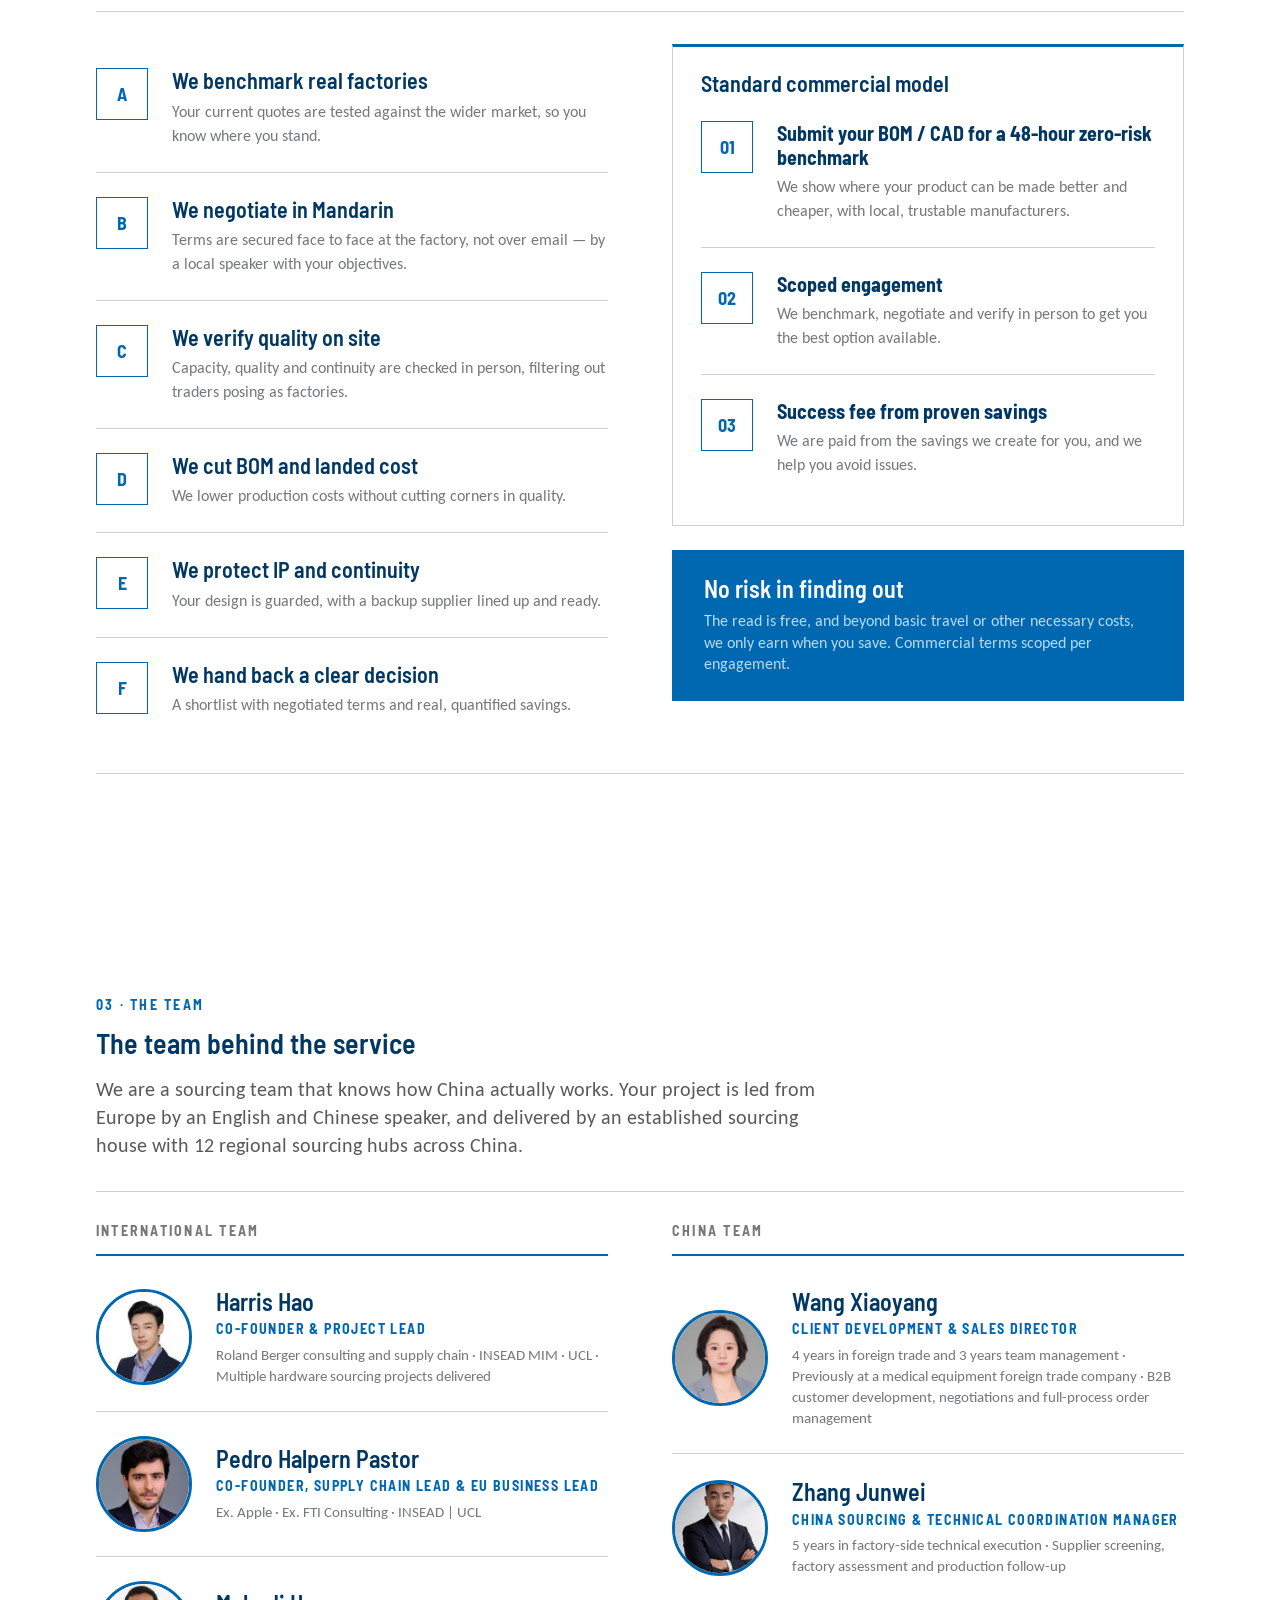
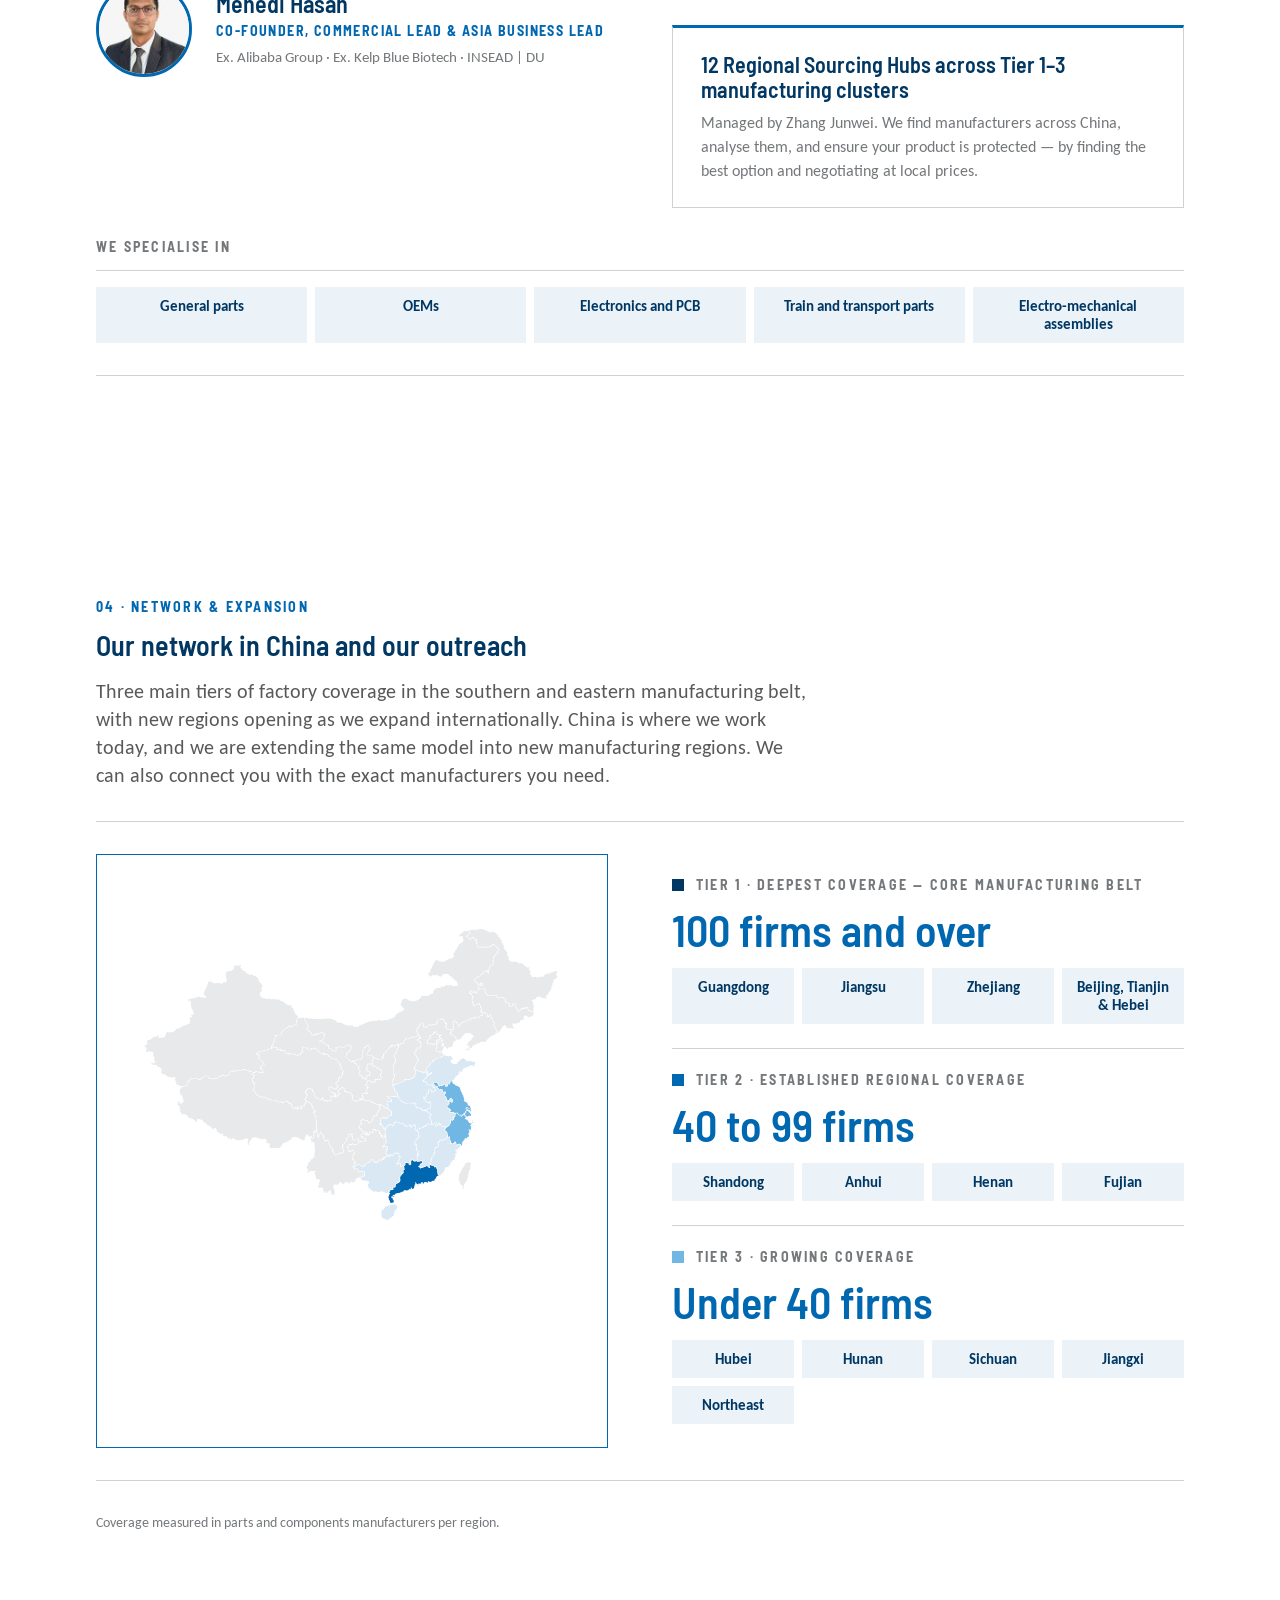
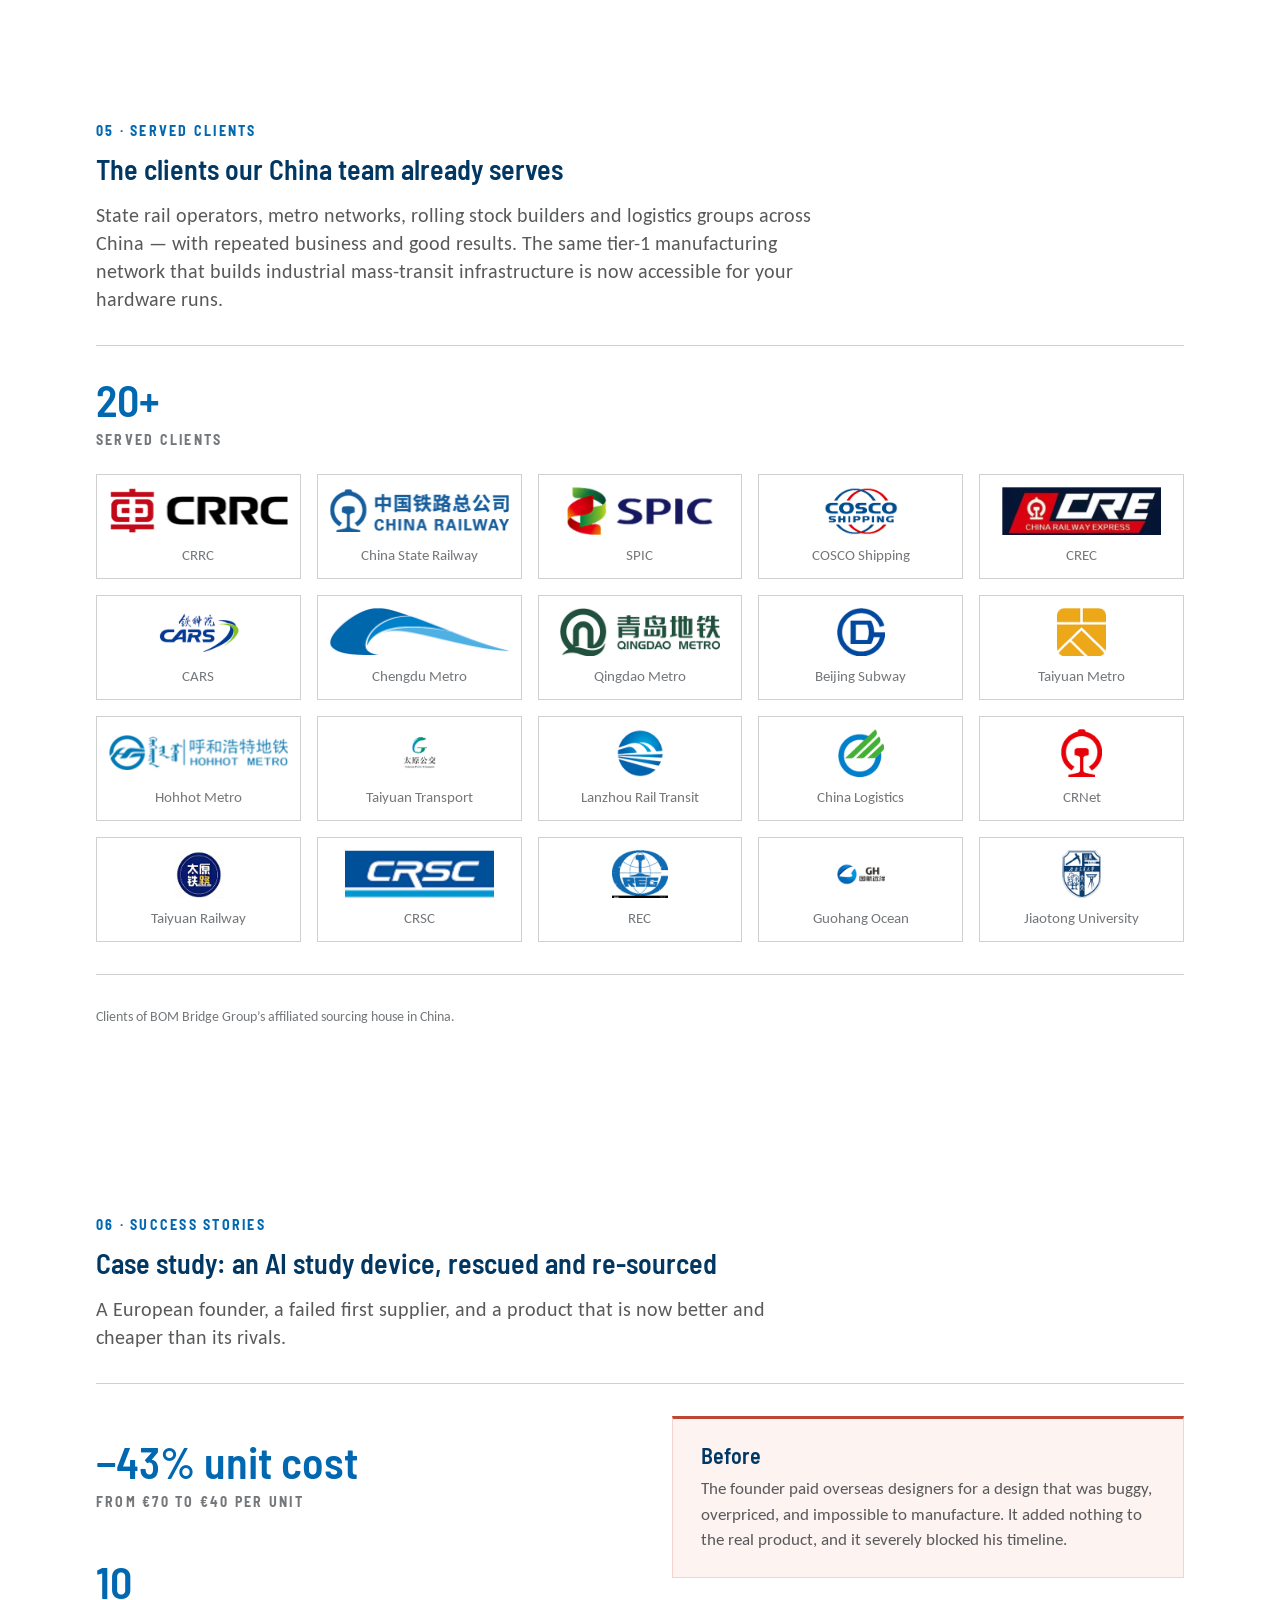
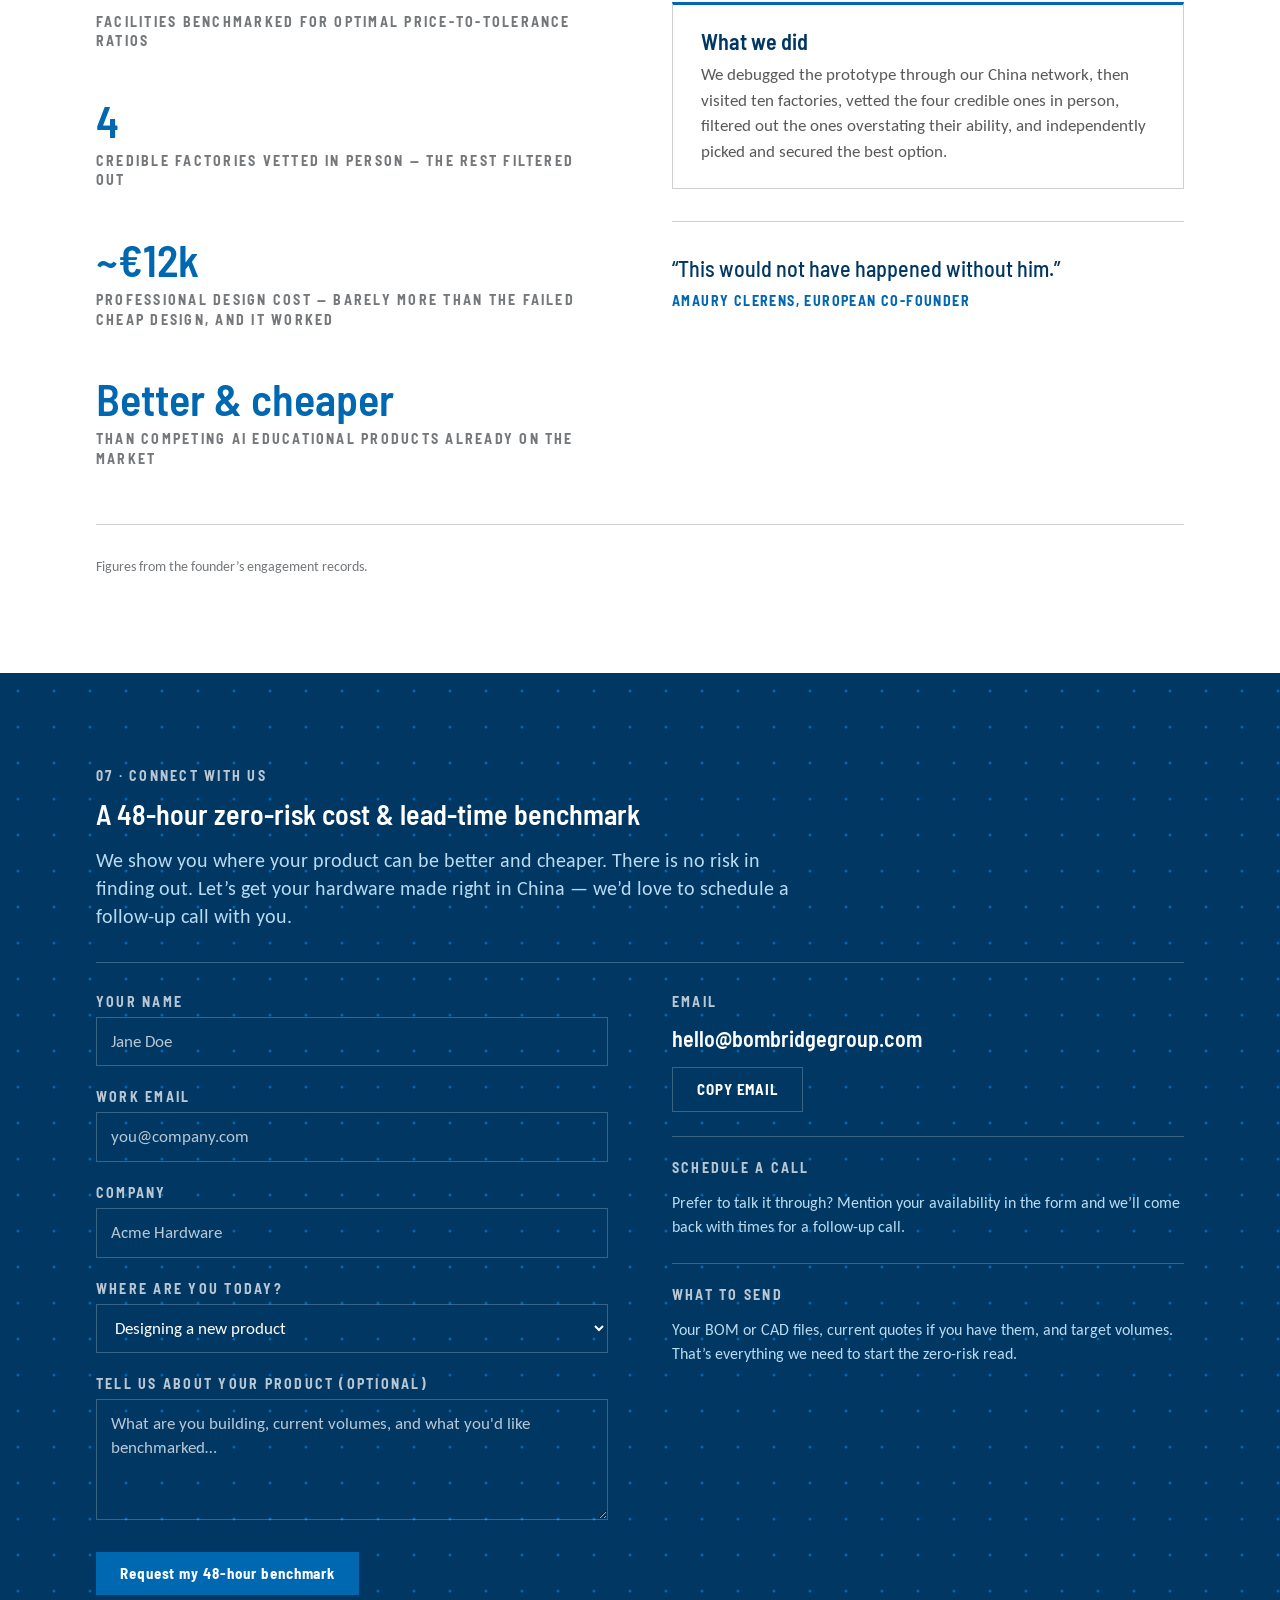
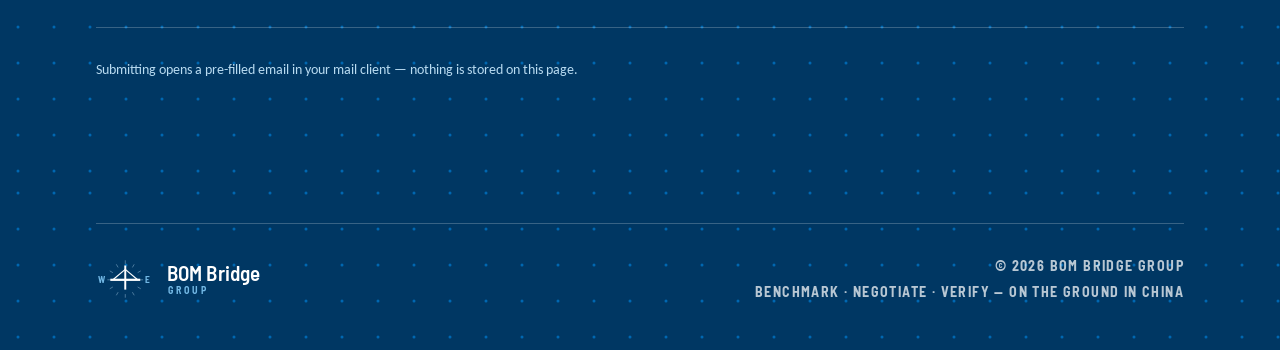
==== commit 4a9cf49b: "Add Co-Founder to international team titles Co-Authored-By: Claude Fable 5 <noreply@anthropic.com>" ====
--- a/index.html
+++ b/index.html
@@ -199,7 +199,7 @@
           <div class="portrait"><img src="assets/people/harris-hao.jpg" alt="Portrait of Harris Hao" width="100" height="100" loading="lazy"></div>
           <div>
             <h3>Harris Hao</h3>
-            <p class="role">Project Lead</p>
+            <p class="role">Co-Founder &amp; Project Lead</p>
             <p class="cv">Roland Berger consulting and supply chain · INSEAD MIM · UCL · Multiple hardware sourcing projects delivered</p>
           </div>
         </div>
@@ -207,7 +207,7 @@
           <div class="portrait"><img src="assets/people/pedro-halpern-pastor.jpg" alt="Portrait of Pedro Halpern Pastor" width="100" height="100" loading="lazy"></div>
           <div>
             <h3>Pedro Halpern Pastor</h3>
-            <p class="role">Supply Chain Lead &amp; EU Business Lead</p>
+            <p class="role">Co-Founder, Supply Chain Lead &amp; EU Business Lead</p>
             <p class="cv">Ex. Apple · Ex. FTI Consulting · INSEAD | UCL</p>
           </div>
         </div>
@@ -215,7 +215,7 @@
           <div class="portrait"><img src="assets/people/mehedi-hasan.jpg" alt="Portrait of Mehedi Hasan" width="100" height="100" loading="lazy"></div>
           <div>
             <h3>Mehedi Hasan</h3>
-            <p class="role">Commercial Lead &amp; Asia Business Lead</p>
+            <p class="role">Co-Founder, Commercial Lead &amp; Asia Business Lead</p>
             <p class="cv">Ex. Alibaba Group · Ex. Kelp Blue Biotech · INSEAD | DU</p>
           </div>
         </div>
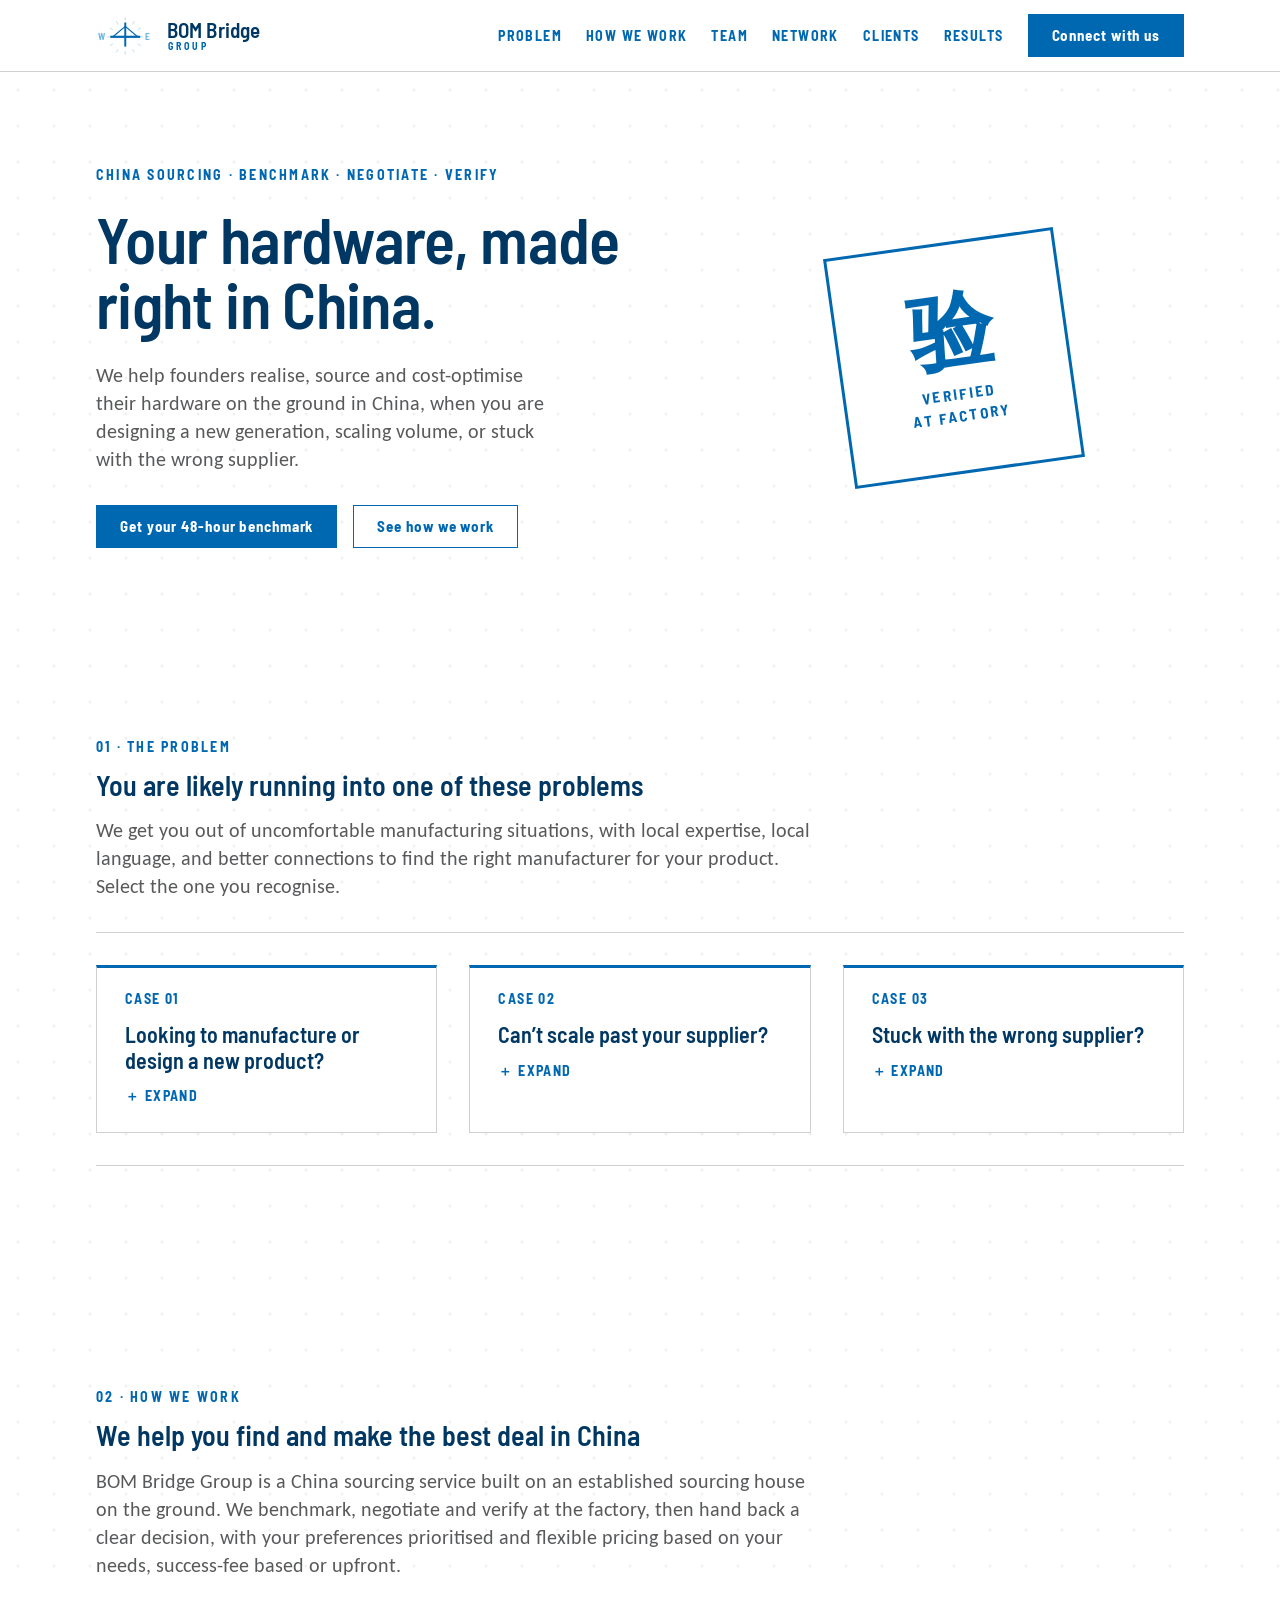
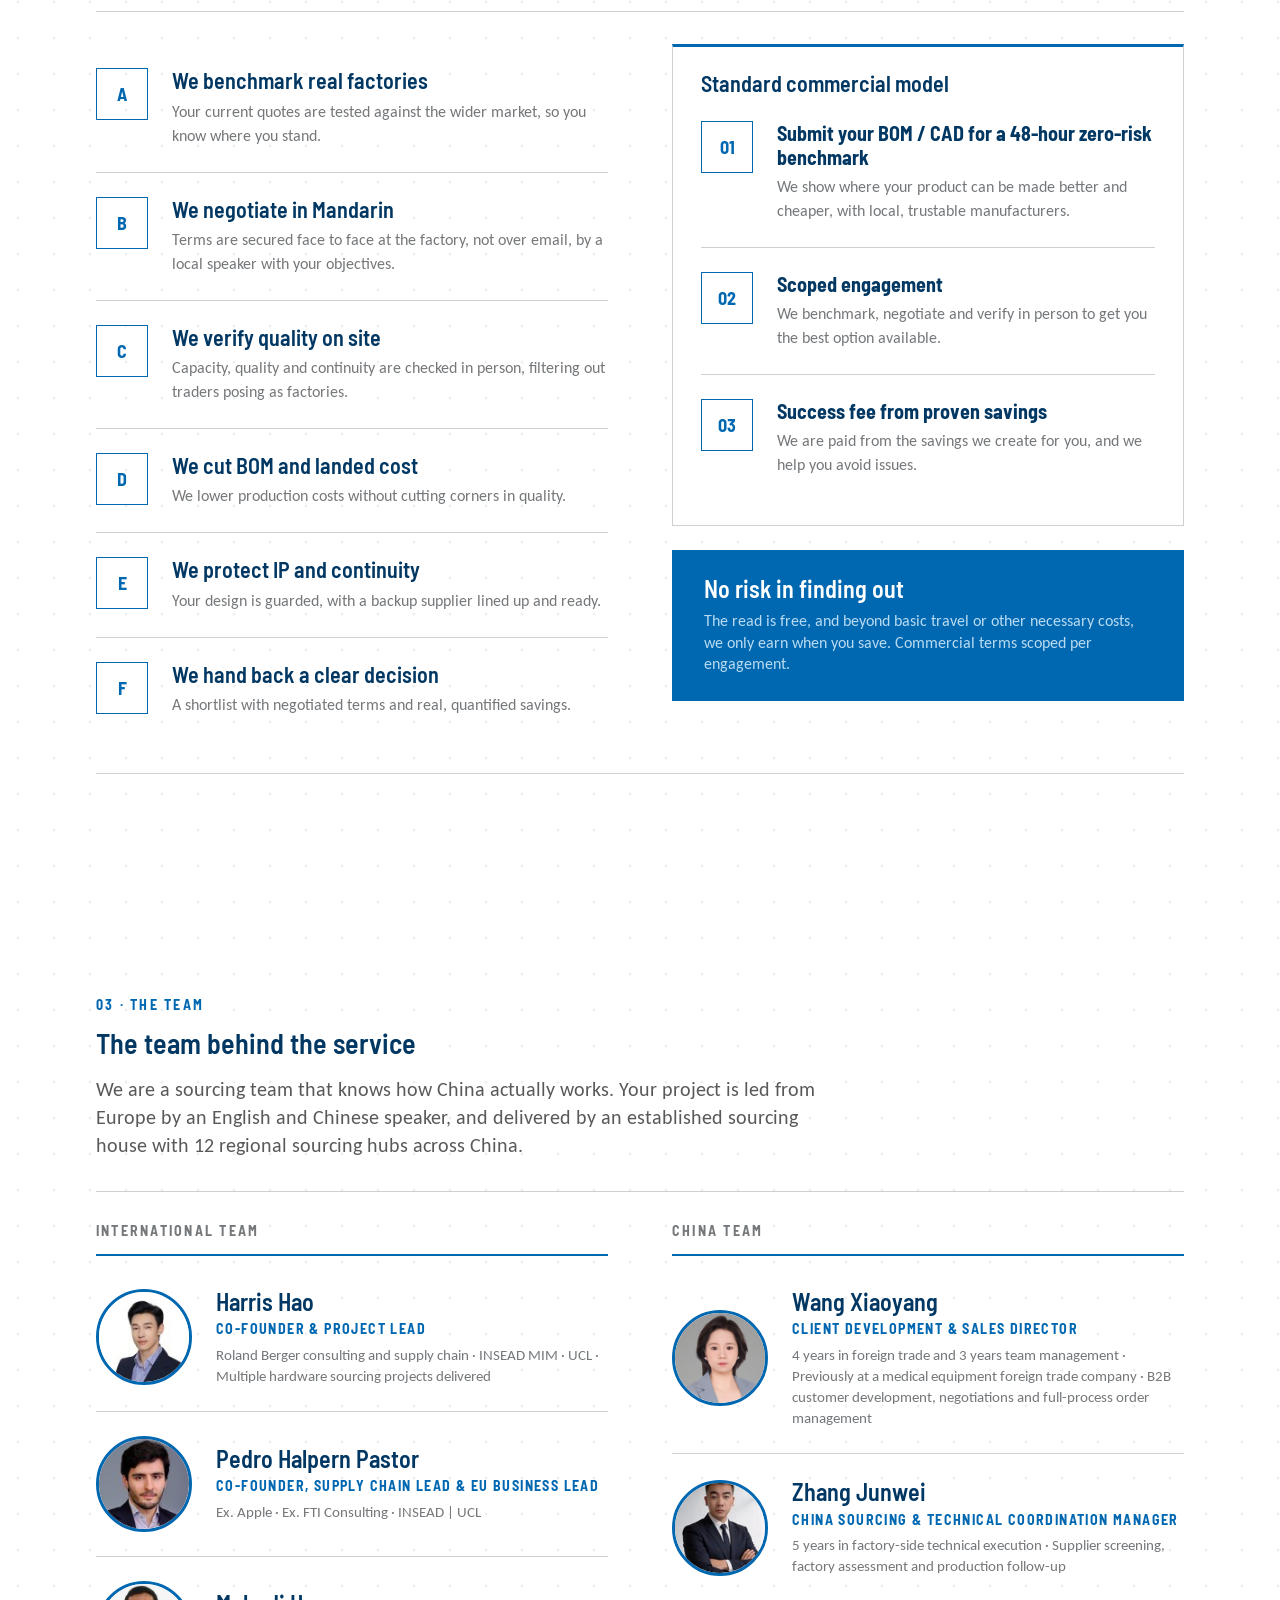
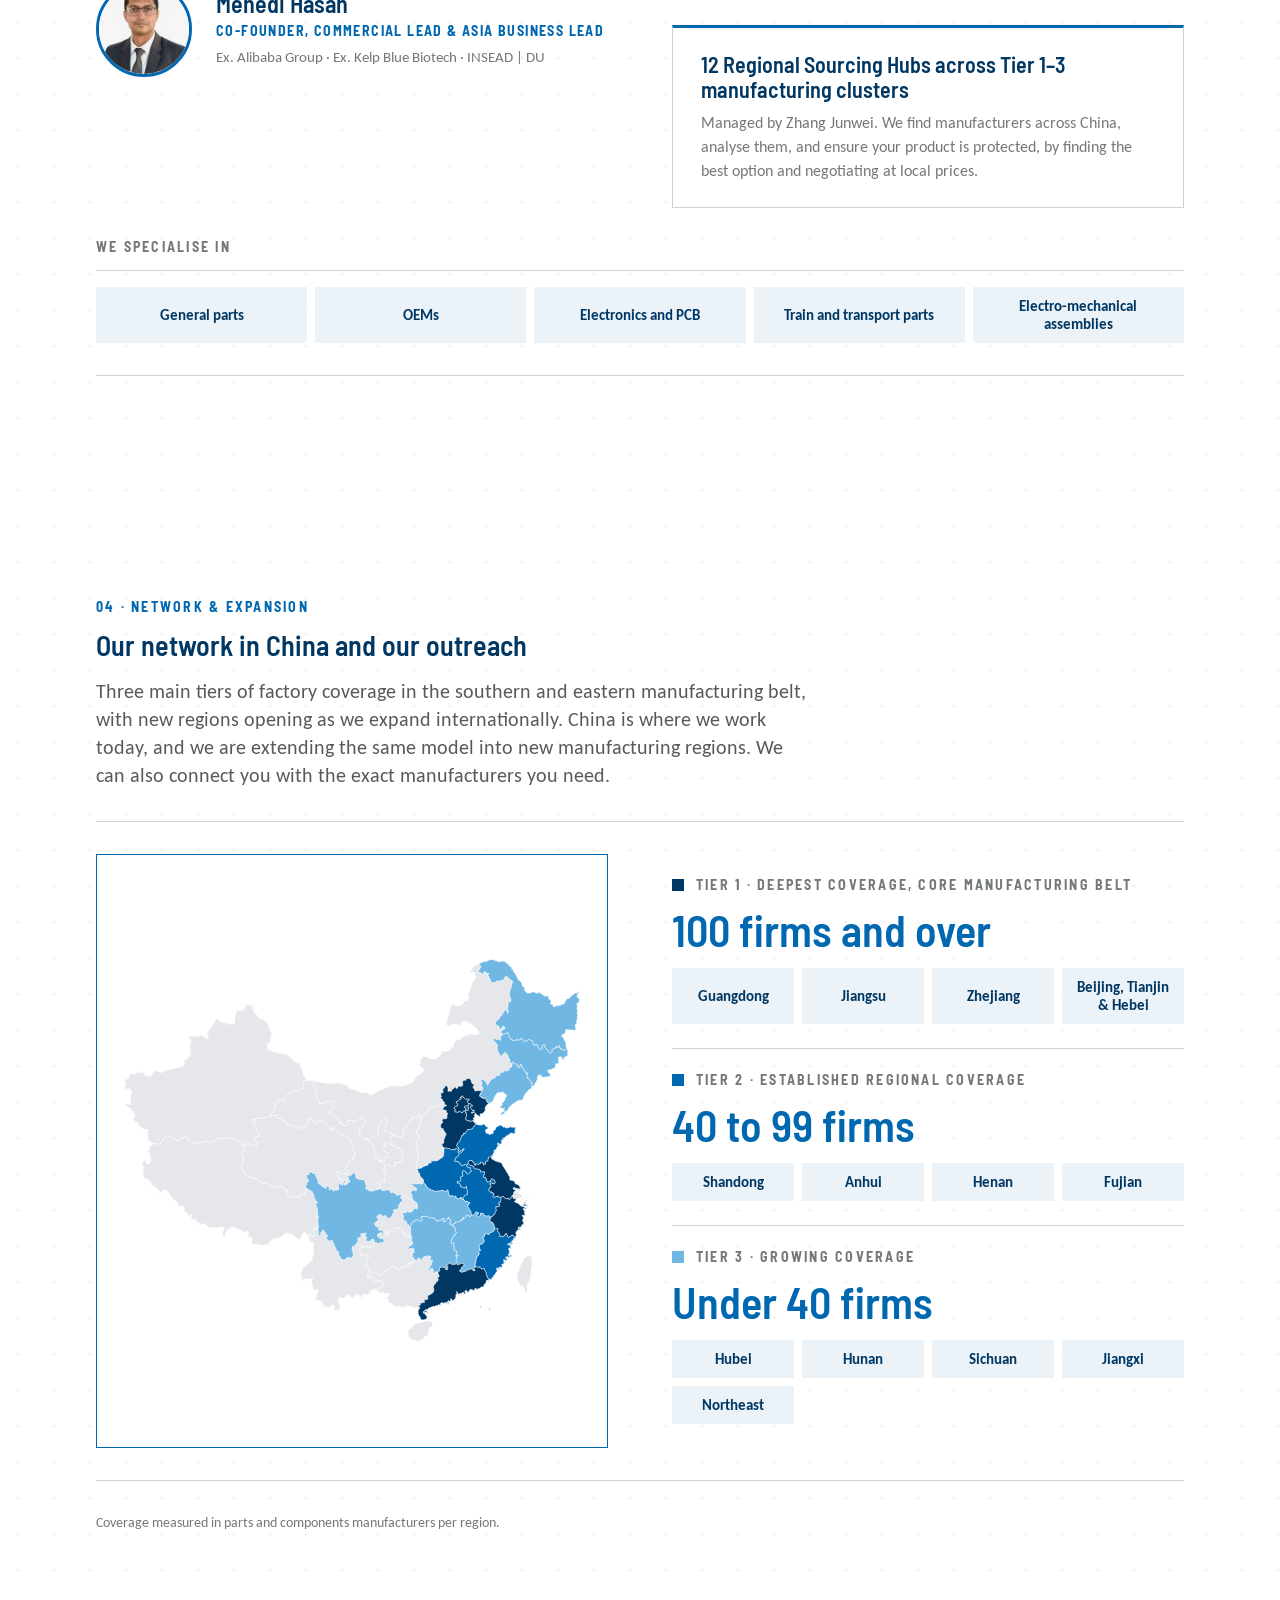
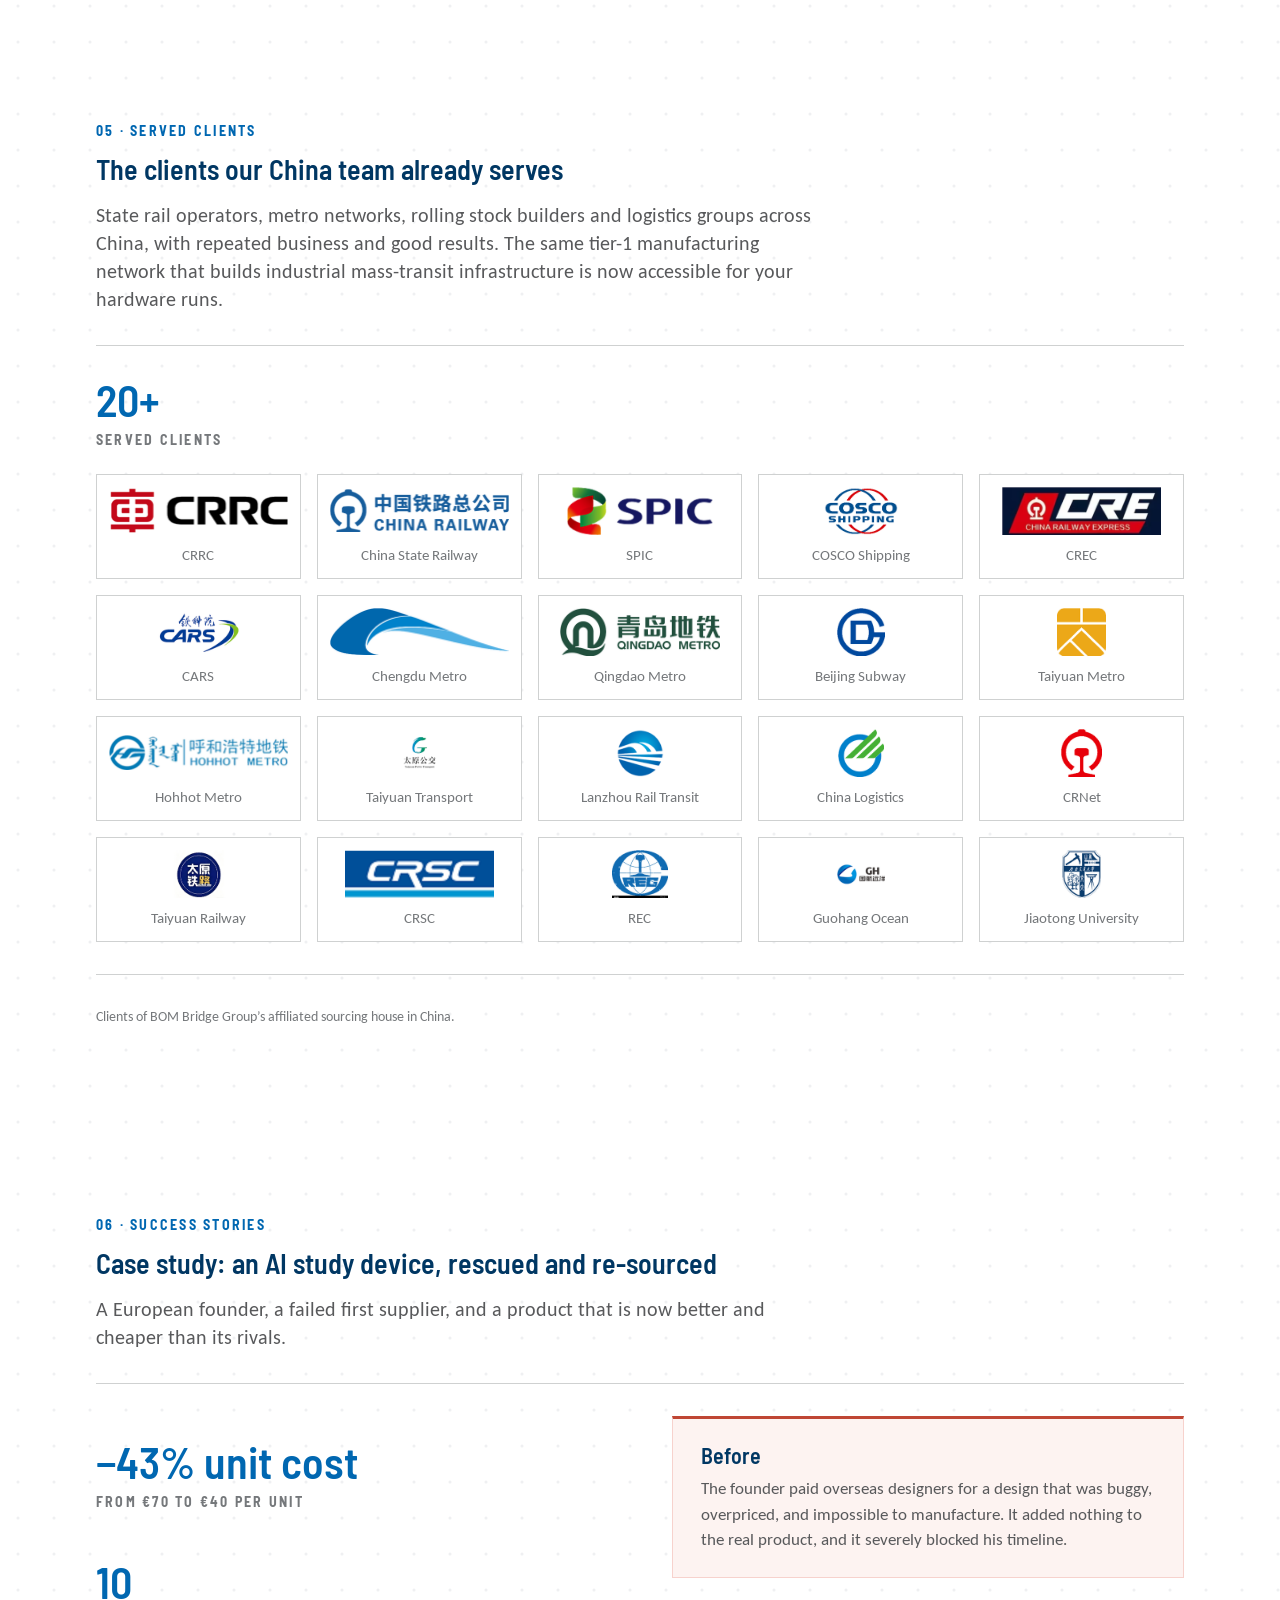
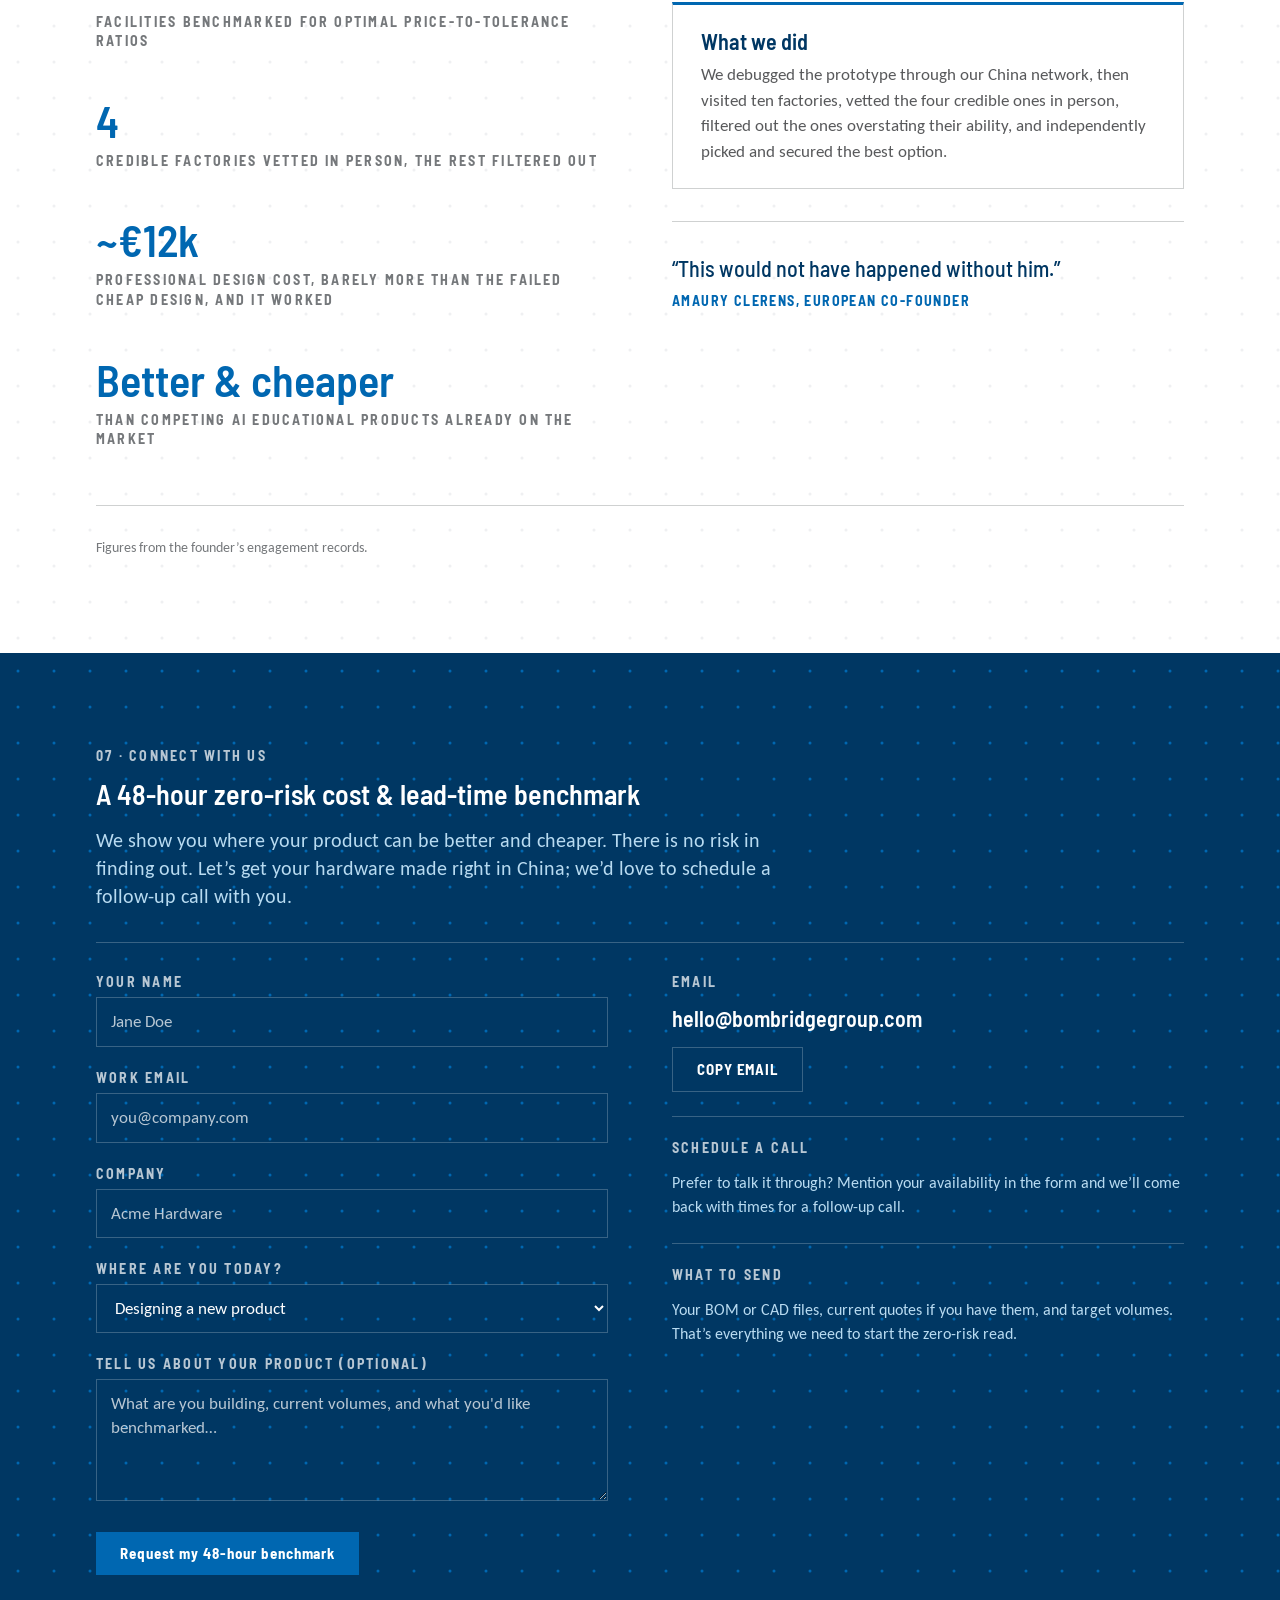
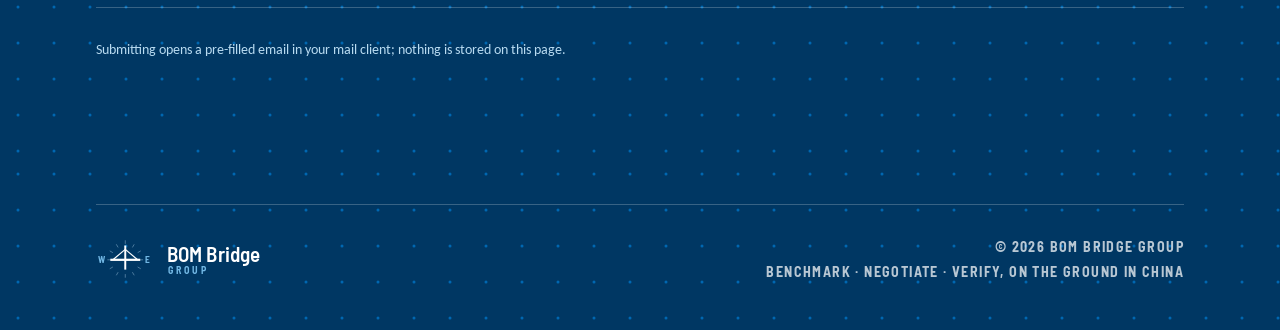
==== commit a0f9eac0: "Replace long dashes with commas, and redraw the network map Every em dash in the page copy, title, m" ====
--- a/index.html
+++ b/index.html
@@ -3,15 +3,15 @@
 <head>
 <meta charset="utf-8">
 <meta name="viewport" content="width=device-width, initial-scale=1">
-<title>BOM Bridge Group — Your hardware, made right in China</title>
-<meta name="description" content="BOM Bridge Group helps hardware founders benchmark, negotiate and verify manufacturing in China — a 48-hour zero-risk cost and lead-time benchmark, success-fee pricing, on-the-ground factory verification.">
+<title>BOM Bridge Group, Your hardware, made right in China</title>
+<meta name="description" content="BOM Bridge Group helps hardware founders benchmark, negotiate and verify manufacturing in China; a 48-hour zero-risk cost and lead-time benchmark, success-fee pricing, on-the-ground factory verification.">
 <meta name="theme-color" content="#003763">
 <link rel="canonical" href="https://bombridgegroup.com/">
 <link rel="icon" href="assets/logo/favicon.svg" type="image/svg+xml">
 
 <meta property="og:type" content="website">
 <meta property="og:site_name" content="BOM Bridge Group">
-<meta property="og:title" content="BOM Bridge Group — Your hardware, made right in China">
+<meta property="og:title" content="BOM Bridge Group, Your hardware, made right in China">
 <meta property="og:description" content="We benchmark real factories, negotiate in Mandarin, and verify quality on site. Submit your BOM for a 48-hour zero-risk benchmark.">
 <meta property="og:url" content="https://bombridgegroup.com/">
 <meta property="og:image" content="https://bombridgegroup.com/assets/og/og-image.png">
@@ -73,7 +73,7 @@
       <div class="hero-copy">
         <p class="hero-tagline">China sourcing · Benchmark · Negotiate · Verify</p>
         <h1 class="hero-title">Your hardware, made right in China.</h1>
-        <p class="lead">We help founders realise, source and cost-optimise their hardware on the ground in China — when you are designing a new generation, scaling volume, or stuck with the wrong supplier.</p>
+        <p class="lead">We help founders realise, source and cost-optimise their hardware on the ground in China, when you are designing a new generation, scaling volume, or stuck with the wrong supplier.</p>
         <div class="hero-ctas">
           <a class="btn" href="#connect">Get your 48-hour benchmark</a>
           <a class="btn btn--secondary" href="#how">See how we work</a>
@@ -94,7 +94,7 @@
   <div class="wrap">
     <p class="eyebrow">01 · The Problem</p>
     <h2>You are likely running into one of these problems</h2>
-    <p class="section-sub">We get you out of uncomfortable manufacturing situations — with local expertise, local language, and better connections to find the right manufacturer for your product. Select the one you recognise.</p>
+    <p class="section-sub">We get you out of uncomfortable manufacturing situations, with local expertise, local language, and better connections to find the right manufacturer for your product. Select the one you recognise.</p>
     <hr class="rule">
     <div class="grid-3">
       <div class="card prob-card">
@@ -120,7 +120,7 @@
         <div class="prob-body" id="prob-2" hidden>
           <ul class="bullets bullets--red">
             <li>The factory you are currently using often cannot carry you to real volume.</li>
-            <li>Suppliers overstate capacity and quality — some are traders posing as factories.</li>
+            <li>Suppliers overstate capacity and quality; some are traders posing as factories.</li>
             <li>Switching at volume without a vetted backup puts your continuity at risk, and your IP, designs and tooling sit in your supplier’s hands.</li>
           </ul>
           <hr class="rule">
@@ -135,7 +135,7 @@
         <button class="prob-toggle" aria-expanded="false" aria-controls="prob-3">＋ EXPAND</button>
         <div class="prob-body" id="prob-3" hidden>
           <ul class="bullets bullets--red">
-            <li>Are you overpaying, chasing quality, or stuck with an inadequate contract — or a trader posing as a factory?</li>
+            <li>Are you overpaying, chasing quality, or stuck with an inadequate contract, or a trader posing as a factory?</li>
             <li>You suspect you are being scammed, but cannot prove it from Europe.</li>
             <li>Chasing quality from a distance is unreliable, takes weeks, requires flights and local connections.</li>
           </ul>
@@ -155,12 +155,12 @@
   <div class="wrap">
     <p class="eyebrow">02 · How We Work</p>
     <h2>We help you find and make the best deal in China</h2>
-    <p class="section-sub">BOM Bridge Group is a China sourcing service built on an established sourcing house on the ground. We benchmark, negotiate and verify at the factory, then hand back a clear decision — with your preferences prioritised and flexible pricing based on your needs, success-fee based or upfront.</p>
+    <p class="section-sub">BOM Bridge Group is a China sourcing service built on an established sourcing house on the ground. We benchmark, negotiate and verify at the factory, then hand back a clear decision, with your preferences prioritised and flexible pricing based on your needs, success-fee based or upfront.</p>
     <hr class="rule">
     <div class="grid-2">
       <div class="steps" aria-label="Our six-step method">
         <div class="step"><div class="step-key">A</div><div><h3>We benchmark real factories</h3><p>Your current quotes are tested against the wider market, so you know where you stand.</p></div></div>
-        <div class="step"><div class="step-key">B</div><div><h3>We negotiate in Mandarin</h3><p>Terms are secured face to face at the factory, not over email — by a local speaker with your objectives.</p></div></div>
+        <div class="step"><div class="step-key">B</div><div><h3>We negotiate in Mandarin</h3><p>Terms are secured face to face at the factory, not over email, by a local speaker with your objectives.</p></div></div>
         <div class="step"><div class="step-key">C</div><div><h3>We verify quality on site</h3><p>Capacity, quality and continuity are checked in person, filtering out traders posing as factories.</p></div></div>
         <div class="step"><div class="step-key">D</div><div><h3>We cut BOM and landed cost</h3><p>We lower production costs without cutting corners in quality.</p></div></div>
         <div class="step"><div class="step-key">E</div><div><h3>We protect IP and continuity</h3><p>Your design is guarded, with a backup supplier lined up and ready.</p></div></div>
@@ -240,7 +240,7 @@
         </div>
         <div class="card" style="margin-top:24px">
           <h3>12 Regional Sourcing Hubs across Tier 1–3 manufacturing clusters</h3>
-          <p style="margin-top:8px;color:var(--ink-soft);font-size:16px">Managed by Zhang Junwei. We find manufacturers across China, analyse them, and ensure your product is protected — by finding the best option and negotiating at local prices.</p>
+          <p style="margin-top:8px;color:var(--ink-soft);font-size:16px">Managed by Zhang Junwei. We find manufacturers across China, analyse them, and ensure your product is protected, by finding the best option and negotiating at local prices.</p>
         </div>
       </div>
     </div>
@@ -265,11 +265,11 @@
     <hr class="rule">
     <div class="grid-2">
       <figure class="map-frame">
-        <img src="assets/imagery/map-china-tiers.png" alt="Map of China with network coverage provinces shaded in blue, deepest in Guangdong and the Yangtze delta" width="1600" height="1355" loading="lazy">
+        <img src="assets/imagery/map-china-tiers.svg" alt="Map of China with the network's provinces shaded by coverage tier: Tier 1 navy, Tier 2 blue, Tier 3 light blue" width="812" height="685" loading="lazy">
       </figure>
       <div>
         <div class="tier">
-          <div class="tier-head"><span class="tier-swatch" style="background:#003763"></span><span class="tier-label">Tier 1 · Deepest coverage — core manufacturing belt</span></div>
+          <div class="tier-head"><span class="tier-swatch" style="background:#003763"></span><span class="tier-label">Tier 1 · Deepest coverage, core manufacturing belt</span></div>
           <p class="figure">100 firms and over</p>
           <div class="chip-row">
             <span class="chip">Guangdong</span><span class="chip">Jiangsu</span><span class="chip">Zhejiang</span><span class="chip">Beijing, Tianjin &amp; Hebei</span>
@@ -301,7 +301,7 @@
   <div class="wrap">
     <p class="eyebrow">05 · Served Clients</p>
     <h2>The clients our China team already serves</h2>
-    <p class="section-sub">State rail operators, metro networks, rolling stock builders and logistics groups across China — with repeated business and good results. The same tier-1 manufacturing network that builds industrial mass-transit infrastructure is now accessible for your hardware runs.</p>
+    <p class="section-sub">State rail operators, metro networks, rolling stock builders and logistics groups across China, with repeated business and good results. The same tier-1 manufacturing network that builds industrial mass-transit infrastructure is now accessible for your hardware runs.</p>
     <hr class="rule">
     <div class="stat" style="padding-top:0">
       <p class="figure">20+<span class="figure-label" style="display:block">Served clients</span></p>
@@ -349,10 +349,10 @@
           <p class="figure">10<span class="figure-label" style="display:block">Facilities benchmarked for optimal price-to-tolerance ratios</span></p>
         </div>
         <div class="stat">
-          <p class="figure">4<span class="figure-label" style="display:block">Credible factories vetted in person — the rest filtered out</span></p>
+          <p class="figure">4<span class="figure-label" style="display:block">Credible factories vetted in person, the rest filtered out</span></p>
         </div>
         <div class="stat">
-          <p class="figure">~€12k<span class="figure-label" style="display:block">Professional design cost — barely more than the failed cheap design, and it worked</span></p>
+          <p class="figure">~€12k<span class="figure-label" style="display:block">Professional design cost, barely more than the failed cheap design, and it worked</span></p>
         </div>
         <div class="stat">
           <p class="figure">Better &amp; cheaper<span class="figure-label" style="display:block">Than competing AI educational products already on the market</span></p>
@@ -383,7 +383,7 @@
   <div class="wrap">
     <p class="eyebrow">07 · Connect With Us</p>
     <h2>A 48-hour zero-risk cost &amp; lead-time benchmark</h2>
-    <p class="section-sub">We show you where your product can be better and cheaper. There is no risk in finding out. Let’s get your hardware made right in China — we’d love to schedule a follow-up call with you.</p>
+    <p class="section-sub">We show you where your product can be better and cheaper. There is no risk in finding out. Let’s get your hardware made right in China; we’d love to schedule a follow-up call with you.</p>
     <hr class="rule">
     <div class="grid-2">
       <form class="form-grid" id="connectForm" novalidate>
@@ -421,7 +421,7 @@
       </div>
     </div>
     <hr class="rule">
-    <p class="footnote">Submitting opens a pre-filled email in your mail client — nothing is stored on this page.</p>
+    <p class="footnote">Submitting opens a pre-filled email in your mail client; nothing is stored on this page.</p>
   </div>
 </section>
 
@@ -448,7 +448,7 @@
       </div>
       <div class="footer-labels">
         <span>© 2026 BOM Bridge Group</span>
-        <span>Benchmark · Negotiate · Verify — On the ground in China</span>
+        <span>Benchmark · Negotiate · Verify, On the ground in China</span>
       </div>
     </div>
   </div>
--- a/css/main.css
+++ b/css/main.css
@@ -8,7 +8,7 @@
 
 body {
   margin:0;
-  background:var(--paper);
+  background:var(--paper) url('../assets/backgrounds/dots-light.svg');
   color:var(--ink);
   font:400 17px/1.5 var(--font-body);
 }
@@ -48,7 +48,8 @@
 .wrap { max-width:var(--wrap); margin:0 auto; padding:0 var(--gutter); }
 
 .section { padding:var(--s7) 0; }
-.section--light { background:var(--paper) url('../assets/backgrounds/dots-light.svg'); }
+/* light sections show the page-wide dots on body, so the pattern runs unbroken from top to bottom */
+.section--light { background:none; }
 .section--dark {
   background:var(--navy) url('../assets/backgrounds/dots-navy.svg');
   color:#FFFFFF;
@@ -131,6 +132,8 @@
   background:var(--blue-tint); color:var(--navy);
   font:700 15px/1.2 var(--font-body);
   padding:10px 14px; text-align:center;
+  /* chips share a row height when a neighbour wraps, so centre the text vertically */
+  display:flex; align-items:center; justify-content:center;
 }
 .chip-row { display:grid; gap:var(--s1); }
 .chip-row--5 { grid-template-columns:repeat(5, minmax(0,1fr)); }
@@ -274,7 +277,9 @@
 .model-step h4 { font-size:20px; line-height:1.2; }
 .model-step p { font-size:16px; color:var(--ink-soft); margin-top:6px; }
 
-.map-frame { border:1px solid var(--blue); padding:24px; background:#FFFFFF; margin:0; }
+.map-frame { border:1px solid var(--blue); padding:24px; background:#FFFFFF; margin:0;
+  /* the frame stretches to the tier column's height, so centre the map inside it */
+  display:flex; align-items:center; }
 .map-frame img { width:100%; height:auto; display:block; }
 
 .tier { padding:var(--s3) 0; }
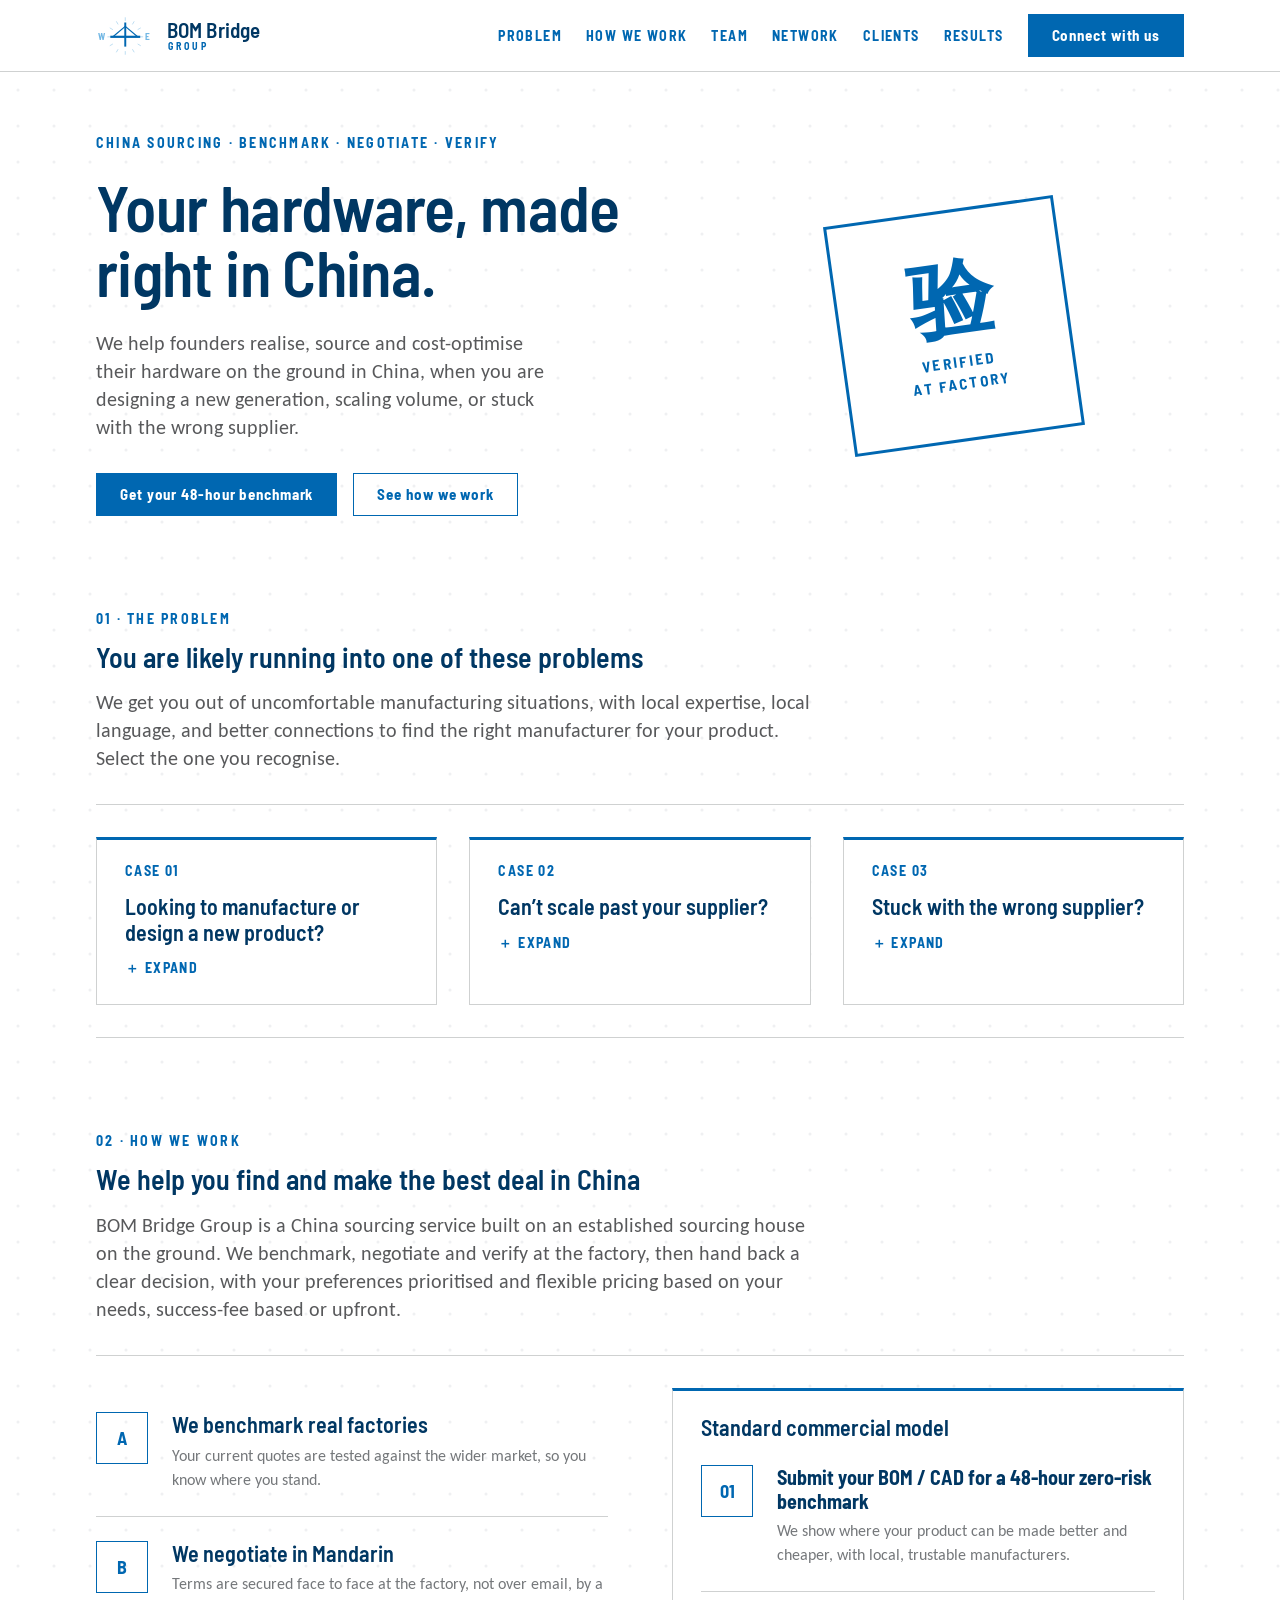
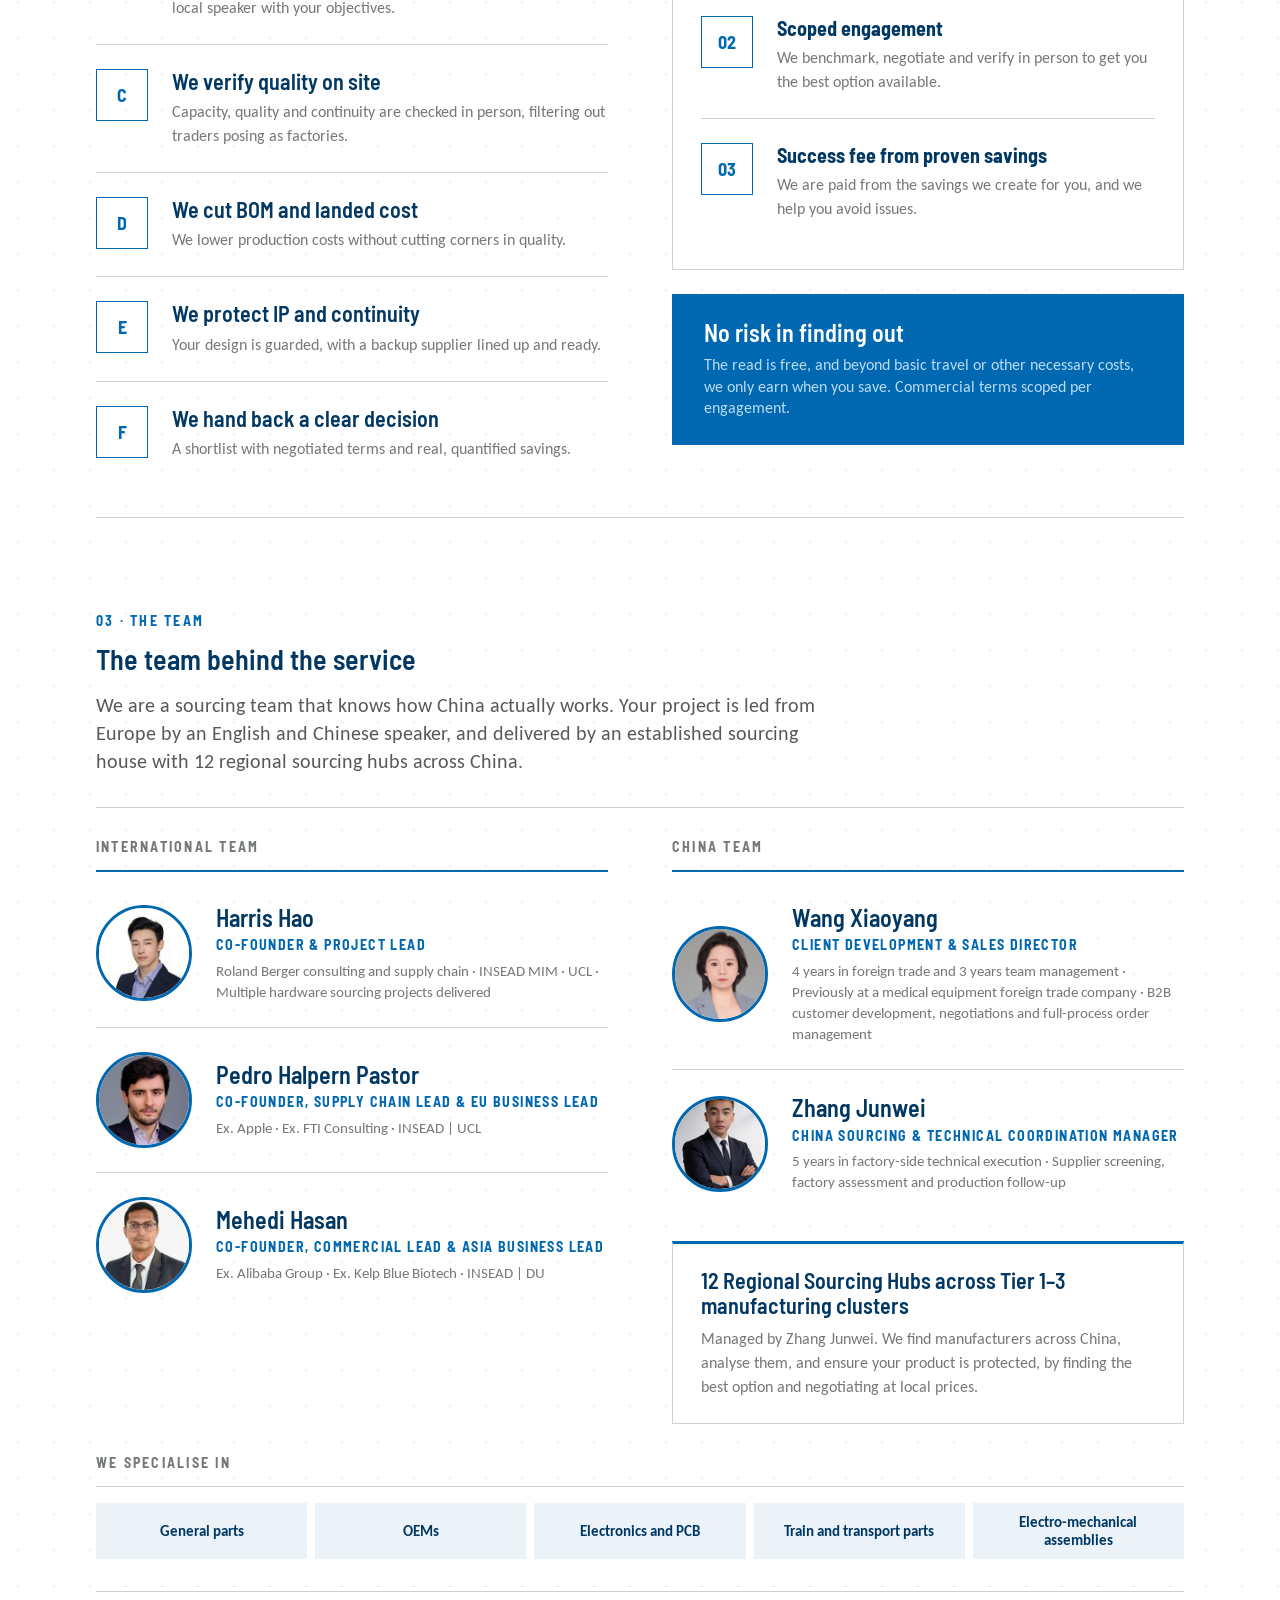
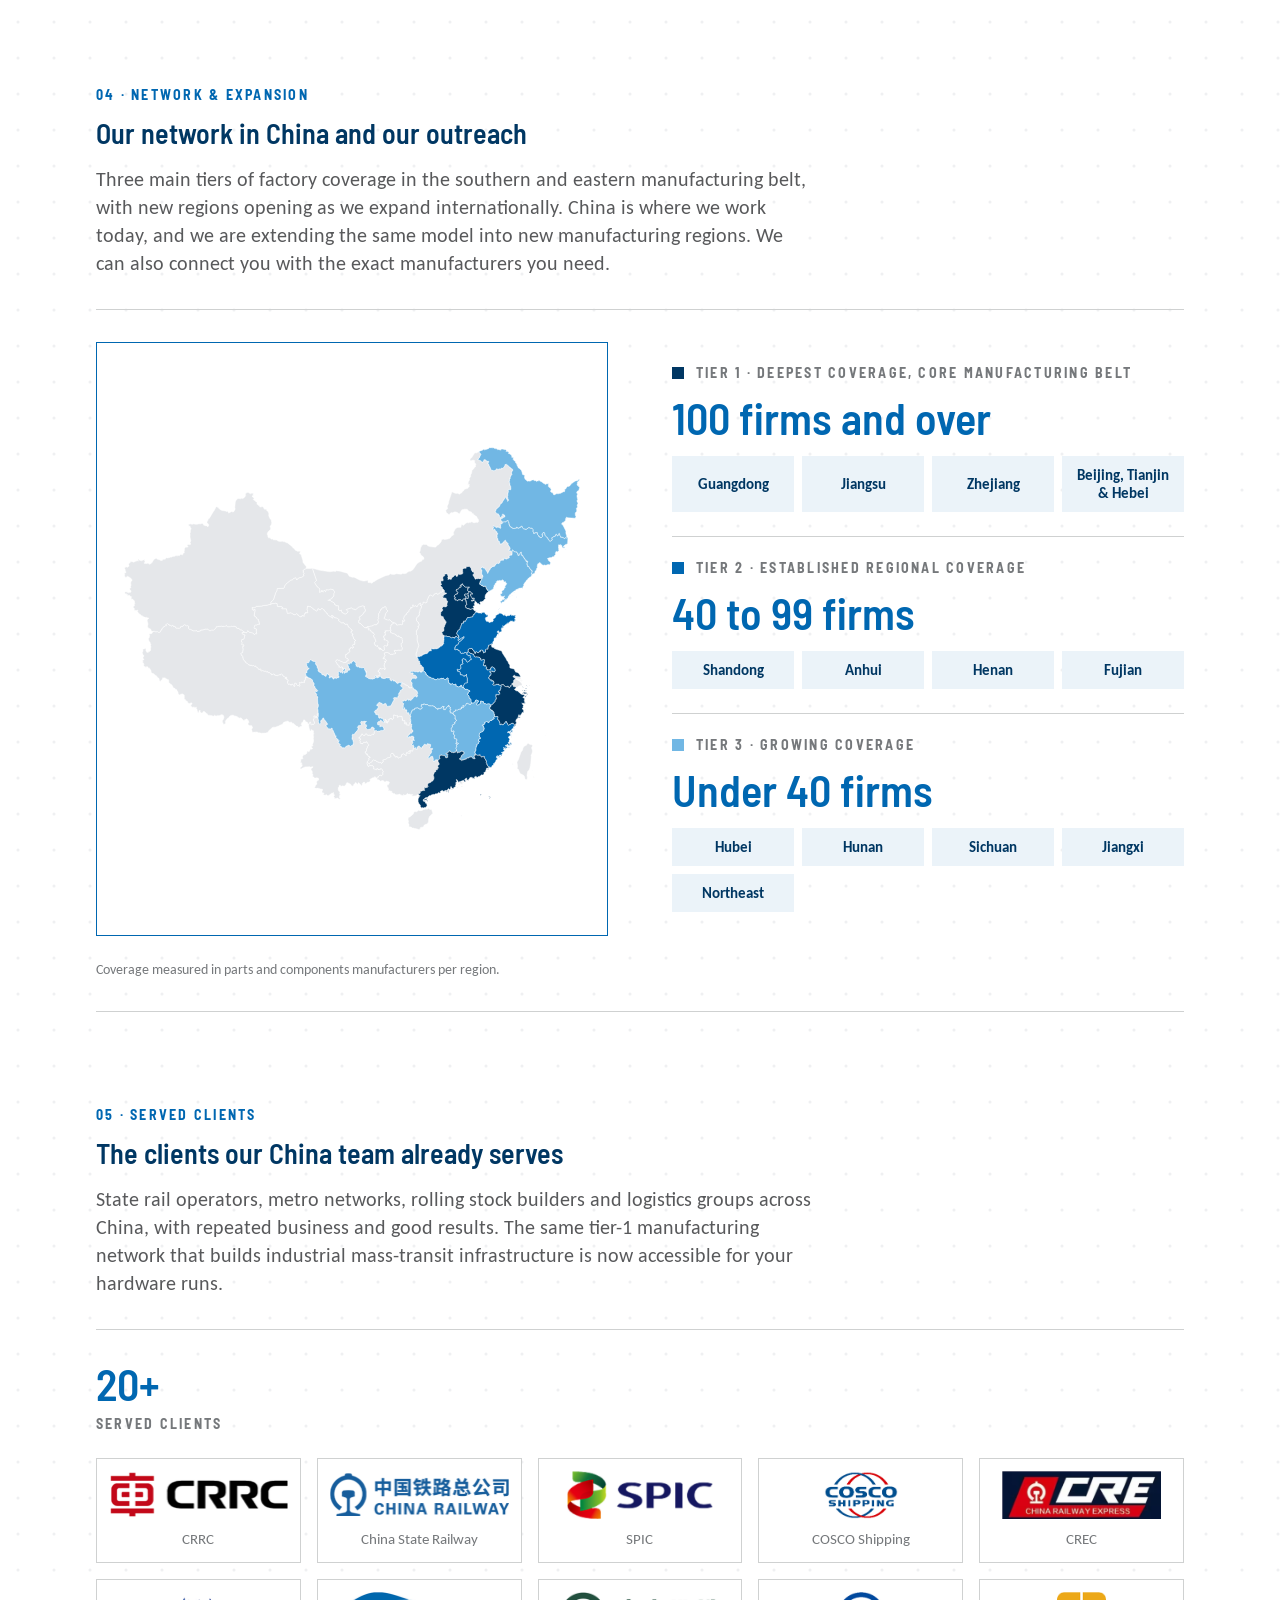
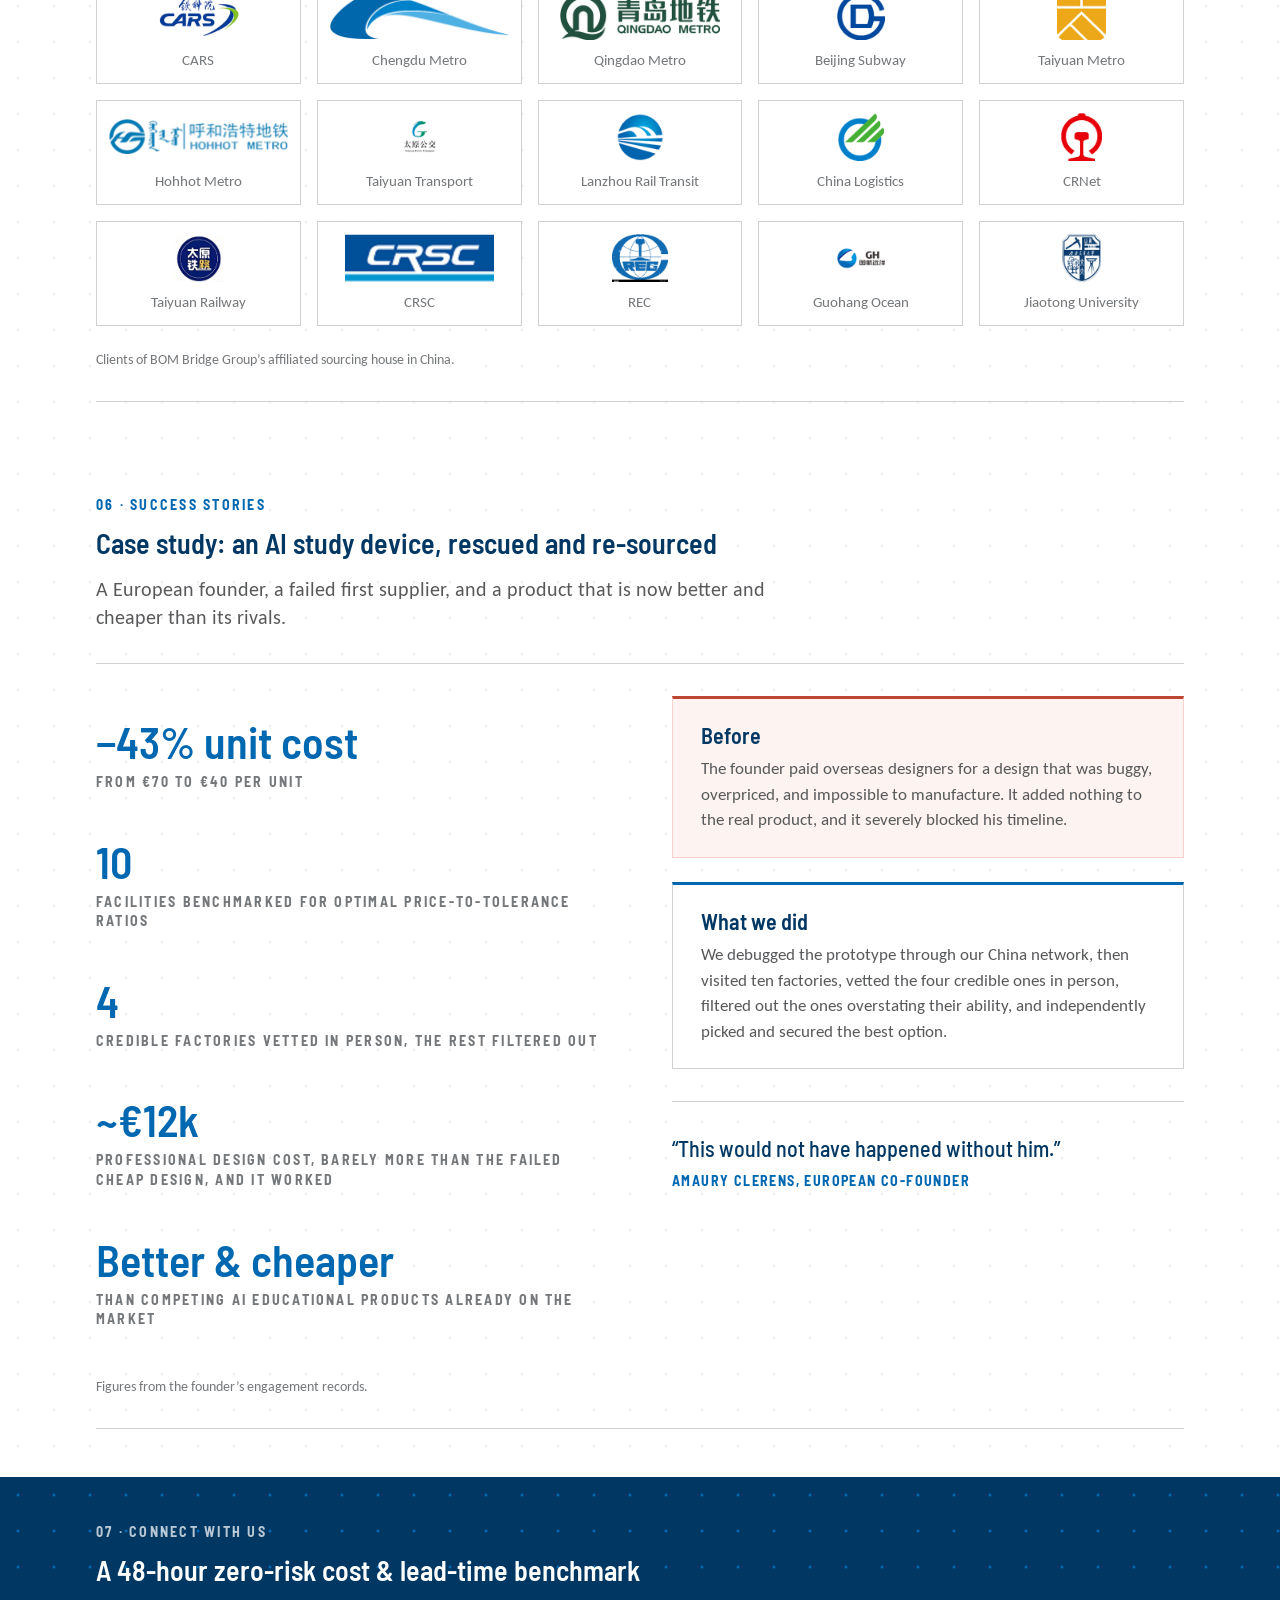
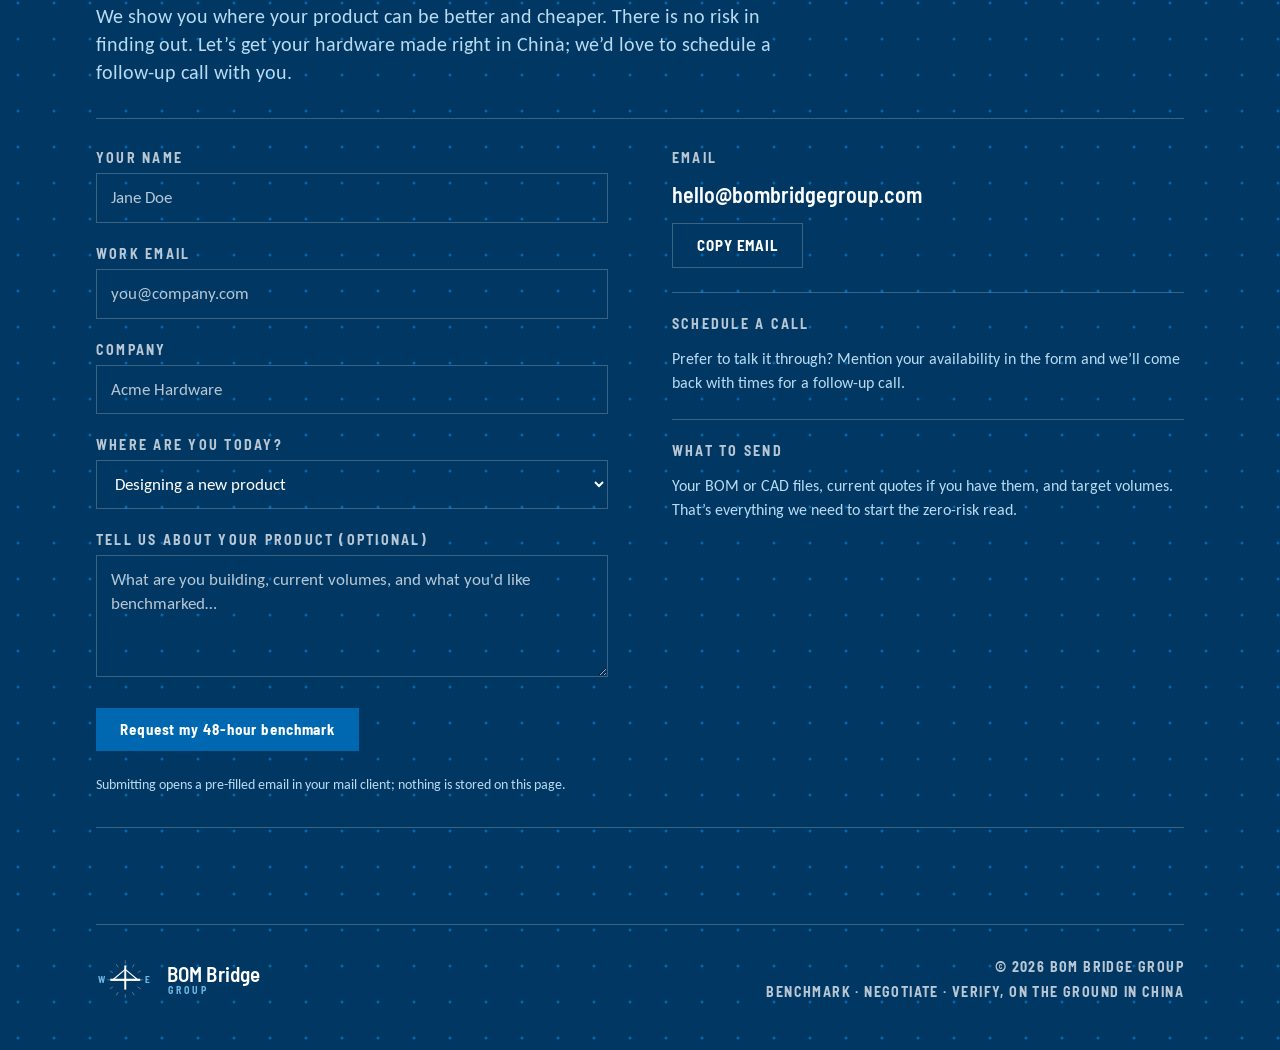
==== commit 1f1776d7: "Tighten and standardise section spacing; keep footnotes inside sections Sections had 96px padding on" ====
--- a/index.html
+++ b/index.html
@@ -291,8 +291,8 @@
         </div>
       </div>
     </div>
-    <hr class="rule">
     <p class="footnote">Coverage measured in parts and components manufacturers per region.</p>
+    <hr class="rule">
   </div>
 </section>
 
@@ -328,8 +328,8 @@
       <figure class="logo-tile"><img src="assets/clients/guohang-ocean.png" alt="Guohang Ocean logo" loading="lazy"><figcaption>Guohang Ocean</figcaption></figure>
       <figure class="logo-tile"><img src="assets/clients/jiaotong-university.png" alt="Jiaotong University logo" loading="lazy"><figcaption>Jiaotong University</figcaption></figure>
     </div>
-    <hr class="rule">
     <p class="footnote">Clients of BOM Bridge Group’s affiliated sourcing house in China.</p>
+    <hr class="rule">
   </div>
 </section>
 
@@ -373,8 +373,8 @@
         </blockquote>
       </div>
     </div>
-    <hr class="rule">
     <p class="footnote">Figures from the founder’s engagement records.</p>
+    <hr class="rule">
   </div>
 </section>
 
@@ -420,8 +420,8 @@
         </div>
       </div>
     </div>
-    <hr class="rule">
     <p class="footnote">Submitting opens a pre-filled email in your mail client; nothing is stored on this page.</p>
+    <hr class="rule">
   </div>
 </section>
 
--- a/css/main.css
+++ b/css/main.css
@@ -47,7 +47,9 @@
 
 .wrap { max-width:var(--wrap); margin:0 auto; padding:0 var(--gutter); }
 
-.section { padding:var(--s7) 0; }
+.section { padding:var(--s5) 0; }
+/* the closing rule is the section's last element; no extra space below it, so every gap is the same 96px */
+.wrap > .rule:last-child { margin-bottom:0; }
 /* light sections show the page-wide dots on body, so the pattern runs unbroken from top to bottom */
 .section--light { background:none; }
 .section--dark {
@@ -64,7 +66,7 @@
 
 .rule { border:0; border-top:1px solid var(--line); margin:var(--s4) 0; flex:none; }
 
-.footnote { font-size:14px; line-height:1.4; color:var(--ink-soft); margin:0; }
+.footnote { font-size:14px; line-height:1.4; color:var(--ink-soft); margin:var(--s3) 0 0; }
 
 /* ---------- Header ---------- */
 
@@ -222,7 +224,7 @@
 
 /* ---------- Hero ---------- */
 
-.hero { padding:var(--s7) 0; }
+.hero { padding:var(--s6) 0 var(--s5); }
 .hero-grid {
   display:grid; grid-template-columns:1.1fr 0.9fr;
   gap:var(--s6); align-items:center;
@@ -385,7 +387,8 @@
   :root { --gutter:24px; }
   .hero-title { font-size:40px; }
   h2 { font-size:24px; }
-  .section { padding:var(--s6) 0; }
+  .section { padding:40px 0; }
+  .hero { padding:40px 0 32px; }
   .clients-grid { grid-template-columns:repeat(2, minmax(0,1fr)); }
   .chip-row--5 { grid-template-columns:repeat(2, minmax(0,1fr)); }
   .stamp { width:168px; height:168px; }
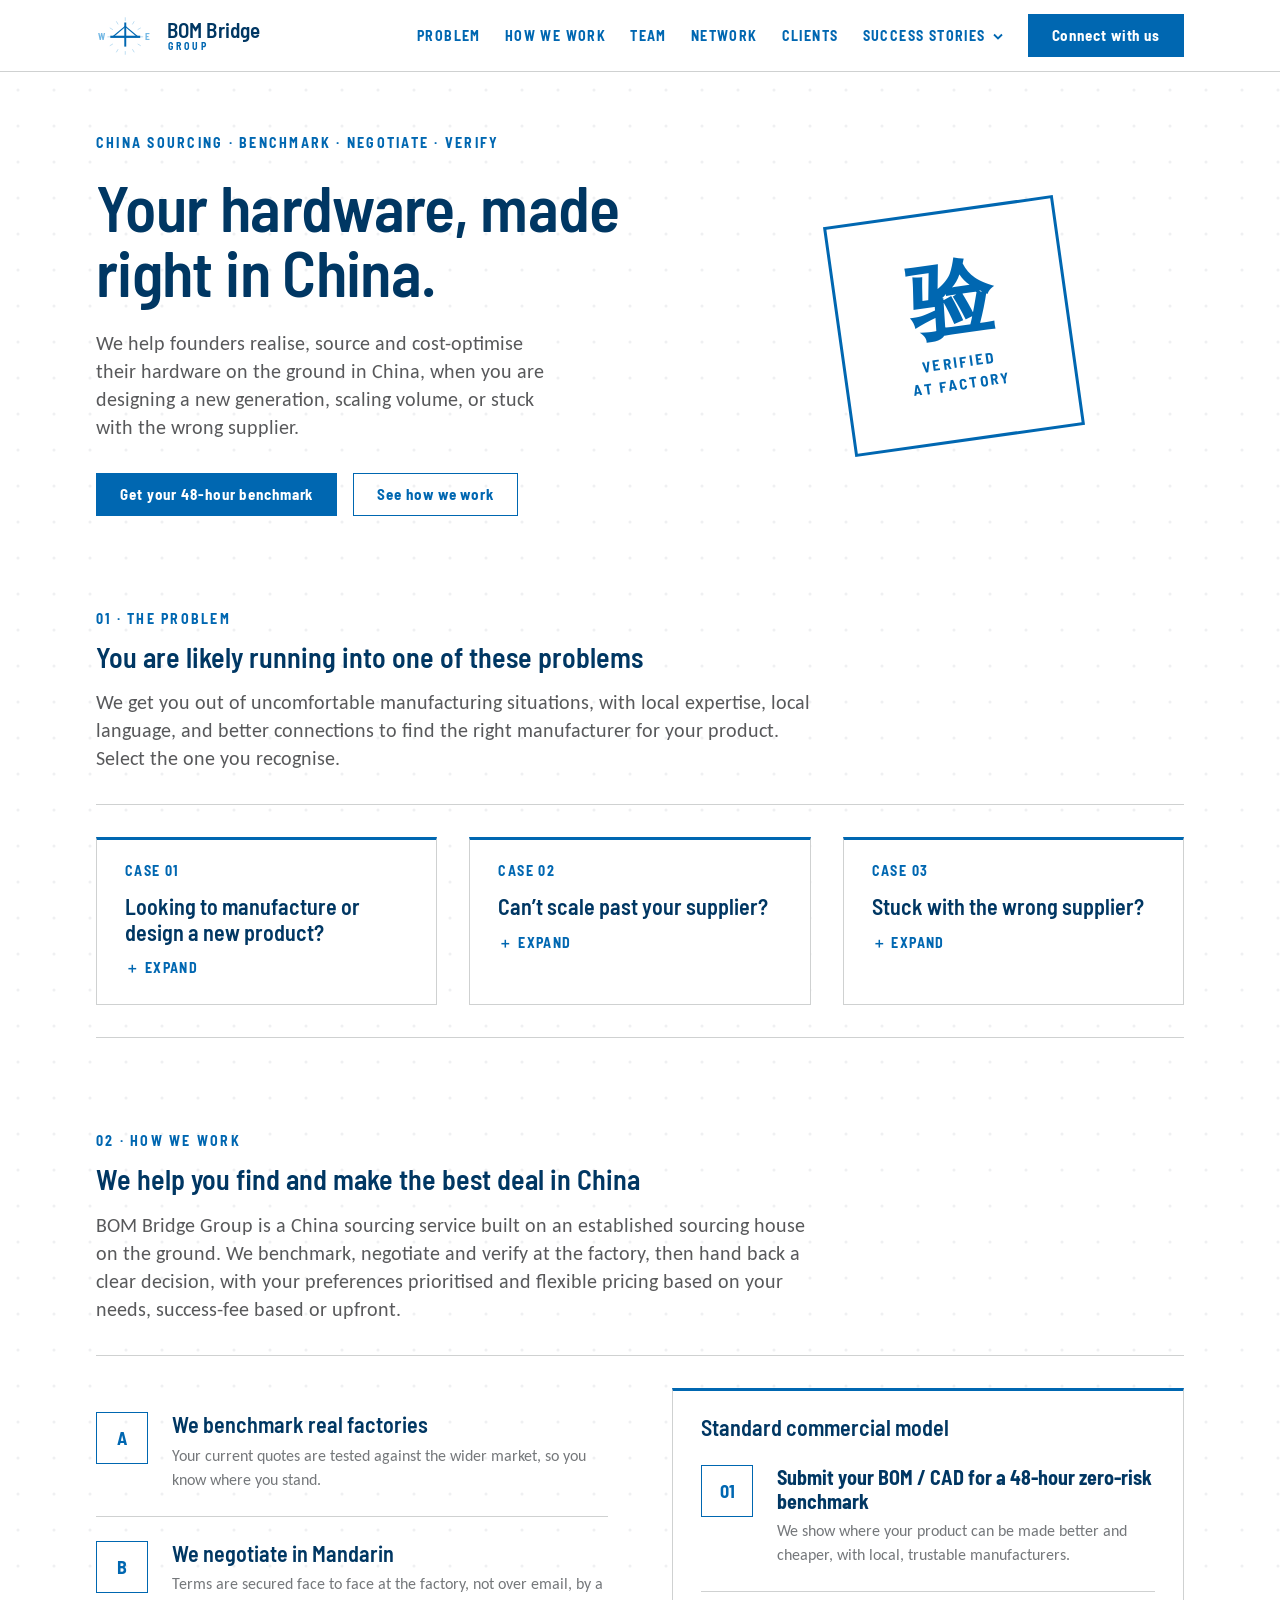
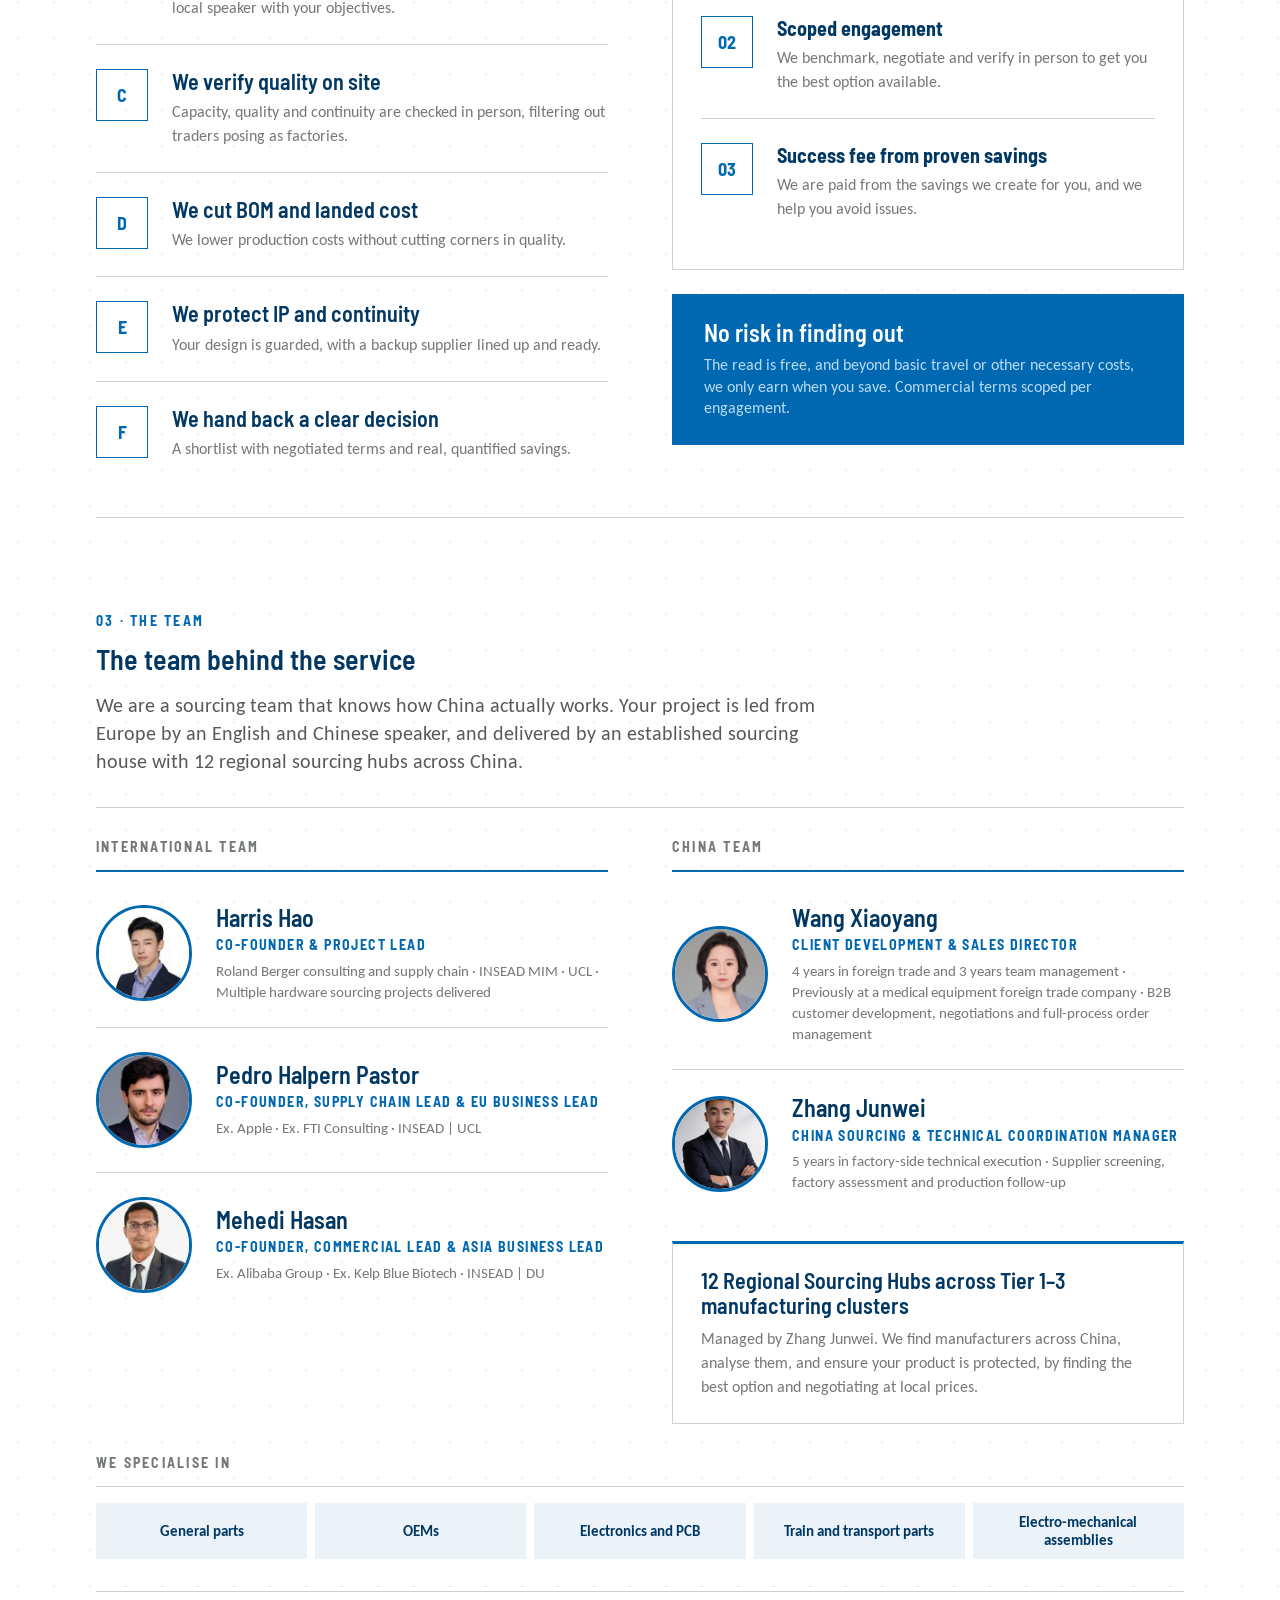
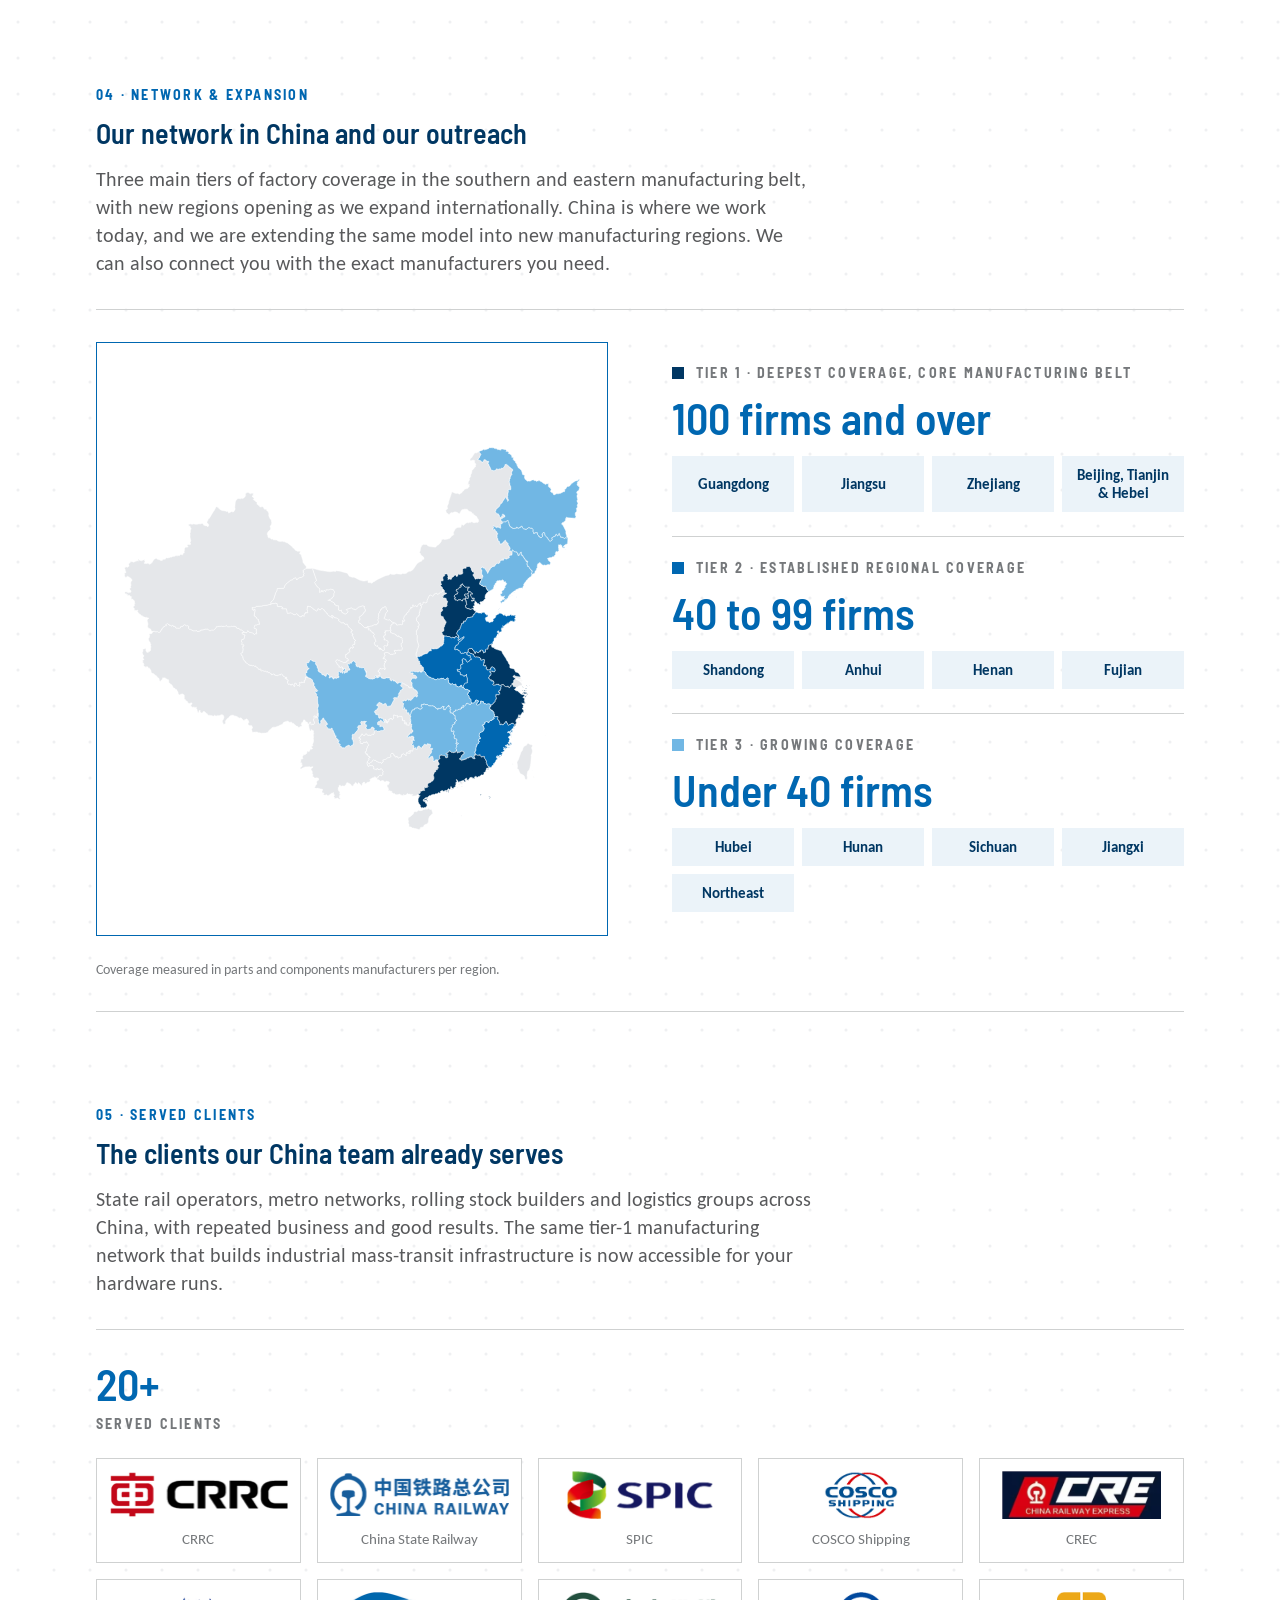
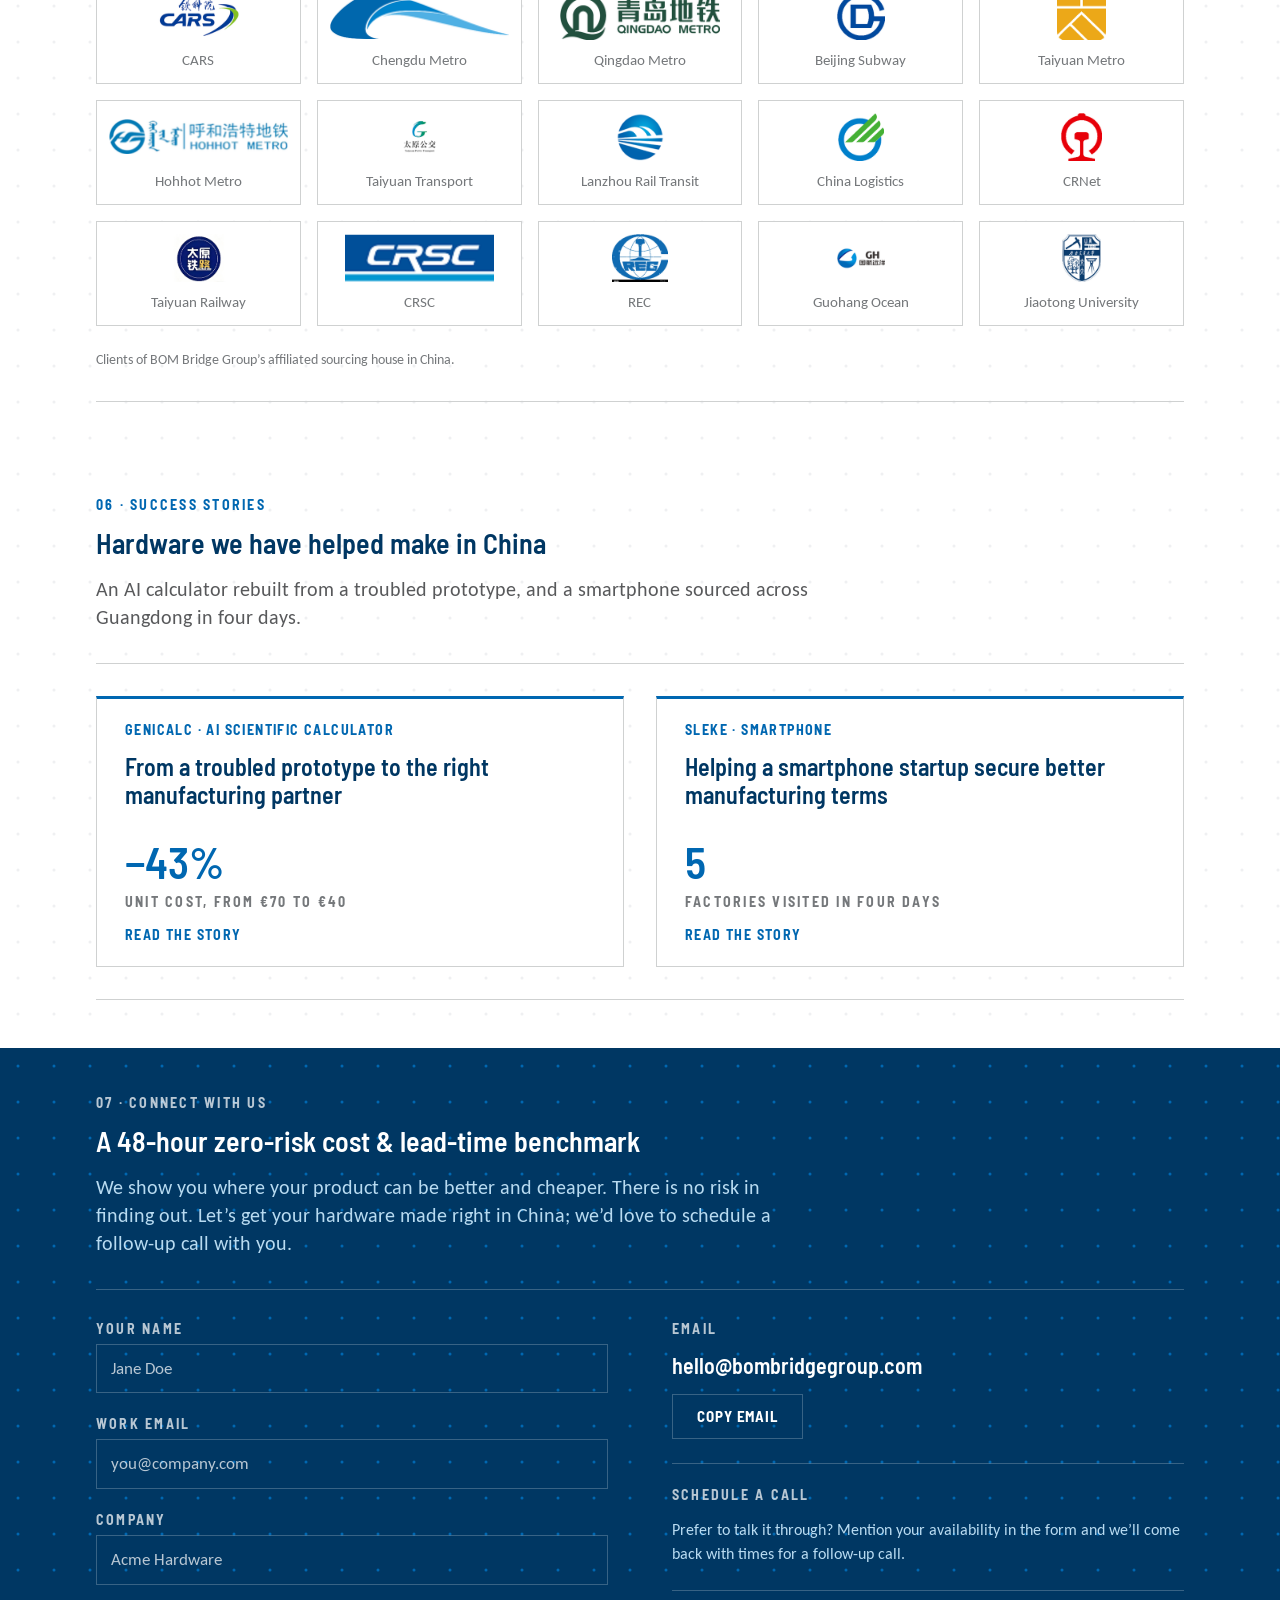
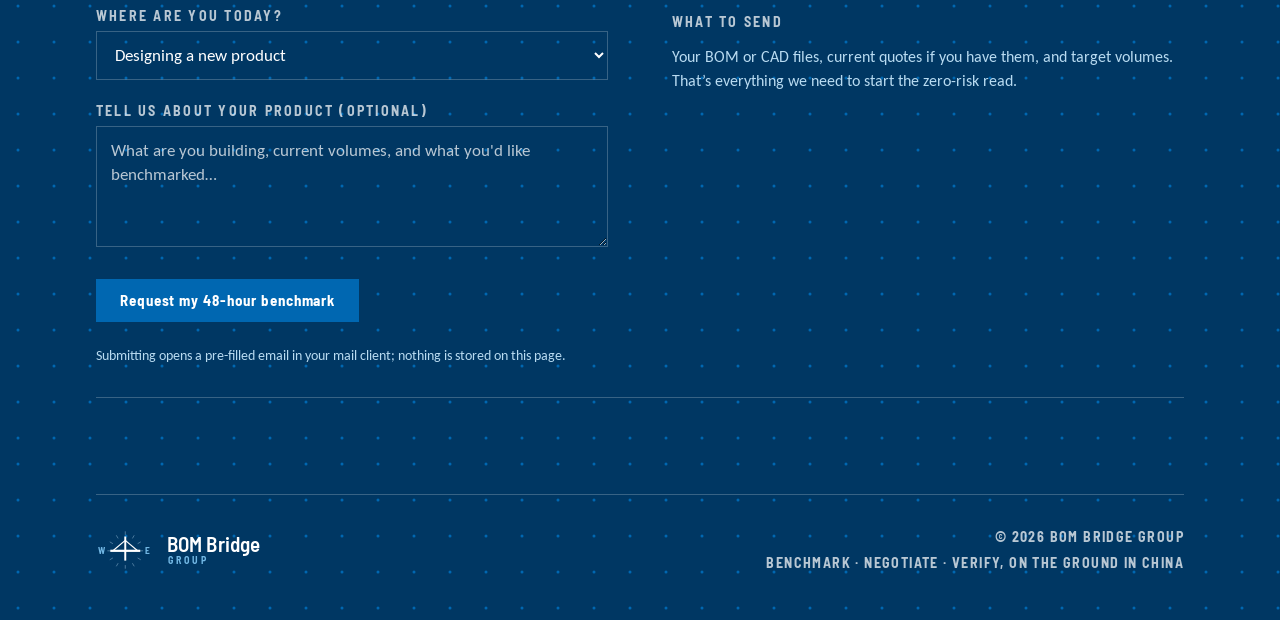
==== commit 74b77a2b: "Add Success stories section with GeniCalc and SLEKE stories Header dropdown replaces the Results lin" ====
--- a/index.html
+++ b/index.html
@@ -58,7 +58,16 @@
       <a href="#team">Team</a>
       <a href="#network">Network</a>
       <a href="#clients">Clients</a>
-      <a href="#case">Results</a>
+      <div class="nav-dd">
+        <button class="nav-dd-toggle" type="button" aria-expanded="false" aria-controls="nav-stories">Success stories
+          <svg width="12" height="12" viewBox="0 0 12 12" aria-hidden="true"><path d="M2 4.5 L6 8.5 L10 4.5" fill="none" stroke="currentColor" stroke-width="1.8"/></svg>
+        </button>
+        <div class="nav-dd-panel" id="nav-stories" hidden>
+          <a href="success-stories/genicalc/">GeniCalc, AI calculator</a>
+          <a href="success-stories/sleke/">SLEKE, smartphone</a>
+          <a href="success-stories/">All success stories</a>
+        </div>
+      </div>
       <a class="btn" href="#connect">Connect with us</a>
     </nav>
   </div>
@@ -337,43 +346,23 @@
 <section id="case" class="section">
   <div class="wrap">
     <p class="eyebrow">06 · Success Stories</p>
-    <h2>Case study: an AI study device, rescued and re-sourced</h2>
-    <p class="section-sub">A European founder, a failed first supplier, and a product that is now better and cheaper than its rivals.</p>
-    <hr class="rule">
-    <div class="grid-2">
-      <div>
-        <div class="stat">
-          <p class="figure">−43% unit cost<span class="figure-label" style="display:block">From €70 to €40 per unit</span></p>
-        </div>
-        <div class="stat">
-          <p class="figure">10<span class="figure-label" style="display:block">Facilities benchmarked for optimal price-to-tolerance ratios</span></p>
-        </div>
-        <div class="stat">
-          <p class="figure">4<span class="figure-label" style="display:block">Credible factories vetted in person, the rest filtered out</span></p>
-        </div>
-        <div class="stat">
-          <p class="figure">~€12k<span class="figure-label" style="display:block">Professional design cost, barely more than the failed cheap design, and it worked</span></p>
-        </div>
-        <div class="stat">
-          <p class="figure">Better &amp; cheaper<span class="figure-label" style="display:block">Than competing AI educational products already on the market</span></p>
-        </div>
-      </div>
-      <div>
-        <div class="card card--red">
-          <h3>Before</h3>
-          <p style="margin-top:8px">The founder paid overseas designers for a design that was buggy, overpriced, and impossible to manufacture. It added nothing to the real product, and it severely blocked his timeline.</p>
-        </div>
-        <div class="card" style="margin-top:24px">
-          <h3>What we did</h3>
-          <p style="margin-top:8px">We debugged the prototype through our China network, then visited ten factories, vetted the four credible ones in person, filtered out the ones overstating their ability, and independently picked and secured the best option.</p>
-        </div>
-        <hr class="rule" style="margin:32px 0">
-        <blockquote class="quote quote--closer" style="margin:0">“This would not have happened without him.”
-          <span class="quote-attr">Amaury Clerens, European co-founder</span>
-        </blockquote>
-      </div>
-    </div>
-    <p class="footnote">Figures from the founder’s engagement records.</p>
+    <h2>Hardware we have helped make in China</h2>
+    <p class="section-sub">An AI calculator rebuilt from a troubled prototype, and a smartphone sourced across Guangdong in four days.</p>
+    <hr class="rule">
+    <div class="story-cards">
+      <a class="card story-card" href="success-stories/genicalc/">
+        <p class="case-label">GeniCalc · AI scientific calculator</p>
+        <h3>From a troubled prototype to the right manufacturing partner</h3>
+        <p class="figure">−43%<span class="figure-label" style="display:block">Unit cost, from €70 to €40</span></p>
+        <span class="story-read">Read the story</span>
+      </a>
+      <a class="card story-card" href="success-stories/sleke/">
+        <p class="case-label">SLEKE · Smartphone</p>
+        <h3>Helping a smartphone startup secure better manufacturing terms</h3>
+        <p class="figure">5<span class="figure-label" style="display:block">Factories visited in four days</span></p>
+        <span class="story-read">Read the story</span>
+      </a>
+    </div>
     <hr class="rule">
   </div>
 </section>
--- a/css/main.css
+++ b/css/main.css
@@ -102,6 +102,33 @@
 .nav a:not(.btn):hover { color:var(--navy); text-decoration:underline; }
 .btn.nav-toggle { display:none; }
 
+/* Header dropdown: opens on click (not hover) so it works on touch screens and keyboards */
+.nav-dd { position:relative; }
+.nav-dd-toggle {
+  display:inline-flex; align-items:center; gap:6px;
+  background:none; border:0; padding:0; cursor:pointer;
+  font:700 14px/1 var(--font-display);
+  letter-spacing:0.10em; text-transform:uppercase;
+  color:var(--blue);
+}
+.nav-dd-toggle:hover { color:var(--navy); }
+.nav-dd-toggle svg { transition:transform .15s; }
+.nav-dd-toggle[aria-expanded="true"] svg { transform:rotate(180deg); }
+.nav-dd-panel {
+  position:absolute; left:0; top:calc(100% + 18px); z-index:60;
+  min-width:250px; padding:8px 0;
+  background:var(--paper);
+  border:1px solid var(--line); border-top:3px solid var(--blue);
+}
+.nav .nav-dd-panel a {
+  display:block; padding:10px 18px;
+  font:600 16px/1.3 var(--font-display);
+  letter-spacing:0; text-transform:none;
+  color:var(--navy);
+}
+.nav .nav-dd-panel a:hover { background:var(--blue-tint); color:var(--blue); text-decoration:none; }
+.nav .nav-dd-panel a:last-child { border-top:1px solid var(--line); margin-top:4px; color:var(--blue); }
+
 /* ---------- Buttons ---------- */
 
 .btn {
@@ -354,6 +381,49 @@
   color:var(--label-on-dark);
 }
 
+/* ---------- Success stories ---------- */
+
+.story-cards { display:grid; grid-template-columns:repeat(2, minmax(0,1fr)); gap:var(--s4); }
+.story-card { display:flex; flex-direction:column; gap:var(--s2); color:inherit; text-decoration:none; }
+.story-card:hover { text-decoration:none; border-color:var(--blue); color:inherit; }
+.story-card h3 { font-size:24px; }
+.story-card .figure { margin-top:auto; padding-top:var(--s2); }
+.story-read {
+  font:700 14px/1 var(--font-display);
+  letter-spacing:0.10em; text-transform:uppercase;
+  color:var(--blue);
+}
+.story-card:hover .story-read { color:var(--navy); text-decoration:underline; }
+
+.crumbs {
+  font:700 13px/1.4 var(--font-display);
+  letter-spacing:0.10em; text-transform:uppercase;
+  color:var(--ink-soft); margin:0 0 var(--s3);
+}
+.crumbs a { color:var(--blue); }
+.story-meta {
+  display:flex; flex-wrap:wrap; gap:var(--s1) var(--s4);
+  margin:var(--s3) 0 0; padding:0; list-style:none;
+  font-size:16px; color:var(--ink);
+}
+.story-meta b {
+  font:700 13px/1 var(--font-display);
+  letter-spacing:0.12em; text-transform:uppercase;
+  color:var(--ink-soft); margin-right:8px;
+}
+.story-grid { display:grid; grid-template-columns:minmax(0,1fr) 300px; gap:var(--s6); }
+.story-body p { font-size:18px; line-height:1.6; max-width:68ch; }
+.story-body p + p { margin-top:20px; }
+/* images go in a <figure class="story-figure"> between paragraphs */
+.story-figure { margin:var(--s4) 0; }
+.story-figure img { display:block; width:100%; height:auto; border:1px solid var(--line); }
+.story-figure figcaption { font-size:14px; color:var(--ink-soft); margin-top:var(--s1); }
+.story-aside .stat:first-child { padding-top:0; }
+.story-aside .stat + .stat { border-top:1px solid var(--line); }
+.story-quote { display:flex; align-items:center; gap:var(--s3); margin:var(--s5) 0 0; }
+.story-quote .portrait { width:84px; height:84px; }
+.story-cta { margin-top:var(--s5); display:flex; flex-wrap:wrap; align-items:center; justify-content:space-between; gap:var(--s3); }
+
 /* ---------- Responsive ---------- */
 
 @media (max-width:1100px) {
@@ -365,6 +435,8 @@
   .hero-title { font-size:44px; }
   .hero-visual { margin-top:var(--s4); }
   .clients-grid { grid-template-columns:repeat(3, minmax(0,1fr)); }
+  .story-cards, .story-grid { grid-template-columns:1fr; }
+  .story-grid { gap:var(--s4); }
 }
 
 @media (max-width:840px) {
@@ -379,6 +451,11 @@
   }
   .nav.open a:not(.btn) { padding:14px 0; border-bottom:1px solid var(--line); }
   .nav.open .btn { margin:var(--s2) 0 var(--s3); text-align:center; }
+  /* inside the mobile menu the dropdown becomes an accordion */
+  .nav.open .nav-dd-toggle { width:100%; justify-content:space-between; padding:14px 0; border-bottom:1px solid var(--line); }
+  .nav.open .nav-dd-panel { position:static; min-width:0; border:0; padding:0 0 8px 14px; border-bottom:1px solid var(--line); }
+  .nav.open .nav-dd-panel a { padding:10px 0; border-bottom:0; }
+  .nav.open .nav-dd-panel a:last-child { border-top:0; margin-top:0; }
   /* .topbar is position:sticky, so it is the containing block for the
      absolutely positioned open nav panel, which then spans the viewport. */
 }
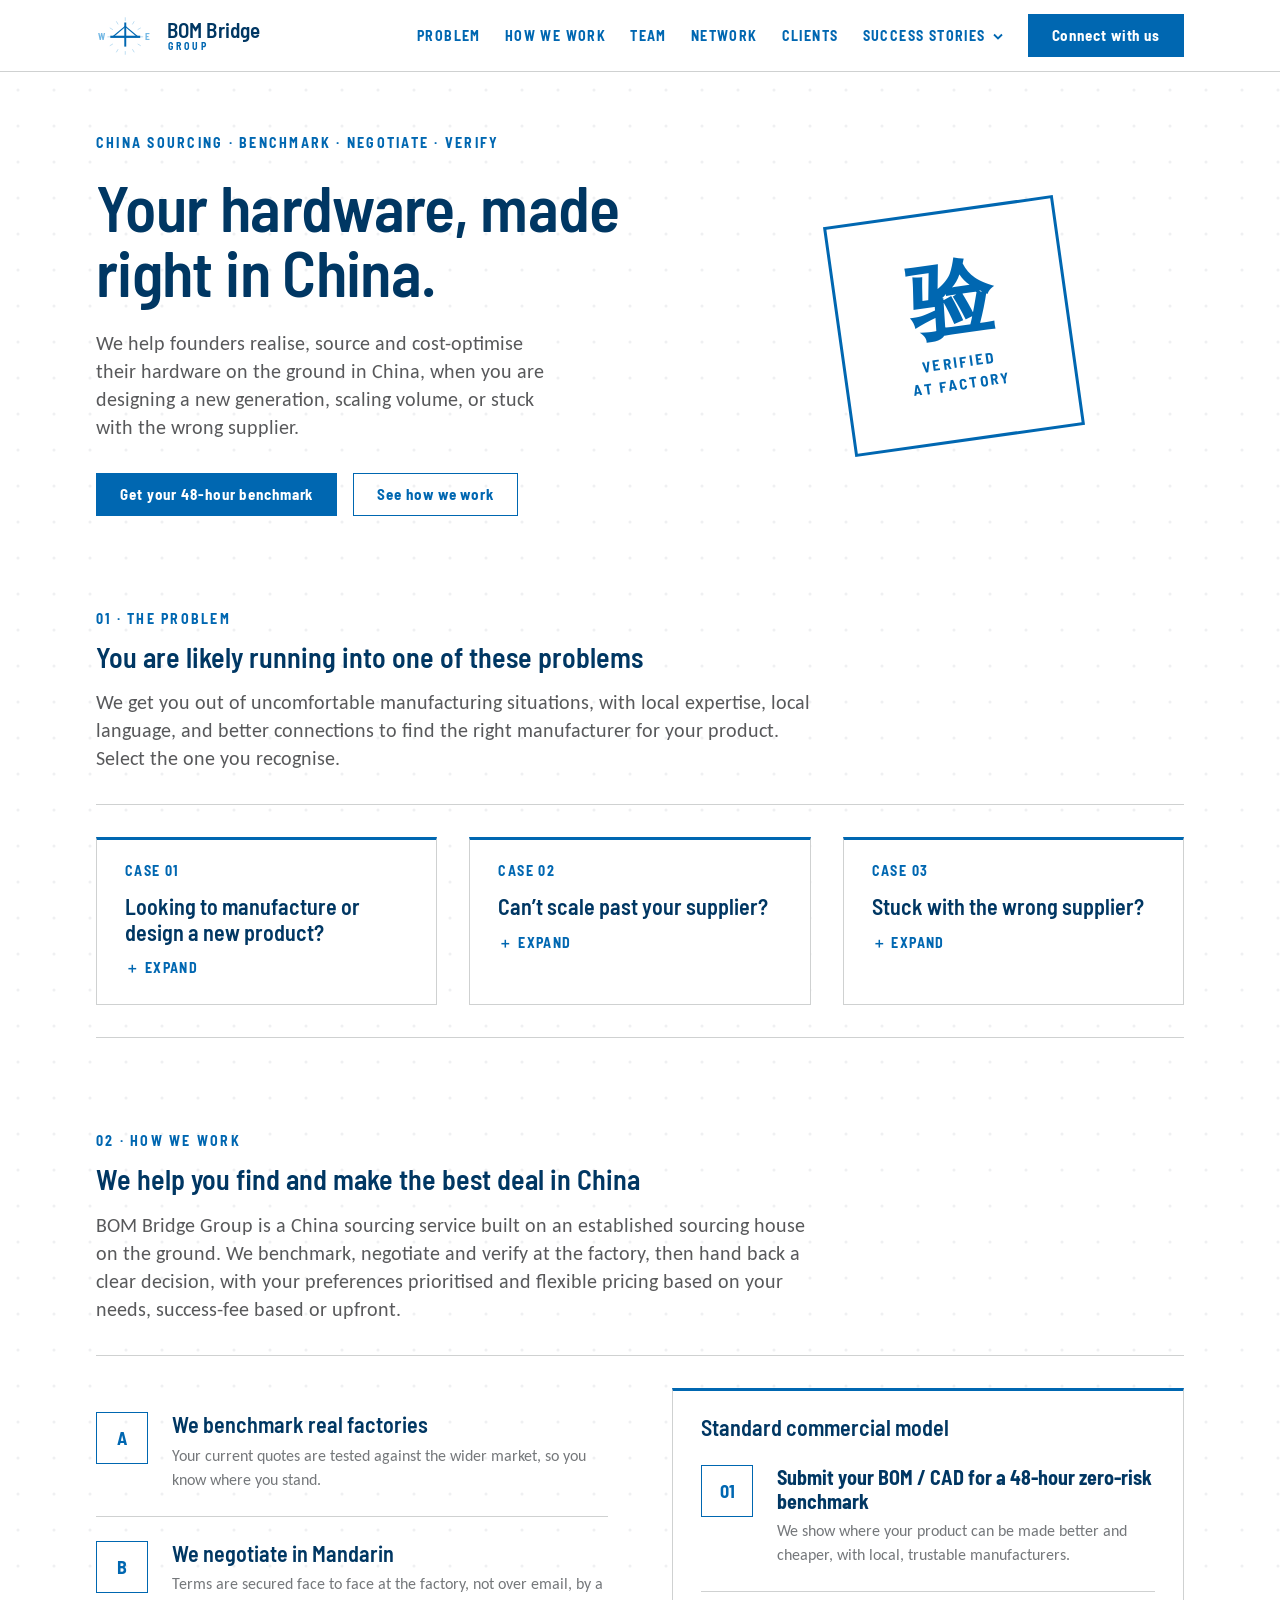
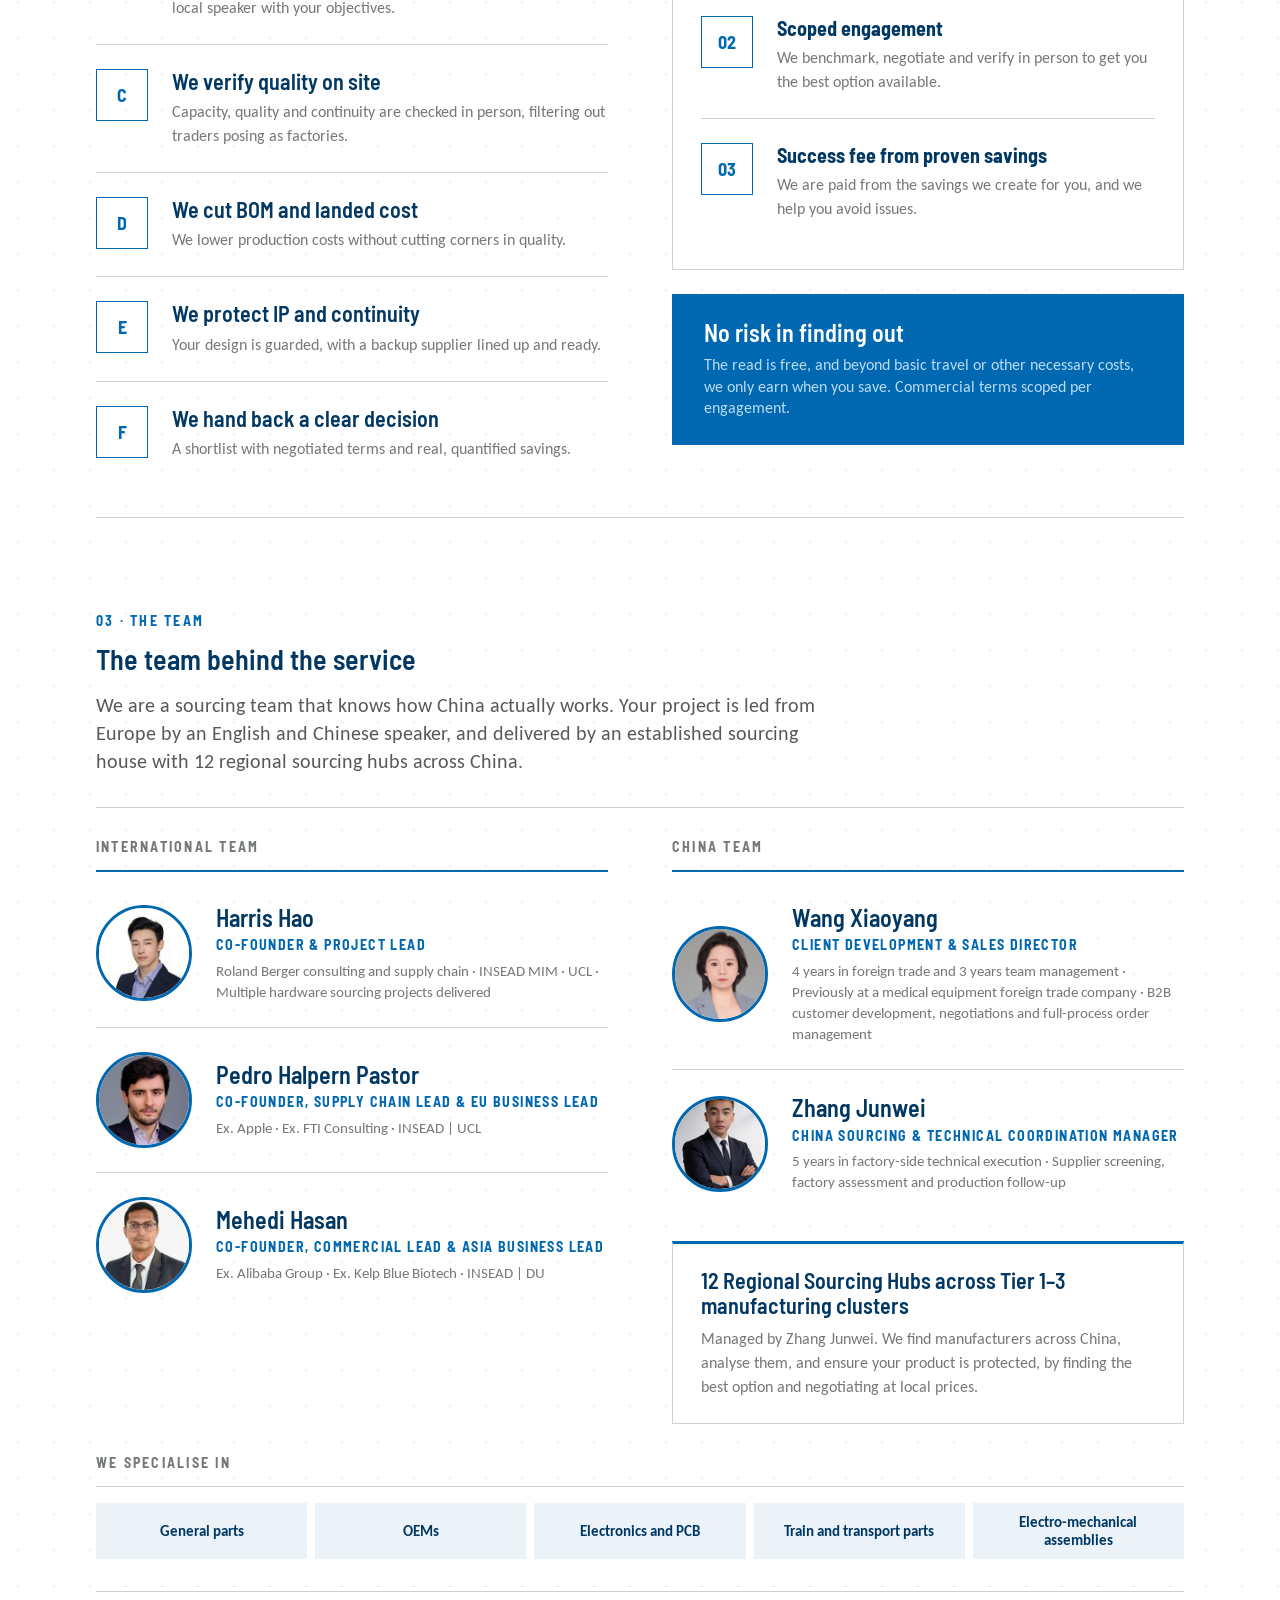
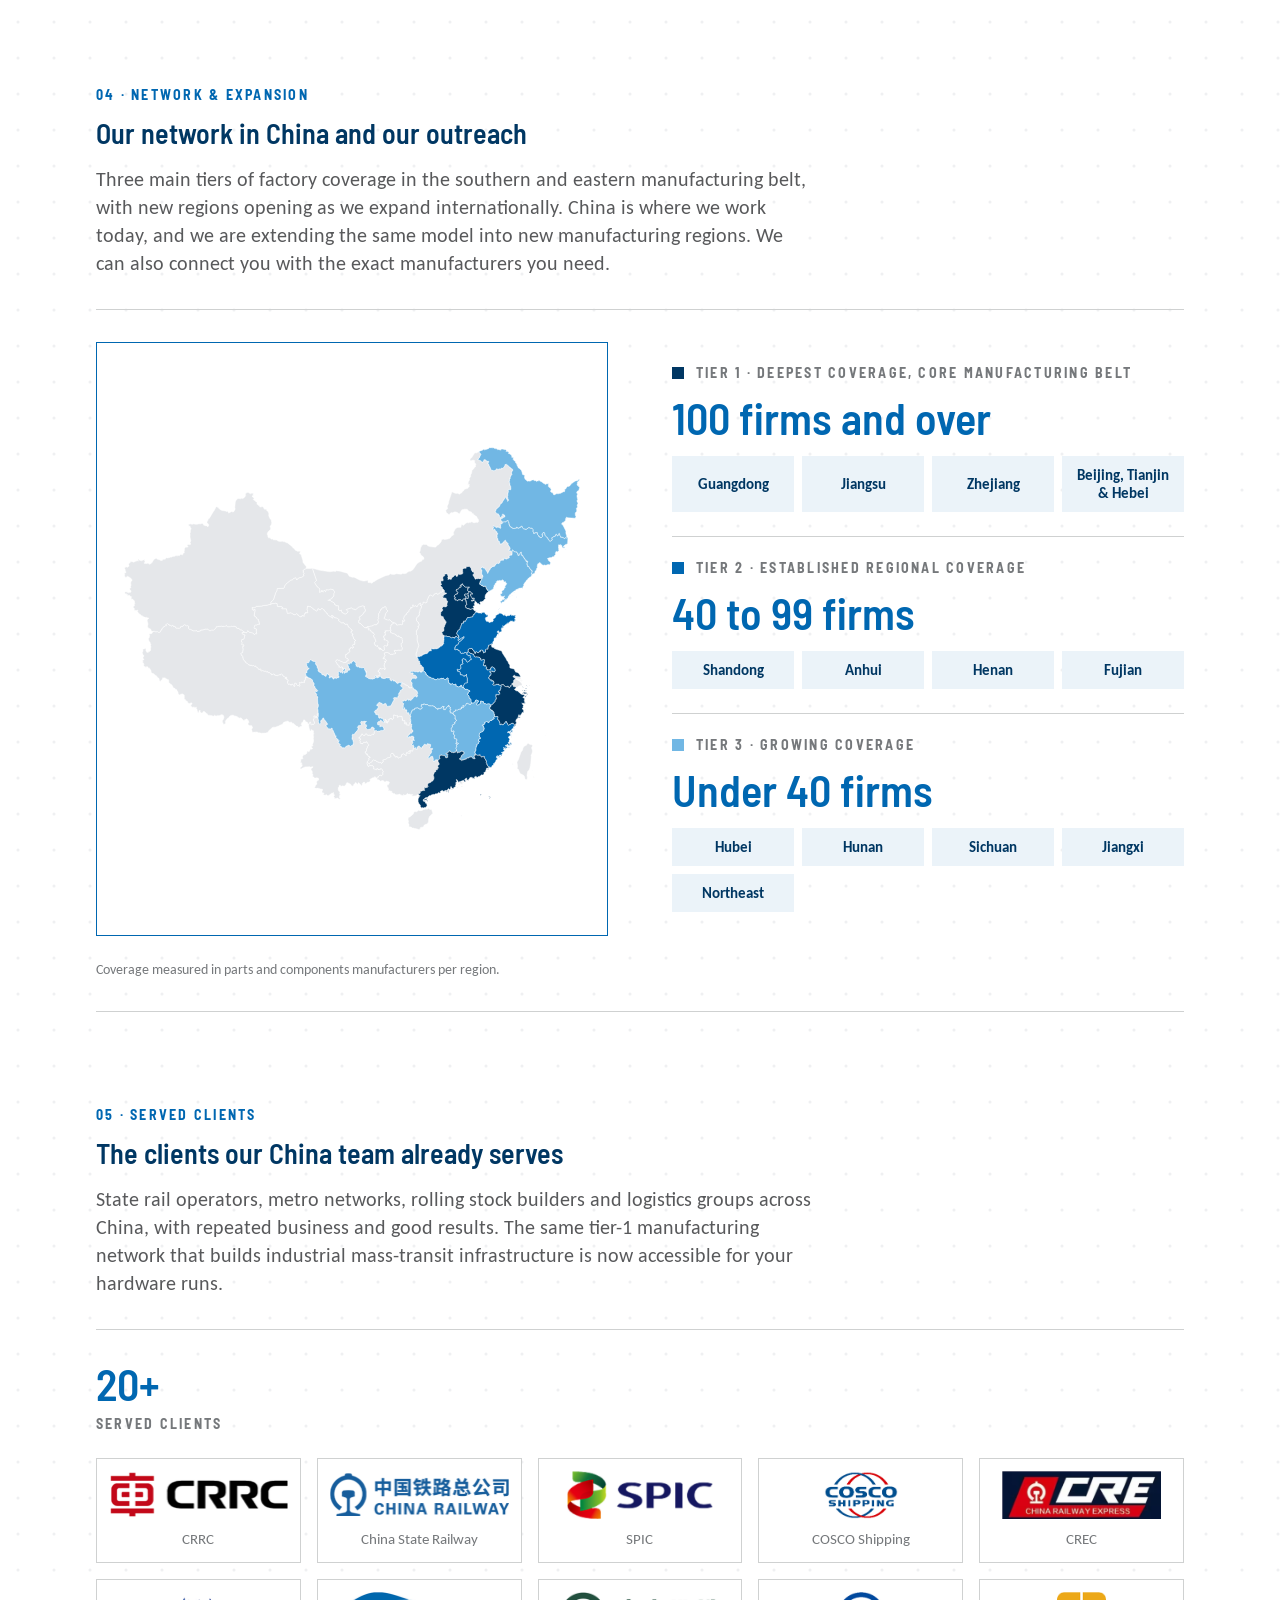
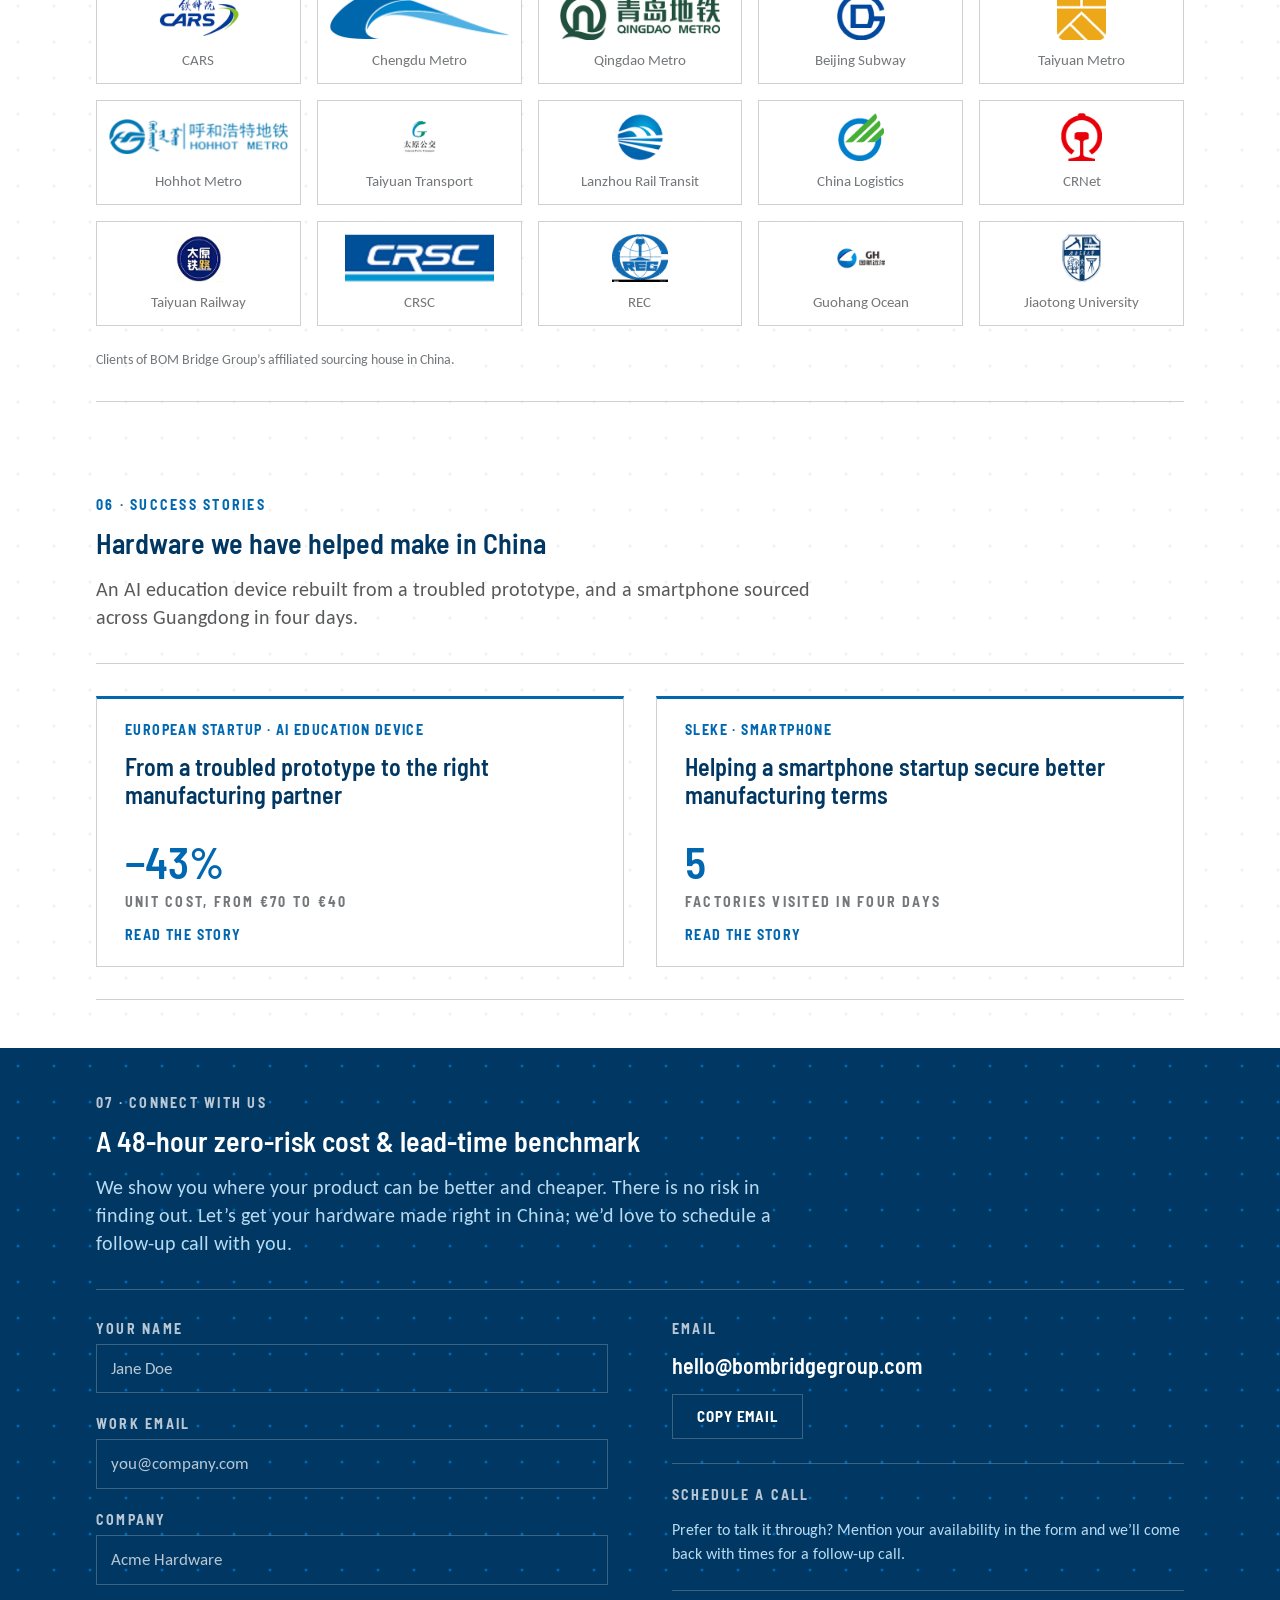
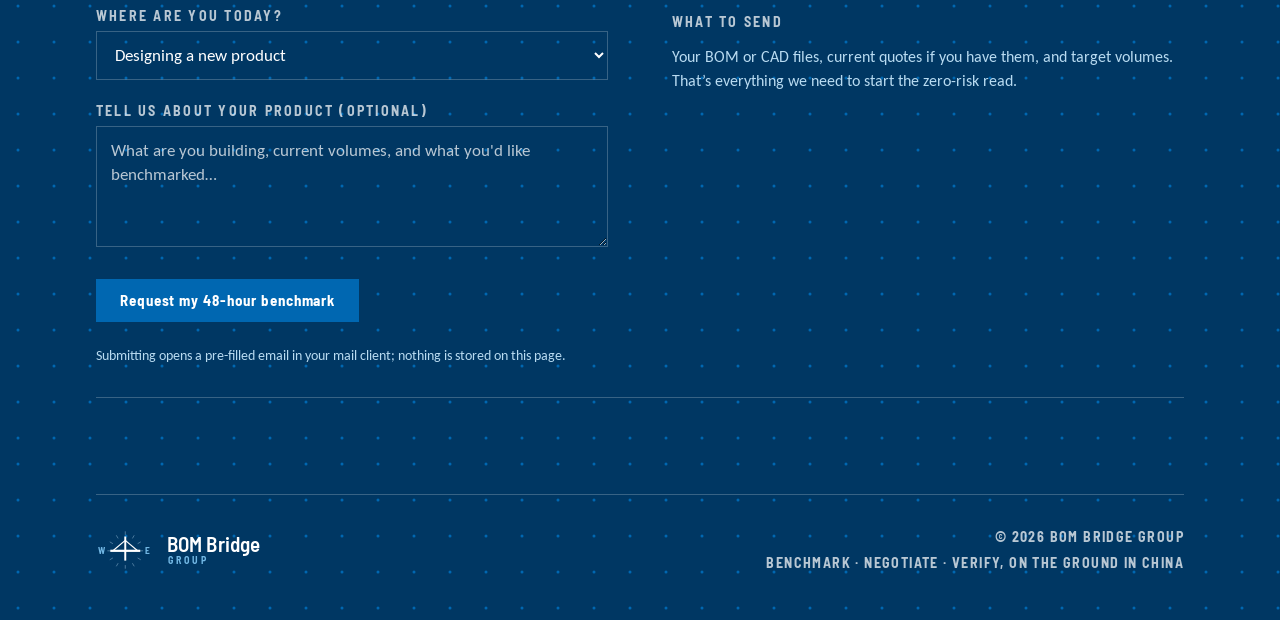
==== commit 1e1334a4: "Anonymise the first success story as an AI education device No client name, website or product type " ====
--- a/index.html
+++ b/index.html
@@ -63,7 +63,7 @@
           <svg width="12" height="12" viewBox="0 0 12 12" aria-hidden="true"><path d="M2 4.5 L6 8.5 L10 4.5" fill="none" stroke="currentColor" stroke-width="1.8"/></svg>
         </button>
         <div class="nav-dd-panel" id="nav-stories" hidden>
-          <a href="success-stories/genicalc/">GeniCalc, AI calculator</a>
+          <a href="success-stories/ai-education-device/">AI education device</a>
           <a href="success-stories/sleke/">SLEKE, smartphone</a>
           <a href="success-stories/">All success stories</a>
         </div>
@@ -347,11 +347,11 @@
   <div class="wrap">
     <p class="eyebrow">06 · Success Stories</p>
     <h2>Hardware we have helped make in China</h2>
-    <p class="section-sub">An AI calculator rebuilt from a troubled prototype, and a smartphone sourced across Guangdong in four days.</p>
+    <p class="section-sub">An AI education device rebuilt from a troubled prototype, and a smartphone sourced across Guangdong in four days.</p>
     <hr class="rule">
     <div class="story-cards">
-      <a class="card story-card" href="success-stories/genicalc/">
-        <p class="case-label">GeniCalc · AI scientific calculator</p>
+      <a class="card story-card" href="success-stories/ai-education-device/">
+        <p class="case-label">European startup · AI education device</p>
         <h3>From a troubled prototype to the right manufacturing partner</h3>
         <p class="figure">−43%<span class="figure-label" style="display:block">Unit cost, from €70 to €40</span></p>
         <span class="story-read">Read the story</span>
